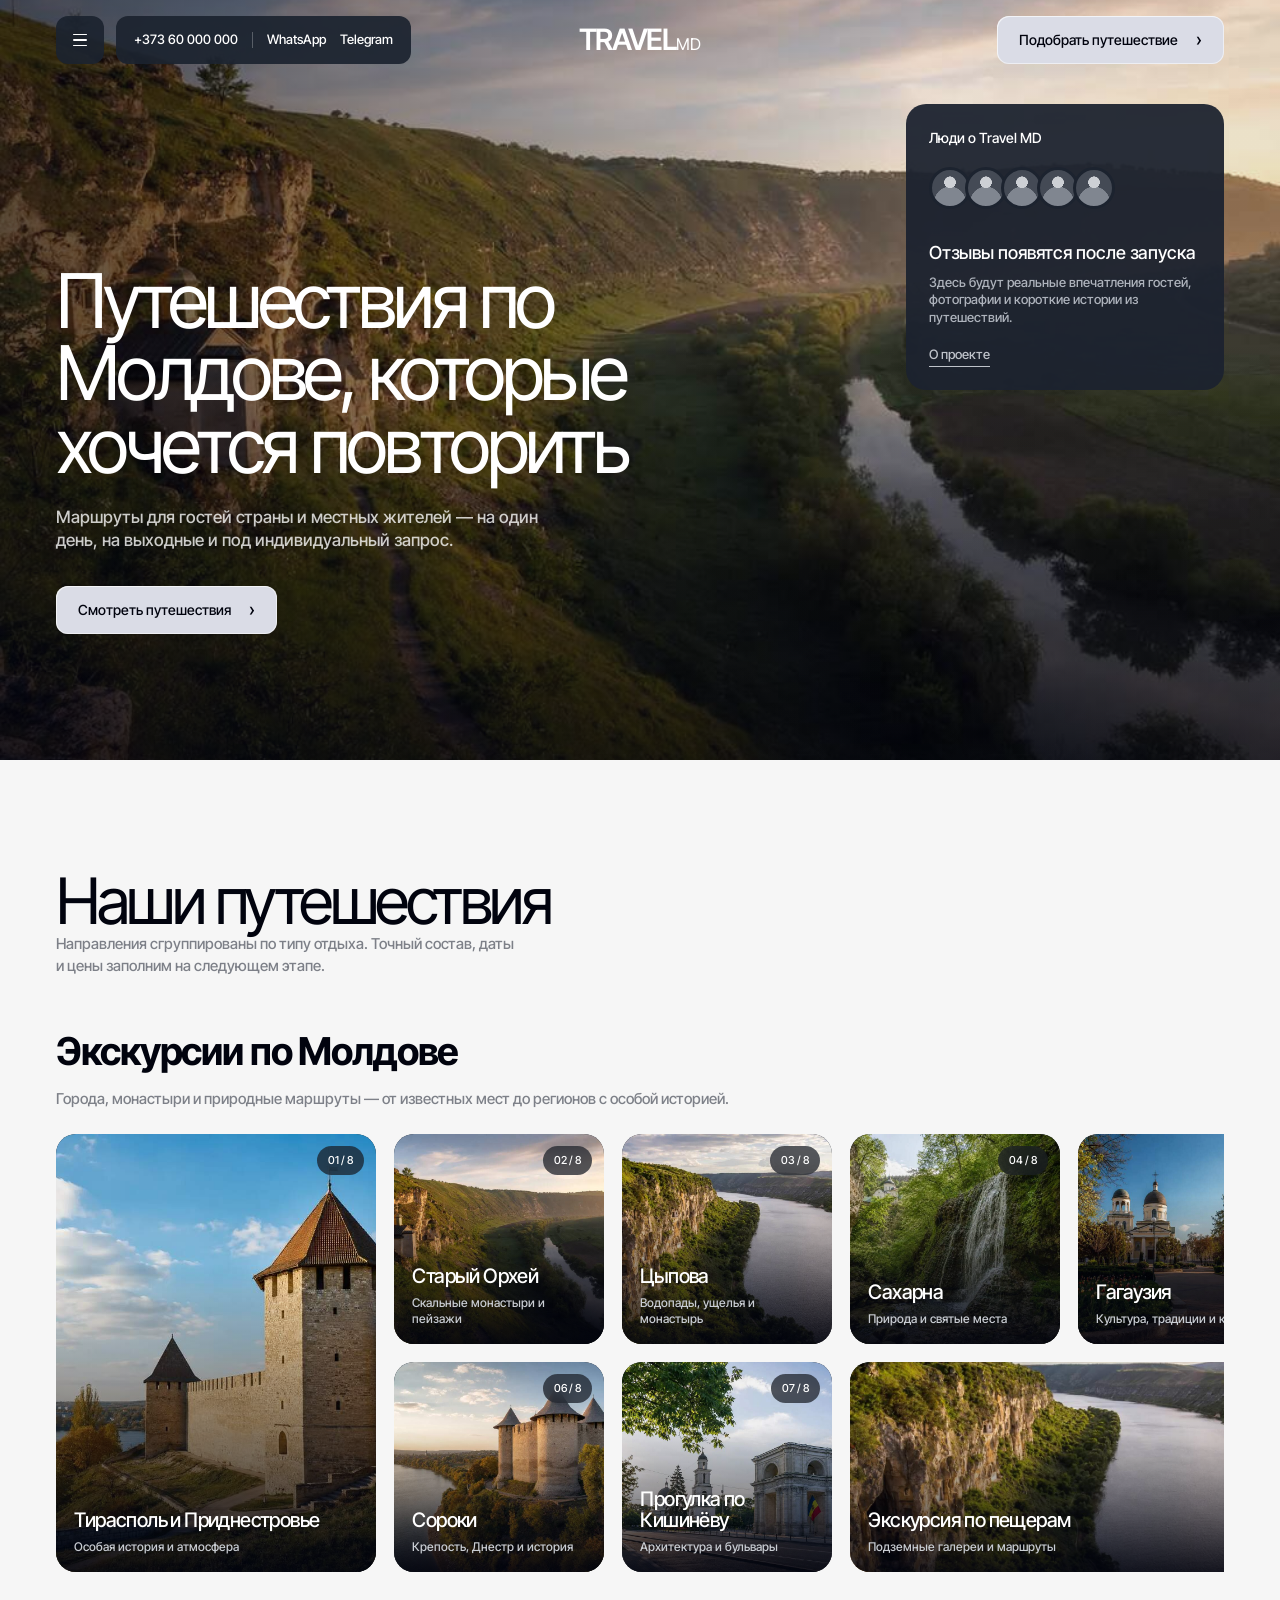
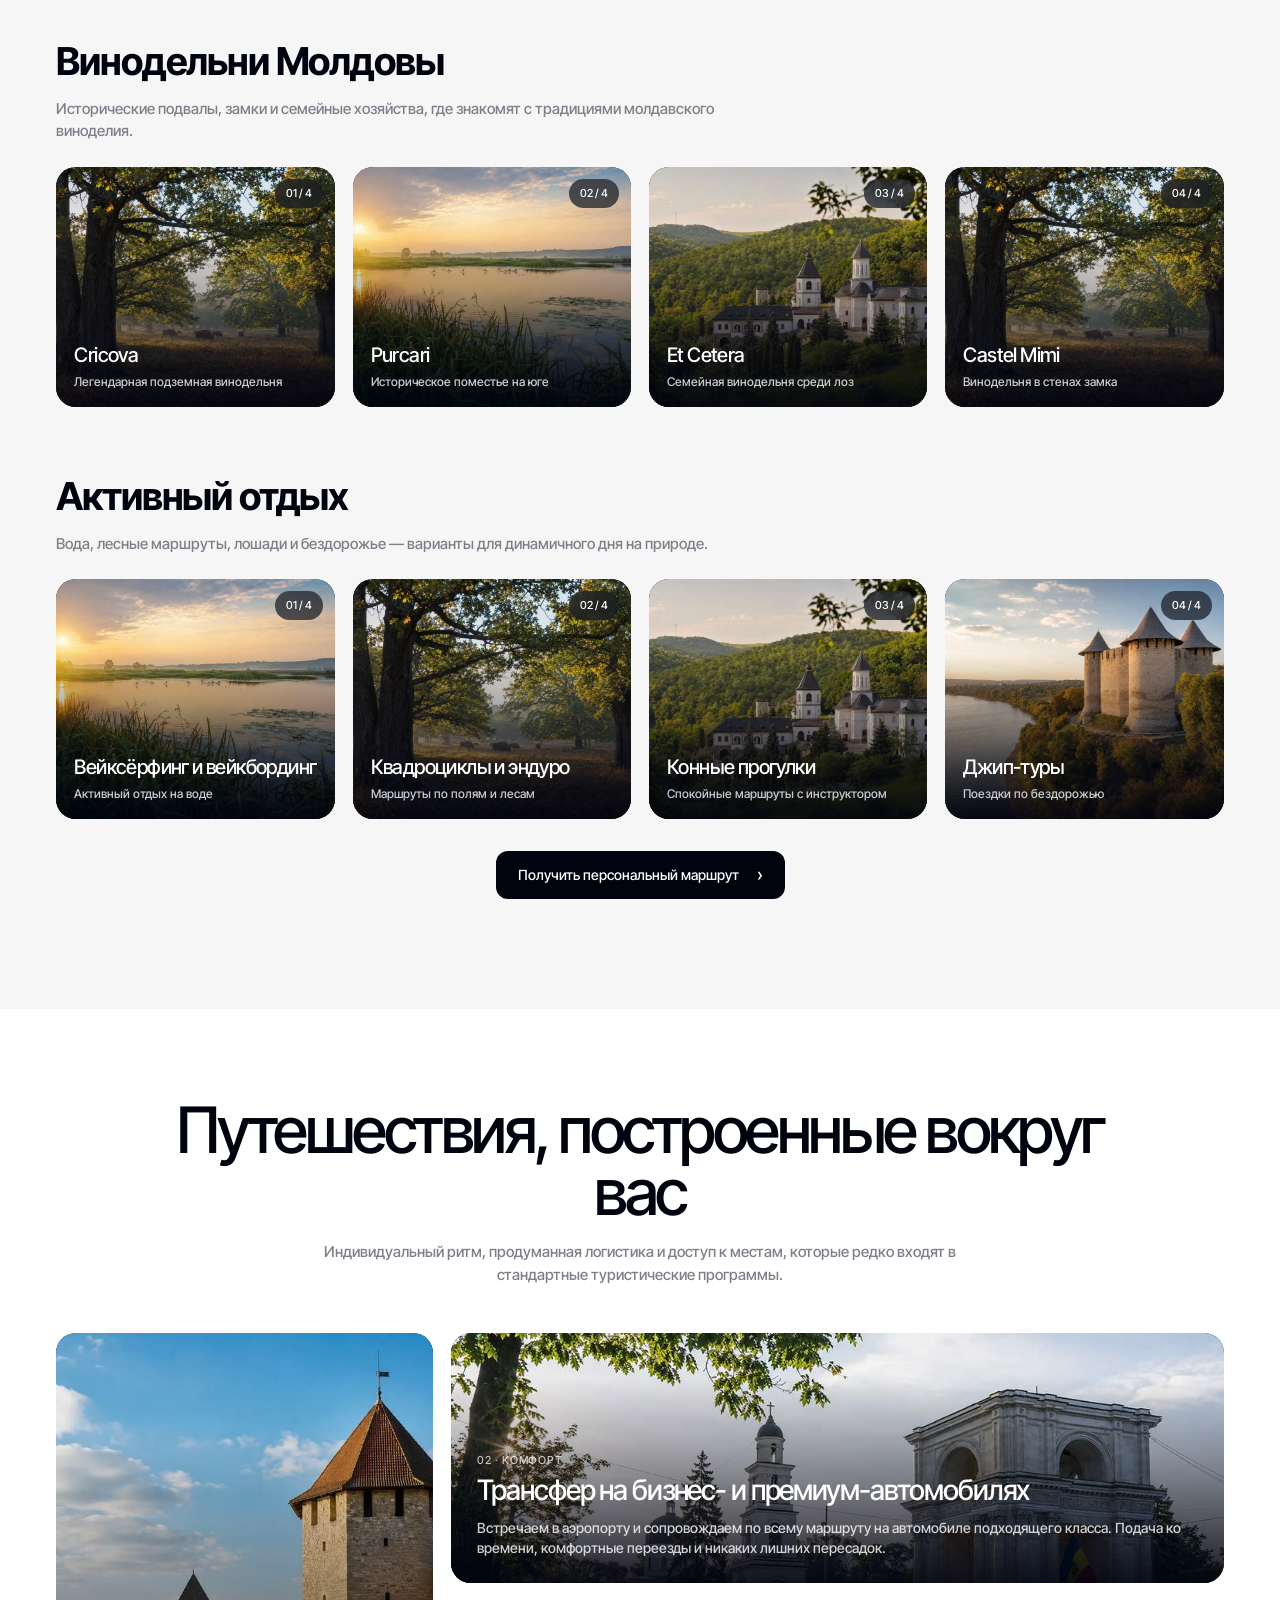
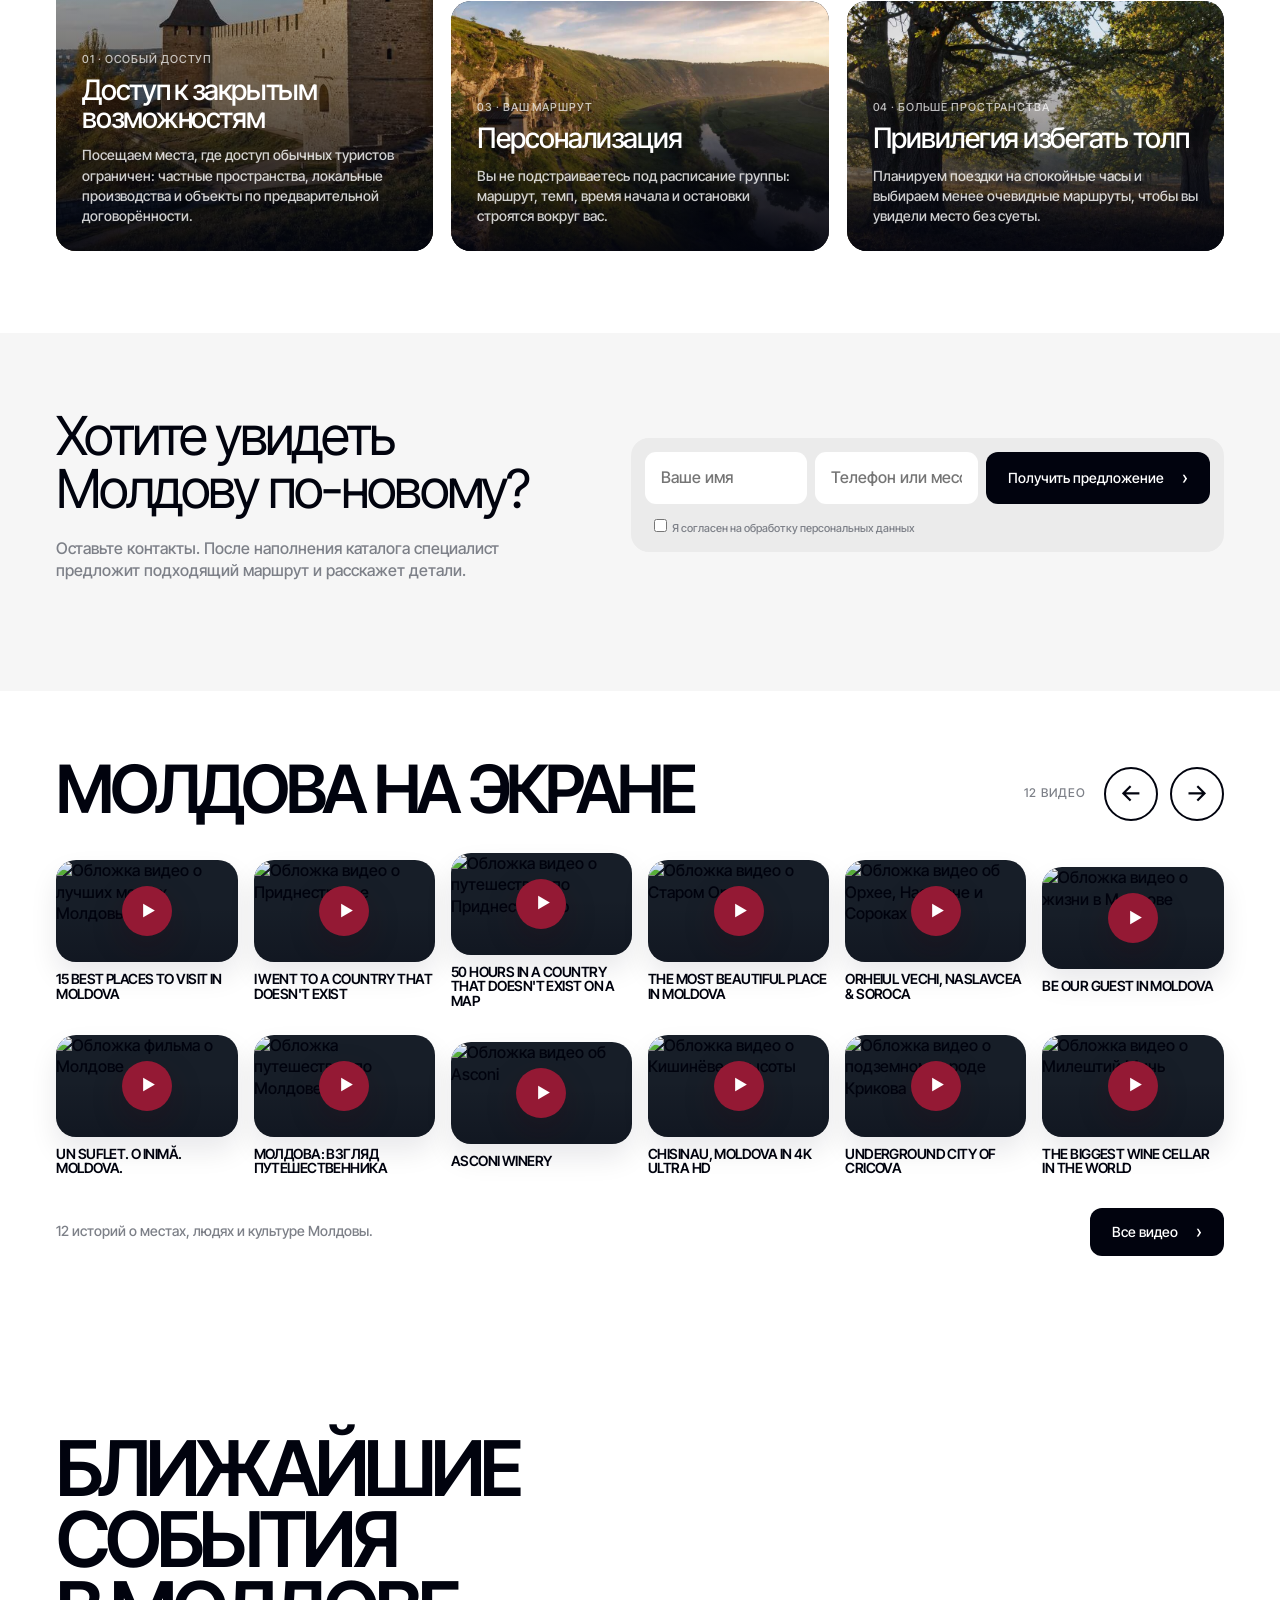
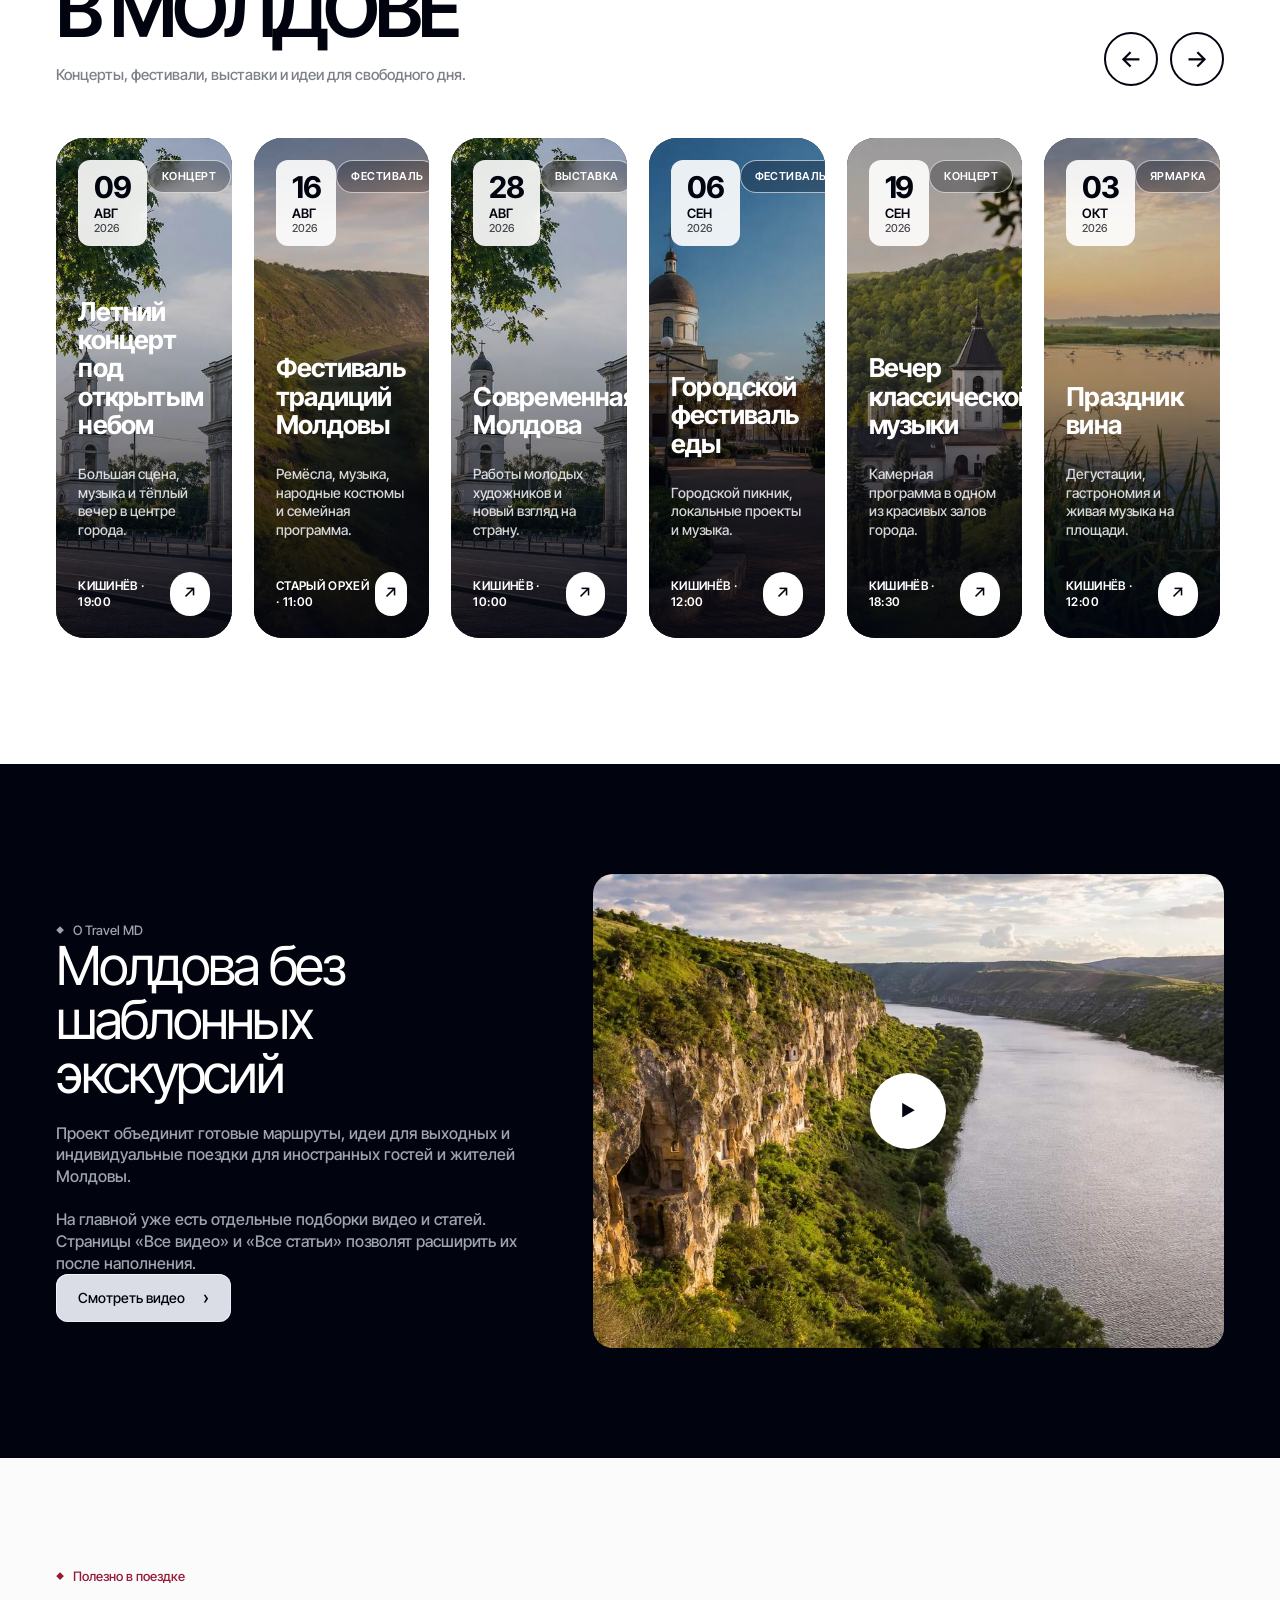
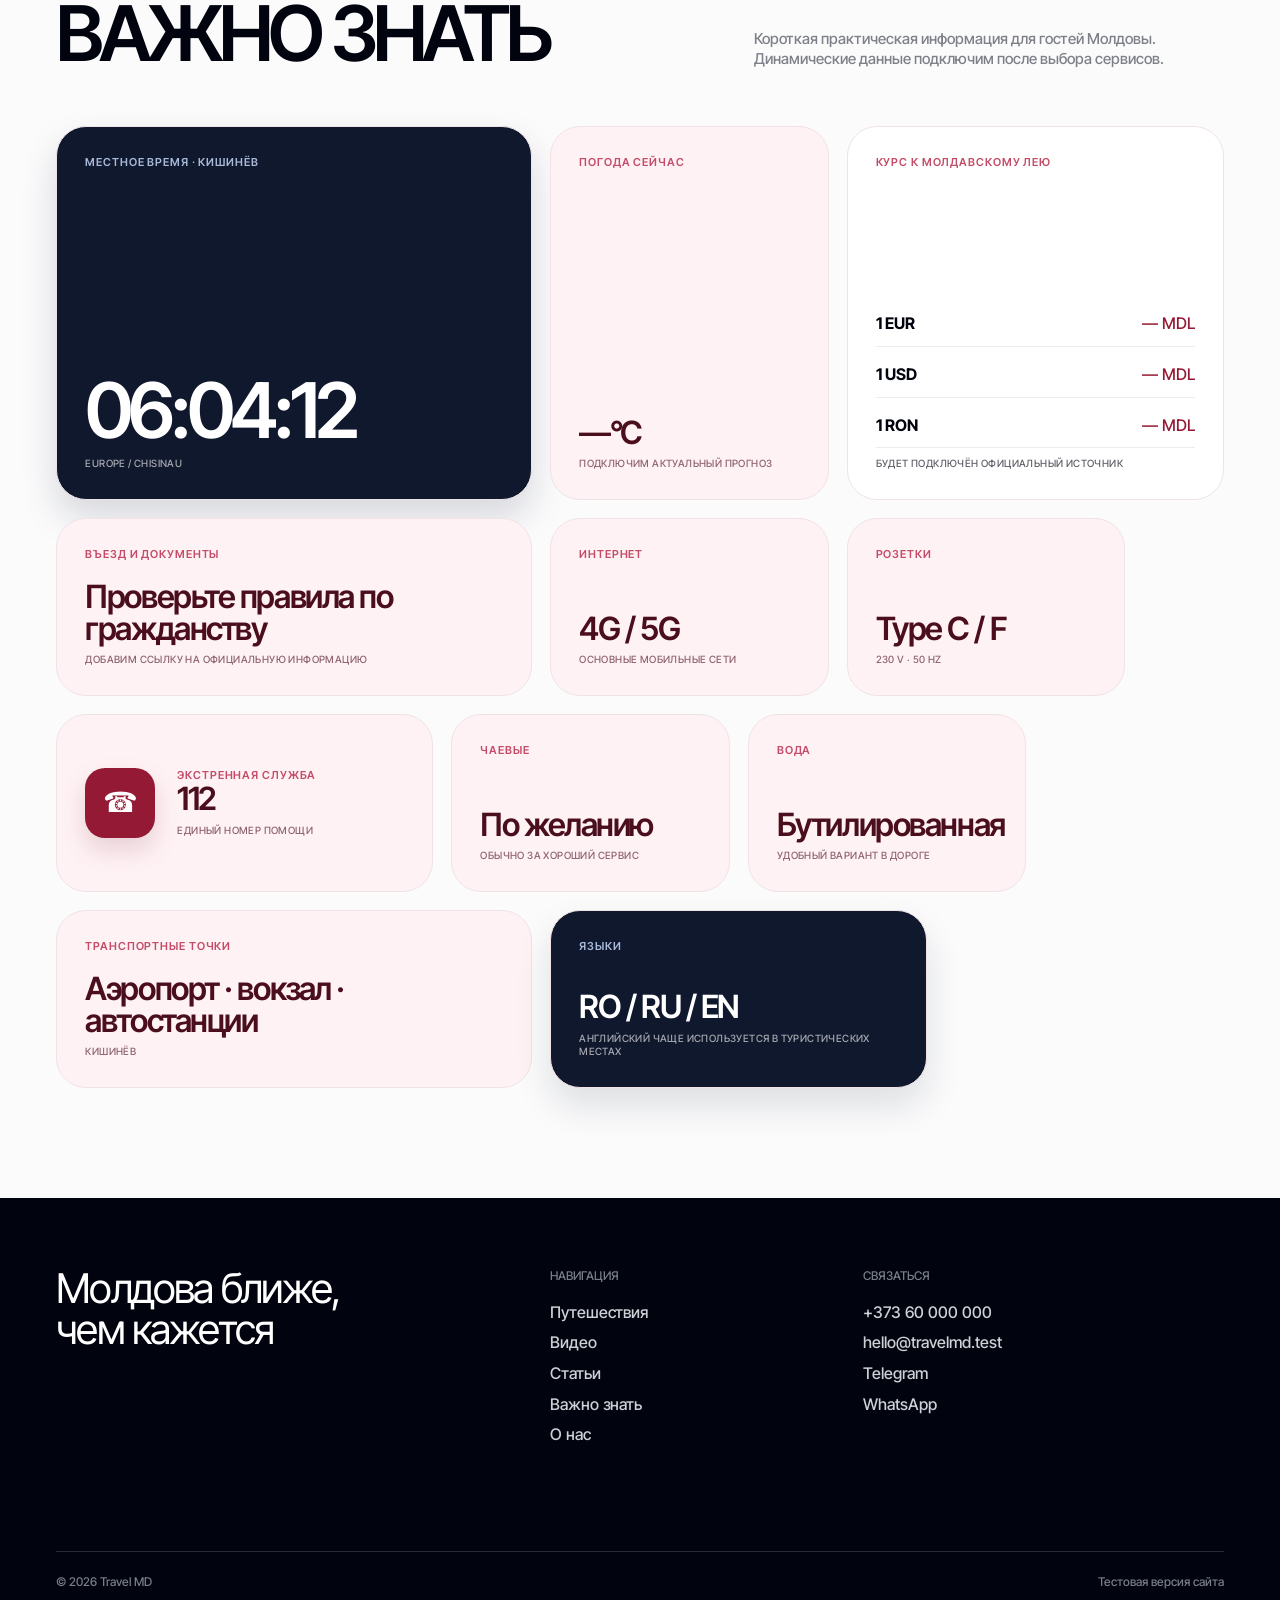
==== index.html @ 8b4cc081 "Clean homepage headings and move events below videos" ====
<!doctype html>
<html lang="ru">
  <head>
    <meta charset="UTF-8" />
    <meta name="viewport" content="width=device-width, initial-scale=1.0" />
    <meta
      name="description"
      content="Авторские однодневные и двухдневные путешествия по Молдове для гостей страны и местных жителей."
    />
    <title>Travel MD — путешествия по Молдове</title>
    <link rel="stylesheet" href="./styles.css?v=20260727-13" />
  </head>
  <body>
    <header class="site-header">
      <div class="header-left">
        <button
          class="menu-button"
          type="button"
          aria-label="Открыть навигацию"
          aria-expanded="false"
          data-menu-open
        >
          <span></span><span></span><span></span>
        </button>
        <div class="contact-pill">
          <a href="tel:+37360000000">+373&nbsp;60&nbsp;000&nbsp;000</a>
          <span></span>
          <a href="#">WhatsApp</a>
          <a href="#">Telegram</a>
        </div>
      </div>
      <a class="brand" href="./index.html">Travel<small>MD</small></a>
      <div class="header-actions">
        <a class="button" href="#contact"
          >Подобрать путешествие <span class="button-arrow">›</span></a
        >
      </div>
    </header>

    <aside class="nav-panel" aria-label="Навигация" inert>
      <div class="nav-panel-inner">
        <button
          class="nav-close"
          type="button"
          aria-label="Закрыть навигацию"
          data-menu-close
        >
          ×
        </button>
        <nav class="nav-links" aria-label="Основная навигация">
          <a href="./index.html">Главная</a>
          <a href="./index.html#tours">Путешествия</a>
          <a href="./index.html#videos">Видео</a>
          <a href="./index.html#guides">Статьи</a>
          <a href="./index.html#about">О нас</a>
          <a href="./index.html#contact">Контакты</a>
        </nav>
        <div class="nav-meta">
          <p>+373 60 000 000</p>
          <p>hello@travelmd.test</p>
        </div>
      </div>
    </aside>

    <main>
      <section class="hero">
        <div class="hero-media">
          <img
            src="./assets/tours/orhei.svg"
            alt="Панорама Старого Орхея и реки Реут"
            fetchpriority="high"
          />
        </div>
        <div class="hero-content">
          <h1>Путешествия по Молдове, которые хочется повторить</h1>
          <p class="hero-lead">
            Маршруты для гостей страны и местных жителей — на один день, на
            выходные и под индивидуальный запрос.
          </p>
          <a class="button" href="#tours"
            >Смотреть путешествия <span class="button-arrow">›</span></a
          >
        </div>
        <aside class="hero-review" aria-label="Отзывы о Travel MD">
          <span class="hero-review-label">Люди о Travel MD</span>
          <div
            class="avatar-stack"
            role="img"
            aria-label="Места для фотографий гостей"
          >
            <i></i><i></i><i></i><i></i><i></i>
          </div>
          <strong>Отзывы появятся после запуска</strong>
          <p>
            Здесь будут реальные впечатления гостей, фотографии и короткие
            истории из путешествий.
          </p>
          <a class="text-link" href="#about">О проекте</a>
        </aside>
      </section>

      <section class="section section-white section-wide" id="tours">
        <div class="section-heading section-heading--stacked">
          <div>
            <h2>Наши путешествия</h2>
            <p class="section-intro">
              Направления сгруппированы по типу отдыха. Точный состав, даты
              и цены заполним на следующем этапе.
            </p>
          </div>
        </div>

        <div class="tour-group">
          <div class="tour-group-head">
            <h3 class="tour-group-title">Экскурсии по Молдове</h3>
            <p class="tour-group-description">
              Города, монастыри и природные маршруты — от известных мест
              до регионов с особой историей.
            </p>
          </div>
          <div class="tour-grid tour-grid--mosaic">
          <a class="tour-card" href="#contact">
            <img src="./assets/tours/bender.svg" alt="Тирасполь и Приднестровье" loading="lazy" />
            <span class="tour-meta">01 / 8</span>
            <div class="tour-copy">
              <strong>Тирасполь и Приднестровье</strong>
              <span>Особая история и атмосфера</span>
            </div>
          </a>

          <a class="tour-card" href="#contact">
            <img src="./assets/tours/orhei.svg" alt="Старый Орхей" loading="lazy" />
            <span class="tour-meta">02 / 8</span>
            <div class="tour-copy">
              <strong>Старый Орхей</strong>
              <span>Скальные монастыри и пейзажи</span>
            </div>
          </a>

          <a class="tour-card" href="#contact">
            <img src="./assets/tours/tipova.svg" alt="Цыпова" loading="lazy" />
            <span class="tour-meta">03 / 8</span>
            <div class="tour-copy">
              <strong>Цыпова</strong>
              <span>Водопады, ущелья и монастырь</span>
            </div>
          </a>

          <a class="tour-card" href="#contact">
            <img src="./assets/tours/saharna.svg" alt="Сахарна" loading="lazy" />
            <span class="tour-meta">04 / 8</span>
            <div class="tour-copy">
              <strong>Сахарна</strong>
              <span>Природа и святые места</span>
            </div>
          </a>

          <a class="tour-card" href="#contact">
            <img src="./assets/tours/comrat.svg" alt="Гагаузия" loading="lazy" />
            <span class="tour-meta">05 / 8</span>
            <div class="tour-copy">
              <strong>Гагаузия</strong>
              <span>Культура, традиции и кухня</span>
            </div>
          </a>

          <a class="tour-card" href="#contact">
            <img src="./assets/tours/soroca.svg" alt="Сороки" loading="lazy" />
            <span class="tour-meta">06 / 8</span>
            <div class="tour-copy">
              <strong>Сороки</strong>
              <span>Крепость, Днестр и история</span>
            </div>
          </a>

          <a class="tour-card" href="#contact">
            <img src="./assets/tours/chisinau.svg" alt="Прогулка по Кишинёву" loading="lazy" />
            <span class="tour-meta">07 / 8</span>
            <div class="tour-copy">
              <strong>Прогулка по Кишинёву</strong>
              <span>Архитектура и бульвары</span>
            </div>
          </a>

          <a class="tour-card" href="#contact">
            <img src="./assets/tours/tipova.svg" alt="Экскурсия по пещерам" loading="lazy" />
            <span class="tour-meta">08 / 8</span>
            <div class="tour-copy">
              <strong>Экскурсия по пещерам</strong>
              <span>Подземные галереи и маршруты</span>
            </div>
          </a>
          </div>
        </div>

        <div class="tour-group">
          <div class="tour-group-head">
            <h3 class="tour-group-title">Винодельни Молдовы</h3>
            <p class="tour-group-description">
              Исторические подвалы, замки и семейные хозяйства, где знакомят
              с традициями молдавского виноделия.
            </p>
          </div>
          <div class="tour-grid tour-grid--row">
          <a class="tour-card" href="#contact">
            <img src="./assets/tours/padurea.svg" alt="Cricova" loading="lazy" />
            <span class="tour-meta">01 / 4</span>
            <div class="tour-copy">
              <strong>Cricova</strong>
              <span>Легендарная подземная винодельня</span>
            </div>
          </a>

          <a class="tour-card" href="#contact">
            <img src="./assets/tours/beleu.svg" alt="Purcari" loading="lazy" />
            <span class="tour-meta">02 / 4</span>
            <div class="tour-copy">
              <strong>Purcari</strong>
              <span>Историческое поместье на юге</span>
            </div>
          </a>

          <a class="tour-card" href="#contact">
            <img src="./assets/tours/capriana.svg" alt="Et Cetera" loading="lazy" />
            <span class="tour-meta">03 / 4</span>
            <div class="tour-copy">
              <strong>Et Cetera</strong>
              <span>Семейная винодельня среди лоз</span>
            </div>
          </a>

          <a class="tour-card" href="#contact">
            <img src="./assets/tours/padurea.svg" alt="Castel Mimi" loading="lazy" />
            <span class="tour-meta">04 / 4</span>
            <div class="tour-copy">
              <strong>Castel Mimi</strong>
              <span>Винодельня в стенах замка</span>
            </div>
          </a>
          </div>
        </div>

        <div class="tour-group">
          <div class="tour-group-head">
            <h3 class="tour-group-title">Активный отдых</h3>
            <p class="tour-group-description">
              Вода, лесные маршруты, лошади и бездорожье — варианты
              для динамичного дня на природе.
            </p>
          </div>
          <div class="tour-grid tour-grid--row">
          <a class="tour-card" href="#contact">
            <img src="./assets/tours/beleu.svg" alt="Вейксёрфинг и вейкбординг" loading="lazy" />
            <span class="tour-meta">01 / 4</span>
            <div class="tour-copy">
              <strong>Вейксёрфинг и вейкбординг</strong>
              <span>Активный отдых на воде</span>
            </div>
          </a>

          <a class="tour-card" href="#contact">
            <img src="./assets/tours/padurea.svg" alt="Квадроциклы и эндуро" loading="lazy" />
            <span class="tour-meta">02 / 4</span>
            <div class="tour-copy">
              <strong>Квадроциклы и эндуро</strong>
              <span>Маршруты по полям и лесам</span>
            </div>
          </a>

          <a class="tour-card" href="#contact">
            <img src="./assets/tours/capriana.svg" alt="Конные прогулки" loading="lazy" />
            <span class="tour-meta">03 / 4</span>
            <div class="tour-copy">
              <strong>Конные прогулки</strong>
              <span>Спокойные маршруты с инструктором</span>
            </div>
          </a>

          <a class="tour-card" href="#contact">
            <img src="./assets/tours/soroca.svg" alt="Джип-туры" loading="lazy" />
            <span class="tour-meta">04 / 4</span>
            <div class="tour-copy">
              <strong>Джип-туры</strong>
              <span>Поездки по бездорожью</span>
            </div>
          </a>
          </div>
        </div>

        <div class="catalog-action">
          <a class="button button-dark" href="#contact"
            >Получить персональный маршрут
            <span class="button-arrow">›</span></a
          >
        </div>
      </section>

      <section class="advantages-section" id="advantages">
        <div class="advantages-head">
          <h2>Путешествия, построенные вокруг вас</h2>
          <p>
            Индивидуальный ритм, продуманная логистика и доступ к местам,
            которые редко входят в стандартные туристические программы.
          </p>
        </div>

        <div class="advantages-grid">
          <article class="advantage-card advantage-card--access">
            <img
              src="./assets/tours/bender.svg"
              alt="Необычные места Молдовы"
              loading="lazy"
            />
            <div class="advantage-card-copy">
              <span>01 · Особый доступ</span>
              <h3>Доступ к закрытым возможностям</h3>
              <p>
                Посещаем места, где доступ обычных туристов ограничен:
                частные пространства, локальные производства и объекты
                по предварительной договорённости.
              </p>
            </div>
          </article>

          <article class="advantage-card advantage-card--transfer">
            <img
              src="./assets/tours/chisinau.svg"
              alt="Комфортный индивидуальный трансфер"
              loading="lazy"
            />
            <div class="advantage-card-copy">
              <span>02 · Комфорт</span>
              <h3>Трансфер на бизнес- и премиум-автомобилях</h3>
              <p>
                Встречаем в аэропорту и сопровождаем по всему маршруту
                на автомобиле подходящего класса. Подача ко времени,
                комфортные переезды и никаких лишних пересадок.
              </p>
            </div>
          </article>

          <article class="advantage-card">
            <img
              src="./assets/tours/orhei.svg"
              alt="Индивидуальный маршрут по Молдове"
              loading="lazy"
            />
            <div class="advantage-card-copy">
              <span>03 · Ваш маршрут</span>
              <h3>Персонализация</h3>
              <p>
                Вы не подстраиваетесь под расписание группы: маршрут,
                темп, время начала и остановки строятся вокруг вас.
              </p>
            </div>
          </article>

          <article class="advantage-card">
            <img
              src="./assets/tours/padurea.svg"
              alt="Спокойное путешествие без туристических толп"
              loading="lazy"
            />
            <div class="advantage-card-copy">
              <span>04 · Больше пространства</span>
              <h3>Привилегия избегать толп</h3>
              <p>
                Планируем поездки на спокойные часы и выбираем менее
                очевидные маршруты, чтобы вы увидели место без суеты.
              </p>
            </div>
          </article>
        </div>
      </section>

      <section class="section callback" id="contact">
        <div class="callback-copy">
          <h2>Хотите увидеть Молдову по-новому?</h2>
          <p>
            Оставьте контакты. После наполнения каталога специалист предложит
            подходящий маршрут и расскажет детали.
          </p>
        </div>
        <form class="form-card" data-demo-form>
          <div class="form-row">
            <input type="text" name="name" placeholder="Ваше имя" required />
            <input
              type="text"
              name="contact"
              placeholder="Телефон или мессенджер"
              required
            />
            <button class="button button-dark" type="submit">
              Получить предложение <span class="button-arrow">›</span>
            </button>
          </div>
          <label class="form-consent">
            <input type="checkbox" required />
            Я согласен на обработку персональных данных
          </label>
        </form>
      </section>

      <section class="screen-section" id="videos">
        <div class="block-head">
          <div>
            <h2>Молдова на экране</h2>
          </div>
          <div class="video-head-actions">
            <span class="video-count">12 видео</span>
            <div class="slider-actions" aria-label="Прокрутка видео">
              <button
                class="round-arrow"
                type="button"
                aria-label="Предыдущие видео"
                data-video-prev
              >
                ←
              </button>
              <button
                class="round-arrow"
                type="button"
                aria-label="Следующие видео"
                data-video-next
              >
                →
              </button>
            </div>
          </div>
        </div>

        <div class="video-track" data-video-track>
          <button type="button" class="video-slide" data-video-id="Jsmrv31k88E">
            <div class="video-poster">
              <img
                src="https://i.ytimg.com/vi/Jsmrv31k88E/hqdefault.jpg"
                alt="Обложка видео о лучших местах Молдовы"
                loading="lazy"
              />
              <span class="video-play" aria-hidden="true">▶</span>
            </div>
            <strong>15 Best Places to Visit in Moldova</strong>
          </button>

          <button type="button" class="video-slide" data-video-id="1eTAiyegpHg">
            <div class="video-poster">
              <img
                src="https://i.ytimg.com/vi/1eTAiyegpHg/hqdefault.jpg"
                alt="Обложка видео о Приднестровье"
                loading="lazy"
              />
              <span class="video-play" aria-hidden="true">▶</span>
            </div>
            <strong>I Went to a Country That Doesn't Exist</strong>
          </button>

          <button type="button" class="video-slide" data-video-id="HXzhcfYlKFQ">
            <div class="video-poster">
              <img
                src="https://i.ytimg.com/vi/HXzhcfYlKFQ/hqdefault.jpg"
                alt="Обложка видео о путешествии по Приднестровью"
                loading="lazy"
              />
              <span class="video-play" aria-hidden="true">▶</span>
            </div>
            <strong>50 Hours in a Country That Doesn't Exist on a Map</strong>
          </button>

          <button type="button" class="video-slide" data-video-id="vuTAjKsJ-XA">
            <div class="video-poster">
              <img
                src="https://i.ytimg.com/vi/vuTAjKsJ-XA/hqdefault.jpg"
                alt="Обложка видео о Старом Орхее"
                loading="lazy"
              />
              <span class="video-play" aria-hidden="true">▶</span>
            </div>
            <strong>The Most Beautiful Place in Moldova</strong>
          </button>

          <button type="button" class="video-slide" data-video-id="RgKbtfO1pRk">
            <div class="video-poster">
              <img
                src="https://i.ytimg.com/vi/RgKbtfO1pRk/hqdefault.jpg"
                alt="Обложка видео об Орхее, Наславче и Сороках"
                loading="lazy"
              />
              <span class="video-play" aria-hidden="true">▶</span>
            </div>
            <strong>Orheiul Vechi, Naslavcea &amp; Soroca</strong>
          </button>

          <button type="button" class="video-slide" data-video-id="OOJMX1nuSAY">
            <div class="video-poster">
              <img
                src="https://i.ytimg.com/vi/OOJMX1nuSAY/hqdefault.jpg"
                alt="Обложка видео о жизни в Молдове"
                loading="lazy"
              />
              <span class="video-play" aria-hidden="true">▶</span>
            </div>
            <strong>Be Our Guest in Moldova</strong>
          </button>

          <button type="button" class="video-slide" data-video-id="0iz7hi24tEU">
            <div class="video-poster">
              <img
                src="https://i.ytimg.com/vi/0iz7hi24tEU/hqdefault.jpg"
                alt="Обложка фильма о Молдове"
                loading="lazy"
              />
              <span class="video-play" aria-hidden="true">▶</span>
            </div>
            <strong>Un suflet. O inimă. Moldova.</strong>
          </button>

          <button type="button" class="video-slide" data-video-id="-9xfQNWlisQ">
            <div class="video-poster">
              <img
                src="https://i.ytimg.com/vi/-9xfQNWlisQ/hqdefault.jpg"
                alt="Обложка путешествия по Молдове"
                loading="lazy"
              />
              <span class="video-play" aria-hidden="true">▶</span>
            </div>
            <strong>Молдова: взгляд путешественника</strong>
          </button>

          <button type="button" class="video-slide" data-video-id="TCGJnej1aag">
            <div class="video-poster">
              <img
                src="https://i.ytimg.com/vi/TCGJnej1aag/hqdefault.jpg"
                alt="Обложка видео об Asconi"
                loading="lazy"
              />
              <span class="video-play" aria-hidden="true">▶</span>
            </div>
            <strong>Asconi Winery</strong>
          </button>

          <button type="button" class="video-slide" data-video-id="4yj1lX97PHM">
            <div class="video-poster">
              <img
                src="https://i.ytimg.com/vi/4yj1lX97PHM/hqdefault.jpg"
                alt="Обложка видео о Кишинёве с высоты"
                loading="lazy"
              />
              <span class="video-play" aria-hidden="true">▶</span>
            </div>
            <strong>Chisinau, Moldova in 4K Ultra HD</strong>
          </button>

          <button type="button" class="video-slide" data-video-id="dhoMJye9_i8">
            <div class="video-poster">
              <img
                src="https://i.ytimg.com/vi/dhoMJye9_i8/hqdefault.jpg"
                alt="Обложка видео о подземном городе Крикова"
                loading="lazy"
              />
              <span class="video-play" aria-hidden="true">▶</span>
            </div>
            <strong>Underground City of Cricova</strong>
          </button>

          <button type="button" class="video-slide" data-video-id="PwCv7if2apQ">
            <div class="video-poster">
              <img
                src="https://i.ytimg.com/vi/PwCv7if2apQ/hqdefault.jpg"
                alt="Обложка видео о Милештий Мичь"
                loading="lazy"
              />
              <span class="video-play" aria-hidden="true">▶</span>
            </div>
            <strong>The Biggest Wine Cellar in the World</strong>
          </button>
        </div>

        <div class="block-footer">
          <p>12 историй о местах, людях и культуре Молдовы.</p>
          <a class="button button-dark" href="./videos.html"
            >Все видео <span class="button-arrow">›</span></a
          >
        </div>
      </section>

      <section class="screen-section events-section" id="events">
        <div class="block-head events-head">
          <div class="events-heading-copy">
            <h2>Ближайшие события<br />в Молдове</h2>
            <p class="events-lead">
              Концерты, фестивали, выставки и идеи для свободного дня.
            </p>
          </div>
          <div class="slider-actions" aria-label="Прокрутка событий">
              <button class="round-arrow" type="button" aria-label="Предыдущие события" data-event-prev>←</button>
              <button class="round-arrow" type="button" aria-label="Следующие события" data-event-next>→</button>
            </div>
        </div>

        <div class="event-track" data-event-track>
          <a class="event-card ev-lime" href="./events/letniy-koncert.html">
            <img class="event-image" src="./assets/tours/chisinau.svg" alt="Летний концерт в Кишинёве" loading="lazy" />
            <div class="event-top">
              <div class="event-date">
                <strong>09</strong>
                <span>АВГ</span>
                <small>2026</small>
              </div>
              <span class="event-kind">Концерт</span>
            </div>
            <div class="event-body">
              <h3>Летний концерт под открытым небом</h3>
              <p>Большая сцена, музыка и тёплый вечер в центре города.</p>
            </div>
            <div class="event-foot">
              <span class="event-place">Кишинёв · 19:00</span>
              <span class="event-arrow">↗</span>
            </div>
          </a>

          <a class="event-card ev-peach" href="./events/festival-tradiciy.html">
            <img class="event-image" src="./assets/tours/orhei.svg" alt="Фестиваль традиций в Старом Орхее" loading="lazy" />
            <div class="event-top">
              <div class="event-date">
                <strong>16</strong>
                <span>АВГ</span>
                <small>2026</small>
              </div>
              <span class="event-kind">Фестиваль</span>
            </div>
            <div class="event-body">
              <h3>Фестиваль традиций Молдовы</h3>
              <p>Ремёсла, музыка, народные костюмы и семейная программа.</p>
            </div>
            <div class="event-foot">
              <span class="event-place">Старый Орхей · 11:00</span>
              <span class="event-arrow">↗</span>
            </div>
          </a>

          <a class="event-card ev-sky" href="./events/sovremennaya-moldova.html">
            <img class="event-image" src="./assets/tours/chisinau.svg" alt="Современный Кишинёв" loading="lazy" />
            <div class="event-top">
              <div class="event-date">
                <strong>28</strong>
                <span>АВГ</span>
                <small>2026</small>
              </div>
              <span class="event-kind">Выставка</span>
            </div>
            <div class="event-body">
              <h3>Современная Молдова</h3>
              <p>Работы молодых художников и новый взгляд на страну.</p>
            </div>
            <div class="event-foot">
              <span class="event-place">Кишинёв · 10:00</span>
              <span class="event-arrow">↗</span>
            </div>
          </a>

          <a class="event-card ev-lilac" href="./events/festival-edy.html">
            <img class="event-image" src="./assets/tours/comrat.svg" alt="Фестиваль локальной кухни" loading="lazy" />
            <div class="event-top">
              <div class="event-date">
                <strong>06</strong>
                <span>СЕН</span>
                <small>2026</small>
              </div>
              <span class="event-kind">Фестиваль</span>
            </div>
            <div class="event-body">
              <h3>Городской фестиваль еды</h3>
              <p>Городской пикник, локальные проекты и музыка.</p>
            </div>
            <div class="event-foot">
              <span class="event-place">Кишинёв · 12:00</span>
              <span class="event-arrow">↗</span>
            </div>
          </a>

          <a class="event-card ev-lime" href="./events/vecher-klassiki.html">
            <img class="event-image" src="./assets/tours/capriana.svg" alt="Вечер классической музыки" loading="lazy" />
            <div class="event-top">
              <div class="event-date">
                <strong>19</strong>
                <span>СЕН</span>
                <small>2026</small>
              </div>
              <span class="event-kind">Концерт</span>
            </div>
            <div class="event-body">
              <h3>Вечер классической музыки</h3>
              <p>Камерная программа в одном из красивых залов города.</p>
            </div>
            <div class="event-foot">
              <span class="event-place">Кишинёв · 18:30</span>
              <span class="event-arrow">↗</span>
            </div>
          </a>

          <a class="event-card ev-peach" href="./events/prazdnik-vina.html">
            <img class="event-image" src="./assets/tours/beleu.svg" alt="Праздник молдавского вина" loading="lazy" />
            <div class="event-top">
              <div class="event-date">
                <strong>03</strong>
                <span>ОКТ</span>
                <small>2026</small>
              </div>
              <span class="event-kind">Ярмарка</span>
            </div>
            <div class="event-body">
              <h3>Праздник вина</h3>
              <p>Дегустации, гастрономия и живая музыка на площади.</p>
            </div>
            <div class="event-foot">
              <span class="event-place">Кишинёв · 12:00</span>
              <span class="event-arrow">↗</span>
            </div>
          </a>

          <a class="event-card ev-sky" href="./events/osenniy-dzhaz.html">
            <img class="event-image" src="./assets/tours/saharna.svg" alt="Осенний музыкальный фестиваль" loading="lazy" />
            <div class="event-top">
              <div class="event-date">
                <strong>11</strong>
                <span>ОКТ</span>
                <small>2026</small>
              </div>
              <span class="event-kind">Фестиваль</span>
            </div>
            <div class="event-body">
              <h3>Осенний джаз</h3>
              <p>Вечера живого джаза в атмосферных залах города.</p>
            </div>
            <div class="event-foot">
              <span class="event-place">Кишинёв · 19:30</span>
              <span class="event-arrow">↗</span>
            </div>
          </a>

          <a class="event-card ev-lilac" href="./events/remesla-moldovy.html">
            <img class="event-image" src="./assets/tours/soroca.svg" alt="Традиционные ремёсла Молдовы" loading="lazy" />
            <div class="event-top">
              <div class="event-date">
                <strong>18</strong>
                <span>ОКТ</span>
                <small>2026</small>
              </div>
              <span class="event-kind">Выставка</span>
            </div>
            <div class="event-body">
              <h3>Ремёсла Молдовы</h3>
              <p>Керамика, ткачество и работы народных мастеров.</p>
            </div>
            <div class="event-foot">
              <span class="event-place">Орхей · 10:00</span>
              <span class="event-arrow">↗</span>
            </div>
          </a>

          <a class="event-card ev-lime" href="./events/horovoy-vecher.html">
            <img class="event-image" src="./assets/tours/capriana.svg" alt="Хоровой вечер в старинном соборе" loading="lazy" />
            <div class="event-top">
              <div class="event-date">
                <strong>25</strong>
                <span>ОКТ</span>
                <small>2026</small>
              </div>
              <span class="event-kind">Концерт</span>
            </div>
            <div class="event-body">
              <h3>Хоровой вечер</h3>
              <p>Духовная и народная музыка в старинном соборе.</p>
            </div>
            <div class="event-foot">
              <span class="event-place">Кишинёв · 18:00</span>
              <span class="event-arrow">↗</span>
            </div>
          </a>

          <a class="event-card ev-peach" href="./events/noch-muzeev.html">
            <img class="event-image" src="./assets/tours/chisinau.svg" alt="Ночь музеев в Кишинёве" loading="lazy" />
            <div class="event-top">
              <div class="event-date">
                <strong>07</strong>
                <span>НОЯ</span>
                <small>2026</small>
              </div>
              <span class="event-kind">Фестиваль</span>
            </div>
            <div class="event-body">
              <h3>Ночь музеев</h3>
              <p>Музеи открыты допоздна: экскурсии, свет и музыка.</p>
            </div>
            <div class="event-foot">
              <span class="event-place">Кишинёв · 17:00</span>
              <span class="event-arrow">↗</span>
            </div>
          </a>
        </div>
      </section>

      <section class="section section-dark about" id="about">
        <div class="about-copy">
          <p class="eyebrow">О Travel MD</p>
          <h2>Молдова без шаблонных экскурсий</h2>
          <p>
            Проект объединит готовые маршруты, идеи для выходных и
            индивидуальные поездки для иностранных гостей и жителей Молдовы.
          </p>
          <p>
            На главной уже есть отдельные подборки видео и статей. Страницы «Все
            видео» и «Все статьи» позволят расширить их после наполнения.
          </p>
          <a class="button" href="./videos.html"
            >Смотреть видео <span class="button-arrow">›</span></a
          >
        </div>
        <div class="about-media">
          <img
            src="./assets/tours/tipova.svg"
            alt="Днестр и скалы Цыповы"
            loading="lazy"
          />
          <a
            class="play-button"
            href="./videos.html"
            aria-label="Перейти к видео о Молдове"
            >▶</a
          >
        </div>
      </section>

      <section class="essentials-section" id="essentials">
        <div class="block-head">
          <div>
            <p class="eyebrow">Полезно в поездке</p>
            <h2>Важно знать</h2>
          </div>
          <p class="block-intro">
            Короткая практическая информация для гостей Молдовы. Динамические
            данные подключим после выбора сервисов.
          </p>
        </div>

        <div class="essentials-grid">
          <article class="essential-card essential-card--clock">
            <span class="essential-label">Местное время · Кишинёв</span>
            <strong class="live-clock" data-chisinau-clock>--:--:--</strong>
            <small>Europe / Chisinau</small>
          </article>

          <article class="essential-card essential-card--weather">
            <span class="essential-label">Погода сейчас</span>
            <strong>—°C</strong>
            <small>Подключим актуальный прогноз</small>
          </article>

          <article class="essential-card essential-card--rates">
            <span class="essential-label">Курс к молдавскому лею</span>
            <div class="rate-row"><strong>1 EUR</strong><span>— MDL</span></div>
            <div class="rate-row"><strong>1 USD</strong><span>— MDL</span></div>
            <div class="rate-row"><strong>1 RON</strong><span>— MDL</span></div>
            <small>Будет подключён официальный источник</small>
          </article>

          <article class="essential-card essential-card--visa">
            <span class="essential-label">Въезд и документы</span>
            <strong>Проверьте правила по гражданству</strong>
            <small>Добавим ссылку на официальную информацию</small>
          </article>

          <article class="essential-card">
            <span class="essential-label">Интернет</span>
            <strong>4G / 5G</strong>
            <small>Основные мобильные сети</small>
          </article>

          <article class="essential-card essential-card--power">
            <span class="essential-label">Розетки</span>
            <strong>Type C / F</strong>
            <small>230 V · 50 Hz</small>
          </article>

          <article class="essential-card essential-card--emergency">
            <span class="emergency-icon" aria-hidden="true">☎</span>
            <span>
              <span class="essential-label">Экстренная служба</span>
              <strong>112</strong>
              <small>Единый номер помощи</small>
            </span>
          </article>

          <article class="essential-card">
            <span class="essential-label">Чаевые</span>
            <strong>По желанию</strong>
            <small>Обычно за хороший сервис</small>
          </article>

          <article class="essential-card">
            <span class="essential-label">Вода</span>
            <strong>Бутилированная</strong>
            <small>Удобный вариант в дороге</small>
          </article>

          <article class="essential-card essential-card--transport">
            <span class="essential-label">Транспортные точки</span>
            <strong>Аэропорт · вокзал · автостанции</strong>
            <small>Кишинёв</small>
          </article>

          <article class="essential-card essential-card--languages">
            <span class="essential-label">Языки</span>
            <strong>RO / RU / EN</strong>
            <small>Английский чаще используется в туристических местах</small>
          </article>
        </div>
      </section>
    </main>

    <footer class="site-footer">
      <div class="footer-brand">Молдова ближе,<br />чем кажется</div>
      <div>
        <p class="footer-title">Навигация</p>
        <div class="footer-links">
          <a href="./index.html#tours">Путешествия</a>
          <a href="./index.html#videos">Видео</a>
          <a href="./index.html#guides">Статьи</a>
          <a href="./index.html#essentials">Важно знать</a>
          <a href="./index.html#about">О нас</a>
        </div>
      </div>
      <div>
        <p class="footer-title">Связаться</p>
        <div class="footer-links">
          <a href="tel:+37360000000">+373&nbsp;60&nbsp;000&nbsp;000</a>
          <a href="mailto:hello@travelmd.test">hello@travelmd.test</a>
          <a href="#">Telegram</a>
          <a href="#">WhatsApp</a>
        </div>
      </div>
      <div class="footer-bottom">
        <span>© 2026 Travel MD</span>
        <span>Тестовая версия сайта</span>
      </div>
    </footer>

    <div class="toast" role="status" aria-live="polite"></div>
    <div class="video-modal" data-video-modal hidden>
      <div class="video-modal-backdrop" data-video-close></div>
      <div class="video-modal-inner">
        <button
          class="video-modal-close"
          type="button"
          aria-label="Закрыть видео"
          data-video-close
        >
          ×
        </button>
        <div class="video-modal-frame" data-video-frame></div>
      </div>
    </div>
    <script src="./script.js?v=20260727-6"></script>
  </body>
</html>
---- styles.css ----
@import url("https://fonts.googleapis.com/css2?family=Inter+Tight:wght@400;500;600&display=swap");

:root {
  --ink: #01030e;
  --paper: #f6f6f6;
  --panel: #171e28;
  --panel-soft: #242b36;
  --button: #dadce6;
  --line: #dedfe3;
  --muted: #7d8088;
  --white: #ffffff;
  --rose: #941934;
  --blush: #fff2f5;
  --blush-strong: #fbdbe3;
  --radius-sm: 12px;
  --radius-md: 20px;
  --radius-lg: 28px;
  --page-x: clamp(20px, 4.4vw, 68px);
}

* {
  box-sizing: border-box;
}

html {
  scroll-behavior: smooth;
}

body {
  margin: 0;
  color: var(--ink);
  background: var(--paper);
  font-family: "Inter Tight", Arial, Helvetica, sans-serif;
  font-size: 16px;
  font-weight: 500;
  line-height: 1.35;
  -webkit-font-smoothing: antialiased;
}

body.nav-open {
  overflow: hidden;
}

a {
  color: inherit;
  text-decoration: none;
}

button,
input,
textarea {
  font: inherit;
}

button {
  border: 0;
  cursor: pointer;
}

img {
  display: block;
  width: 100%;
}

.button {
  min-height: 48px;
  display: inline-flex;
  align-items: center;
  justify-content: center;
  gap: 18px;
  padding: 0 22px;
  border-radius: var(--radius-sm);
  background: var(--button);
  color: var(--ink);
  font-size: 14px;
  font-weight: 500;
  line-height: 1;
  transition:
    transform 180ms ease,
    background 180ms ease;
  box-shadow:
    inset 0 0 0 1px rgba(255, 255, 255, 0.52),
    inset 1px 1px 0 rgba(255, 255, 255, 0.35);
}

.button:hover {
  background: #eef0f5;
  transform: translateY(-1px);
}

.button-dark {
  background: var(--ink);
  color: var(--white);
  box-shadow: none;
}

.button-dark:hover {
  background: #212530;
}

.button-arrow {
  font-size: 18px;
  line-height: 1;
}

.eyebrow {
  margin: 0 0 14px;
  font-size: 13px;
  font-weight: 500;
}

.eyebrow::before {
  content: "◆";
  margin-right: 9px;
  font-size: 8px;
  vertical-align: 2px;
}

.site-header {
  position: absolute;
  z-index: 20;
  top: 0;
  right: 0;
  left: 0;
  display: grid;
  grid-template-columns: 1fr auto 1fr;
  align-items: center;
  gap: 18px;
  padding: 16px var(--page-x);
  color: var(--white);
}

.header-left,
.header-actions {
  display: flex;
  align-items: center;
  gap: 12px;
}

.header-actions {
  justify-content: flex-end;
}

.menu-button {
  width: 48px;
  height: 48px;
  display: grid;
  place-content: center;
  gap: 4px;
  border-radius: var(--radius-sm);
  background: rgba(28, 35, 47, 0.92);
}

.menu-button span {
  width: 14px;
  height: 1.5px;
  border-radius: 2px;
  background: var(--white);
}

.contact-pill {
  height: 48px;
  display: flex;
  align-items: center;
  gap: 14px;
  padding: 0 18px;
  border-radius: var(--radius-sm);
  background: rgba(28, 35, 47, 0.92);
  font-size: 13px;
}

.contact-pill span {
  width: 1px;
  height: 16px;
  background: rgba(255, 255, 255, 0.25);
}

.brand {
  font-size: clamp(24px, 2.3vw, 34px);
  font-weight: 600;
  letter-spacing: -0.055em;
  text-transform: uppercase;
}

.brand small {
  font-size: 0.55em;
  font-weight: 400;
  letter-spacing: 0;
}

.site-header .button {
  min-width: 212px;
}

.nav-panel {
  position: fixed;
  z-index: 30;
  inset: 0;
  display: grid;
  grid-template-columns: minmax(280px, 470px) 1fr;
  visibility: hidden;
  opacity: 0;
  background: rgba(1, 3, 14, 0.7);
  transition:
    opacity 180ms ease,
    visibility 180ms ease;
}

.nav-open .nav-panel {
  visibility: visible;
  opacity: 1;
}

.nav-panel-inner {
  padding: 22px var(--page-x) 38px;
  background: var(--ink);
  color: var(--white);
  transform: translateX(-100%);
  transition: transform 220ms ease;
}

.nav-open .nav-panel-inner {
  transform: translateX(0);
}

.nav-close {
  width: 48px;
  height: 48px;
  border-radius: var(--radius-sm);
  background: var(--panel-soft);
  color: var(--white);
  font-size: 24px;
}

.nav-links {
  display: grid;
  gap: 4px;
  margin-top: 70px;
}

.nav-links a {
  padding: 10px 0;
  font-size: clamp(34px, 4vw, 56px);
  font-weight: 400;
  letter-spacing: -0.045em;
}

.nav-links a:hover {
  color: #adb2bc;
}

.nav-meta {
  margin-top: 60px;
  color: #9298a2;
  font-size: 14px;
}

.hero {
  position: relative;
  min-height: 760px;
  overflow: hidden;
  color: var(--white);
  background: var(--ink);
}

.hero-media {
  position: absolute;
  inset: 0;
}

.hero-media img {
  height: 100%;
  object-fit: cover;
  object-position: center 48%;
}

.hero-media::after {
  content: "";
  position: absolute;
  inset: 0;
  background:
    linear-gradient(90deg, rgba(1, 3, 14, 0.65), rgba(1, 3, 14, 0.08) 72%),
    linear-gradient(0deg, rgba(1, 3, 14, 0.65), transparent 55%);
}

.hero-content {
  position: relative;
  z-index: 2;
  width: min(760px, 80vw);
  padding: 265px var(--page-x) 90px;
}

.hero h1 {
  margin: 0;
  font-size: clamp(50px, 5.9vw, 86px);
  font-weight: 400;
  line-height: 0.96;
  letter-spacing: -0.055em;
}

.hero-lead {
  max-width: 510px;
  margin: 24px 0 34px;
  color: rgba(255, 255, 255, 0.78);
  font-size: 17px;
}

.hero-review {
  position: absolute;
  z-index: 2;
  top: 104px;
  right: var(--page-x);
  width: min(318px, 28vw);
  min-height: 276px;
  padding: 23px;
  border-radius: var(--radius-md);
  background: rgba(28, 35, 47, 0.94);
}

.hero-review-label {
  font-size: 14px;
}

.avatar-stack {
  display: flex;
  margin: 18px 0 32px;
}

.avatar-stack i {
  width: 42px;
  height: 42px;
  margin-right: -6px;
  border: 3px solid #1c232f;
  border-radius: 50%;
  background:
    radial-gradient(circle at 50% 34%, #cdd0d5 0 19%, transparent 20%),
    radial-gradient(circle at 50% 90%, #808690 0 42%, #444a55 43%);
}

.hero-review strong {
  display: block;
  margin-bottom: 9px;
  font-size: 18px;
  font-weight: 500;
}

.hero-review p {
  margin: 0 0 16px;
  color: #aeb3bc;
  font-size: 13px;
}

.text-link {
  display: inline-block;
  padding-bottom: 3px;
  border-bottom: 1px solid currentColor;
  color: #bfc3ca;
  font-size: 13px;
}

.section {
  padding: 110px var(--page-x);
}

.section-white {
  background: var(--paper);
}

.section-dark {
  background: var(--ink);
  color: var(--white);
}

.section-heading {
  display: flex;
  align-items: flex-end;
  justify-content: space-between;
  gap: 30px;
  margin-bottom: 48px;
}

.section-heading h2,
.inner-hero h1 {
  margin: 0;
  font-size: clamp(48px, 5vw, 72px);
  font-weight: 400;
  line-height: 0.98;
  letter-spacing: -0.055em;
}

.section-heading p:last-child {
  max-width: 460px;
  margin: 0;
  color: var(--muted);
  font-size: 15px;
}

.catalog-toolbar {
  display: flex;
  justify-content: space-between;
  gap: 18px;
  margin-bottom: 24px;
}

.segments,
.filters {
  display: flex;
  flex-wrap: wrap;
  gap: 8px;
}

.segments button,
.filters button {
  min-height: 44px;
  padding: 0 18px;
  border: 1px solid var(--line);
  border-radius: 11px;
  background: transparent;
  color: var(--muted);
  font-size: 13px;
}

.segments button.active {
  background: #e7e8eb;
  color: var(--ink);
}

.tour-grid {
  display: grid;
  grid-template-columns: repeat(4, minmax(0, 1fr));
  grid-auto-rows: 250px;
  gap: 18px;
  width: 100%;
}

.tour-card {
  position: relative;
  overflow: hidden;
  min-width: 0;
  border-radius: var(--radius-md);
  background: var(--panel);
  color: var(--white);
}

.tour-card:first-child {
  grid-row: span 2;
}

.tour-card:last-child {
  grid-column: span 2;
}

.tour-card img {
  height: 100%;
  object-fit: cover;
  transition: transform 450ms ease;
}

.tour-card:hover img {
  transform: scale(1.035);
}

.tour-card::after {
  content: "";
  position: absolute;
  inset: 30% 0 0;
  background: linear-gradient(transparent, rgba(1, 3, 14, 0.88));
}

.tour-meta {
  position: absolute;
  z-index: 2;
  right: 12px;
  top: 12px;
  padding: 7px 11px;
  border-radius: 999px;
  background: rgba(24, 28, 36, 0.72);
  font-size: 11px;
  backdrop-filter: blur(8px);
}

.tour-copy {
  position: absolute;
  z-index: 2;
  right: 18px;
  bottom: 17px;
  left: 18px;
}

.tour-copy strong {
  display: block;
  font-size: 20px;
  font-weight: 500;
  line-height: 1.05;
  letter-spacing: -0.03em;
}

.tour-copy span {
  display: block;
  margin-top: 8px;
  color: #c9cdd3;
  font-size: 12px;
}

.catalog-action {
  display: flex;
  justify-content: center;
  margin-top: 32px;
}

.screen-section,
.guide-section,
.essentials-section {
  position: relative;
  overflow: hidden;
  padding: 110px var(--page-x);
}

.screen-section,
.guide-section {
  background: var(--white);
}

.guide-section::before {
  content: "";
  position: absolute;
  z-index: 0;
  top: -80px;
  left: -70px;
  width: 570px;
  height: 420px;
  opacity: 0.9;
  background:
    linear-gradient(90deg, var(--blush-strong) 22%, transparent 22%) 0 0 / 155px
      150px,
    linear-gradient(var(--blush-strong) 22%, transparent 22%) 0 0 / 155px 150px;
  transform: rotate(3deg);
  pointer-events: none;
}

.block-head,
.video-track,
.block-footer,
.guide-grid,
.essentials-grid {
  position: relative;
  z-index: 1;
}

.block-head {
  display: flex;
  align-items: flex-end;
  justify-content: space-between;
  gap: 30px;
  margin-bottom: 48px;
}

.block-head h2 {
  margin: 0;
  font-size: clamp(54px, 6vw, 86px);
  font-weight: 600;
  line-height: 0.92;
  letter-spacing: -0.065em;
  text-transform: uppercase;
}

.block-intro {
  max-width: 470px;
  margin: 0;
  color: var(--muted);
  font-size: 15px;
}

.slider-actions {
  display: flex;
  gap: 12px;
}

.video-head-actions {
  display: flex;
  align-items: center;
  gap: 18px;
}

.video-count {
  color: var(--muted);
  font-size: 12px;
  letter-spacing: 0.08em;
  text-transform: uppercase;
}

.round-arrow {
  width: 54px;
  height: 54px;
  border: 2px solid var(--ink);
  border-radius: 50%;
  background: transparent;
  color: var(--ink);
  font-size: 24px;
  transition:
    color 180ms ease,
    background 180ms ease;
}

.round-arrow:hover {
  background: var(--ink);
  color: var(--white);
}

.video-track {
  display: grid;
  grid-template-columns: repeat(auto-fill, minmax(230px, 1fr));
  gap: 16px;
  padding: 4px 2px 14px;
}

.video-track::-webkit-scrollbar {
  display: none;
}

.video-slide {
  min-width: 0;
}

.video-poster {
  position: relative;
  aspect-ratio: 16 / 9;
  overflow: hidden;
  border-radius: var(--radius-md);
  background: var(--panel);
  box-shadow: 0 14px 28px rgba(10, 15, 28, 0.09);
}

.video-poster::after {
  content: "";
  position: absolute;
  inset: 0;
  background: linear-gradient(0deg, rgba(1, 3, 14, 0.25), transparent 55%);
}

.video-poster img {
  height: 100%;
  object-fit: cover;
  transition: transform 400ms ease;
}

.video-slide:hover .video-poster img {
  transform: scale(1.035);
}

.video-play {
  position: absolute;
  z-index: 2;
  top: 50%;
  left: 50%;
  width: 58px;
  height: 58px;
  display: grid;
  place-content: center;
  padding-left: 4px;
  border-radius: 50%;
  background: var(--rose);
  color: var(--white);
  transform: translate(-50%, -50%);
  box-shadow: 0 12px 32px rgba(58, 7, 20, 0.22);
}

.video-slide > strong {
  display: block;
  max-width: 330px;
  margin-top: 13px;
  font-size: clamp(16px, 1.35vw, 20px);
  font-weight: 600;
  line-height: 1.02;
  letter-spacing: -0.04em;
  text-transform: uppercase;
}

.block-footer {
  display: flex;
  align-items: center;
  justify-content: space-between;
  gap: 24px;
  margin-top: 30px;
}

.block-footer p {
  max-width: 510px;
  margin: 0;
  color: var(--muted);
  font-size: 14px;
}

.guide-section {
  padding-top: 130px;
}

.guide-section::before {
  top: auto;
  right: -90px;
  bottom: -120px;
  left: auto;
  width: 720px;
  height: 580px;
}

.guide-grid {
  display: grid;
  grid-template-columns: repeat(12, minmax(0, 1fr));
  grid-auto-rows: 205px;
  gap: 18px;
}

.guide-card {
  position: relative;
  grid-column: span 3;
  overflow: hidden;
  border-radius: var(--radius-md);
  background: var(--panel);
  color: var(--white);
  box-shadow: 0 12px 24px rgba(10, 15, 28, 0.08);
}

.guide-card--hero {
  grid-column: span 6;
  grid-row: span 2;
}

.guide-card--wide {
  grid-column: span 6;
}

.guide-card img {
  height: 100%;
  object-fit: cover;
  transition: transform 400ms ease;
}

.guide-card:hover img {
  transform: scale(1.035);
}

.guide-card::after {
  content: "";
  position: absolute;
  inset: 25% 0 0;
  background: linear-gradient(transparent, rgba(1, 3, 14, 0.86));
}

.guide-card > span {
  position: absolute;
  z-index: 2;
  right: 24px;
  bottom: 22px;
  left: 24px;
}

.guide-card strong,
.guide-card small {
  display: block;
  text-transform: uppercase;
}

.guide-card strong {
  font-size: clamp(18px, 1.8vw, 26px);
  font-weight: 600;
  line-height: 1;
  letter-spacing: -0.035em;
}

.guide-card small {
  margin-top: 7px;
  color: rgba(255, 255, 255, 0.72);
  font-size: 11px;
  letter-spacing: 0.08em;
}

.callback {
  display: grid;
  grid-template-columns: 0.9fr 1.1fr;
  gap: 90px;
  align-items: center;
}

.callback h2,
.about h2 {
  margin: 0;
  font-size: clamp(40px, 4.2vw, 64px);
  font-weight: 400;
  line-height: 1;
  letter-spacing: -0.05em;
}

.callback-copy > p:last-child,
.about-copy > p {
  max-width: 520px;
  margin: 22px 0 0;
  color: var(--muted);
}

.form-card {
  padding: 14px;
  border-radius: 18px;
  background: #ebebeb;
}

.form-row {
  display: grid;
  grid-template-columns: 1fr 1fr auto;
  gap: 8px;
}

.form-row input,
.form-row textarea {
  width: 100%;
  min-height: 52px;
  padding: 0 16px;
  border: 0;
  border-radius: 11px;
  outline: none;
  background: var(--white);
  color: var(--ink);
}

.form-consent {
  display: block;
  margin: 12px 5px 2px;
  color: var(--muted);
  font-size: 11px;
}

.about {
  display: grid;
  grid-template-columns: 0.85fr 1.15fr;
  gap: 70px;
  align-items: center;
}

.about-copy > p {
  color: #9ea4ad;
}

.about-media {
  position: relative;
  min-height: 430px;
  overflow: hidden;
  border-radius: var(--radius-md);
}

.about-media img {
  height: 100%;
  object-fit: cover;
}

.play-button {
  position: absolute;
  top: 50%;
  left: 50%;
  width: 76px;
  height: 76px;
  display: grid;
  place-content: center;
  border-radius: 50%;
  background: var(--white);
  color: var(--ink);
  transform: translate(-50%, -50%);
}

.essentials-section {
  background: #fbfbfc;
}

.essentials-section .block-head {
  margin-bottom: 56px;
}

.essentials-section .eyebrow {
  color: var(--rose);
}

.essentials-grid {
  display: grid;
  grid-template-columns: repeat(12, minmax(0, 1fr));
  grid-auto-rows: 178px;
  gap: 18px;
}

.essential-card {
  grid-column: span 3;
  display: flex;
  min-width: 0;
  flex-direction: column;
  justify-content: flex-end;
  padding: 28px;
  border: 1px solid #f0e3e6;
  border-radius: 30px;
  background: var(--blush);
  color: #4b0e1d;
}

.essential-card--clock,
.essential-card--weather,
.essential-card--rates,
.essential-card--visa,
.essential-card--emergency,
.essential-card--transport,
.essential-card--languages {
  grid-column: span 4;
}

.essential-card--clock {
  grid-column: span 5;
  grid-row: span 2;
  background: #10182d;
  color: var(--white);
  box-shadow: 0 18px 36px rgba(12, 22, 45, 0.15);
}

.essential-card--weather {
  grid-column: span 3;
  grid-row: span 2;
}

.essential-card--rates {
  grid-column: span 4;
  grid-row: span 2;
  justify-content: flex-start;
  background: var(--white);
  color: var(--ink);
}

.essential-card--visa {
  grid-column: span 5;
}

.essential-card--emergency {
  grid-column: span 4;
  flex-direction: row;
  align-items: center;
  justify-content: flex-start;
  gap: 22px;
}

.essential-card--transport {
  grid-column: span 5;
}

.essential-card--languages {
  grid-column: span 4;
  background: #10182d;
  color: var(--white);
  box-shadow: 0 18px 36px rgba(12, 22, 45, 0.12);
}

.essential-label {
  display: block;
  margin-bottom: auto;
  color: #c44c69;
  font-size: 11px;
  font-weight: 600;
  letter-spacing: 0.08em;
  text-transform: uppercase;
}

.essential-card--clock .essential-label,
.essential-card--languages .essential-label {
  color: #a9b9d8;
}

.essential-card > strong,
.essential-card > span > strong {
  display: block;
  font-size: clamp(24px, 2.5vw, 40px);
  font-weight: 600;
  line-height: 0.98;
  letter-spacing: -0.045em;
}

.essential-card--clock .live-clock {
  font-size: clamp(56px, 6vw, 88px);
  letter-spacing: -0.065em;
}

.essential-card small {
  display: block;
  margin-top: 9px;
  color: currentColor;
  font-size: 10px;
  font-weight: 500;
  letter-spacing: 0.04em;
  opacity: 0.62;
  text-transform: uppercase;
}

.rate-row {
  display: flex;
  justify-content: space-between;
  gap: 16px;
  margin-top: 17px;
  padding-bottom: 11px;
  border-bottom: 1px solid #ececef;
}

.rate-row span {
  color: var(--rose);
}

.emergency-icon {
  width: 70px;
  height: 70px;
  flex: 0 0 auto;
  display: grid;
  place-content: center;
  border-radius: 20px;
  background: var(--rose);
  color: var(--white);
  font-size: 28px;
  box-shadow: 0 12px 26px rgba(91, 11, 31, 0.15);
}

.tour-page {
  background: var(--white);
}

.tour-page .site-header {
  position: absolute;
}

.tour-hero {
  position: relative;
  min-height: 780px;
  overflow: hidden;
  background: var(--ink);
  color: var(--white);
}

.tour-hero-image,
.tour-hero-shade {
  position: absolute;
  inset: 0;
}

.tour-hero-image {
  height: 100%;
  object-fit: cover;
  object-position: center;
}

.tour-hero-shade {
  background:
    linear-gradient(90deg, rgba(1, 3, 14, 0.82), rgba(1, 3, 14, 0.06) 78%),
    linear-gradient(0deg, rgba(1, 3, 14, 0.76), transparent 58%);
}

.tour-hero-content {
  position: relative;
  z-index: 2;
  width: min(860px, 77vw);
  padding: 190px var(--page-x) 100px;
}

.tour-breadcrumbs {
  display: flex;
  flex-wrap: wrap;
  gap: 8px;
  margin-bottom: 48px;
  color: rgba(255, 255, 255, 0.64);
  font-size: 12px;
}

.tour-breadcrumbs a:hover {
  color: var(--white);
}

.tour-badges {
  display: flex;
  flex-wrap: wrap;
  gap: 8px;
  margin-bottom: 24px;
}

.tour-badges span {
  padding: 8px 12px;
  border: 1px solid rgba(255, 255, 255, 0.28);
  border-radius: 999px;
  font-size: 11px;
  backdrop-filter: blur(8px);
}

.tour-hero h1 {
  margin: 0;
  font-size: clamp(74px, 10vw, 148px);
  font-weight: 400;
  line-height: 0.84;
  letter-spacing: -0.07em;
}

.tour-hero-content > p {
  max-width: 640px;
  margin: 30px 0 34px;
  color: rgba(255, 255, 255, 0.83);
  font-size: clamp(17px, 1.7vw, 23px);
}

.tour-quick-card {
  position: absolute;
  z-index: 3;
  right: var(--page-x);
  bottom: 56px;
  width: min(330px, 27vw);
  padding: 26px;
  border-radius: var(--radius-md);
  background: rgba(28, 35, 47, 0.94);
  backdrop-filter: blur(12px);
}

.tour-quick-card > span {
  color: #aeb4be;
  font-size: 12px;
}

.tour-quick-card > strong {
  display: block;
  margin-top: 12px;
  font-size: 52px;
  font-weight: 500;
  line-height: 1;
  letter-spacing: -0.055em;
}

.tour-quick-card p {
  margin: 12px 0 22px;
  color: #aeb4be;
  font-size: 12px;
}

.tour-quick-card .button {
  width: 100%;
}

.tour-anchor-nav {
  position: sticky;
  z-index: 15;
  top: 0;
  display: flex;
  align-items: center;
  gap: 26px;
  overflow-x: auto;
  padding: 12px var(--page-x);
  border-bottom: 1px solid var(--line);
  background: rgba(255, 255, 255, 0.95);
  white-space: nowrap;
  backdrop-filter: blur(12px);
}

.tour-anchor-nav > a:not(.button) {
  color: var(--muted);
  font-size: 12px;
}

.tour-anchor-nav > a:not(.button):hover {
  color: var(--ink);
}

.tour-anchor-nav .button {
  min-height: 42px;
  margin-left: auto;
}

.tour-detail-section,
.related-section {
  padding: 120px var(--page-x);
  background: var(--white);
}

.tour-section-heading {
  max-width: 990px;
  margin-bottom: 54px;
}

.tour-section-heading h2 {
  margin: 0;
  font-size: clamp(52px, 6.4vw, 92px);
  font-weight: 400;
  line-height: 0.94;
  letter-spacing: -0.065em;
}

.tour-section-intro {
  max-width: 780px;
  margin: 28px 0 0;
  color: var(--muted);
  font-size: clamp(18px, 1.8vw, 25px);
  line-height: 1.35;
}

.tour-photo-slider {
  position: relative;
}

.tour-photo-story {
  overflow: hidden;
  border-radius: var(--radius-md);
  background: var(--panel);
}

.tour-photo-track {
  display: flex;
  transition: transform 650ms cubic-bezier(0.22, 1, 0.36, 1);
  will-change: transform;
}

.tour-photo-card {
  position: relative;
  flex: 0 0 100%;
  width: 100%;
  min-height: 460px;
  aspect-ratio: 16 / 7;
  overflow: hidden;
  background: var(--panel);
  color: var(--white);
  cursor: zoom-in;
}

.tour-photo-card img {
  height: 100%;
  object-fit: cover;
  transition: transform 500ms ease;
}

.tour-photo-card:hover img {
  transform: scale(1.025);
}

.tour-photo-card::after {
  content: "";
  position: absolute;
  inset: 24% 0 0;
  background: linear-gradient(transparent, rgba(1, 3, 14, 0.92));
}

.tour-photo-card::before {
  content: "Увеличить ↗";
  position: absolute;
  z-index: 3;
  top: 22px;
  right: 22px;
  padding: 10px 14px;
  border: 1px solid rgba(255, 255, 255, 0.45);
  border-radius: 999px;
  background: rgba(1, 3, 14, 0.35);
  color: var(--white);
  font-size: 11px;
  backdrop-filter: blur(8px);
}

.tour-photo-card__copy {
  position: absolute;
  z-index: 2;
  right: 36px;
  bottom: 34px;
  left: 36px;
}

.tour-photo-card__copy > span {
  display: block;
  margin-bottom: 9px;
  color: rgba(255, 255, 255, 0.68);
  font-size: 10px;
  letter-spacing: 0.08em;
  text-transform: uppercase;
}

.tour-photo-card__copy h3 {
  max-width: 760px;
  margin: 0;
  font-size: clamp(34px, 4vw, 62px);
  font-weight: 500;
  line-height: 0.98;
  letter-spacing: -0.045em;
}

.tour-photo-card__copy p {
  max-width: 720px;
  margin: 10px 0 0;
  color: rgba(255, 255, 255, 0.75);
  font-size: 15px;
}

.tour-photo-slider__controls {
  position: absolute;
  z-index: 4;
  inset: 0;
  pointer-events: none;
}

.tour-photo-slider__counter {
  position: absolute;
  top: 22px;
  left: 22px;
  display: flex;
  align-items: baseline;
  gap: 9px;
  padding: 10px 15px;
  border: 1px solid rgba(255, 255, 255, 0.34);
  border-radius: 999px;
  background: rgba(1, 3, 14, 0.42);
  color: rgba(255, 255, 255, 0.72);
  font-size: 13px;
  letter-spacing: 0.08em;
  backdrop-filter: blur(10px);
}

.tour-photo-slider__counter strong {
  color: var(--white);
  font-size: 15px;
  font-weight: 600;
  letter-spacing: 0;
}

.tour-photo-slider__buttons {
  position: absolute;
  top: 50%;
  right: 18px;
  left: 18px;
  display: flex;
  justify-content: space-between;
  transform: translateY(-50%);
}

.tour-photo-slider__button {
  display: grid;
  width: 58px;
  height: 58px;
  place-items: center;
  border: 1px solid rgba(255, 255, 255, 0.55);
  border-radius: 50%;
  background: rgba(255, 255, 255, 0.92);
  color: var(--ink);
  font-size: 22px;
  pointer-events: auto;
  backdrop-filter: blur(10px);
  transition:
    color 180ms ease,
    background 180ms ease,
    transform 180ms ease;
}

.tour-photo-slider__button:hover {
  color: var(--white);
  background: var(--ink);
  transform: scale(1.05);
}

.tour-photo-thumbnails {
  display: grid;
  grid-template-columns: repeat(6, minmax(0, 1fr));
  gap: 10px;
  margin-top: 12px;
}

.tour-photo-thumbnail {
  position: relative;
  min-width: 0;
  aspect-ratio: 16 / 9;
  overflow: hidden;
  padding: 0;
  border: 2px solid transparent;
  border-radius: 11px;
  background: var(--panel);
  opacity: 0.55;
  transition:
    opacity 180ms ease,
    border-color 180ms ease,
    transform 180ms ease;
}

.tour-photo-thumbnail:hover {
  opacity: 0.82;
  transform: translateY(-2px);
}

.tour-photo-thumbnail.is-active {
  border-color: var(--ink);
  opacity: 1;
}

.tour-photo-thumbnail img {
  height: 100%;
  object-fit: cover;
}

.photo-credits {
  margin: 14px 0 0;
  color: var(--muted);
  font-size: 10px;
}

.photo-credits a {
  text-decoration: underline;
  text-underline-offset: 2px;
}

body.lightbox-open {
  overflow: hidden;
}

.tour-lightbox {
  position: fixed;
  z-index: 100;
  inset: 0;
  display: grid;
  place-items: center;
  padding: 28px;
  background: rgba(1, 3, 14, 0.96);
  opacity: 0;
  visibility: hidden;
  transition:
    opacity 220ms ease,
    visibility 220ms ease;
}

.tour-lightbox.is-open {
  opacity: 1;
  visibility: visible;
}

.tour-lightbox__close {
  position: absolute;
  z-index: 2;
  top: 22px;
  right: 22px;
  width: 48px;
  height: 48px;
  border-radius: 50%;
  background: var(--white);
  color: var(--ink);
  font-size: 30px;
  line-height: 1;
}

.tour-lightbox__nav {
  position: absolute;
  z-index: 3;
  top: 50%;
  display: grid;
  width: 62px;
  height: 62px;
  place-items: center;
  border: 1px solid rgba(255, 255, 255, 0.5);
  border-radius: 50%;
  background: rgba(255, 255, 255, 0.92);
  color: var(--ink);
  font-size: 24px;
  transform: translateY(-50%);
  transition:
    background 180ms ease,
    transform 180ms ease;
}

.tour-lightbox__nav:hover {
  background: var(--white);
  transform: translateY(-50%) scale(1.06);
}

.tour-lightbox__nav--prev {
  left: 26px;
}

.tour-lightbox__nav--next {
  right: 26px;
}

.tour-lightbox__figure {
  width: min(1320px, calc(100% - 150px));
  max-height: calc(100vh - 56px);
  margin: 0;
}

.tour-lightbox__figure img {
  width: 100%;
  max-height: calc(100vh - 150px);
  object-fit: contain;
  border-radius: var(--radius-md);
}

.tour-lightbox__figure figcaption {
  display: flex;
  gap: 18px;
  align-items: baseline;
  justify-content: space-between;
  padding: 16px 4px 0;
  color: var(--white);
}

.tour-lightbox__figure figcaption > div {
  display: grid;
  gap: 8px;
}

.tour-lightbox__counter {
  color: #858c97;
  font-size: 11px;
  font-weight: 600;
  letter-spacing: 0.08em;
}

.tour-lightbox__figure strong {
  display: block;
  font-size: clamp(24px, 2.5vw, 38px);
  font-weight: 500;
  line-height: 1;
}

.tour-lightbox__figure span {
  max-width: 640px;
  color: #a9afb8;
  font-size: 13px;
}

.travel-highlights {
  display: grid;
  grid-template-columns: repeat(4, minmax(0, 1fr));
  grid-auto-rows: 290px;
  gap: 16px;
}

.highlight-card {
  position: relative;
  overflow: hidden;
  border-radius: var(--radius-md);
  background: var(--panel);
  color: var(--white);
}

.highlight-card--large {
  grid-column: span 2;
  grid-row: span 2;
}

.highlight-card--wide {
  grid-column: span 2;
}

.highlight-card img {
  height: 100%;
  object-fit: cover;
  transition: transform 450ms ease;
}

.highlight-card:nth-child(2) img {
  object-position: 18% center;
  transform: scale(1.18);
}

.highlight-card:nth-child(3) img {
  object-position: 68% center;
  transform: scale(1.12);
}

.highlight-card:nth-child(4) img {
  object-position: 42% 64%;
  transform: scale(1.08);
}

.highlight-card:hover img {
  transform: scale(1.04);
}

.highlight-card::after {
  content: "";
  position: absolute;
  inset: 20% 0 0;
  background: linear-gradient(transparent, rgba(1, 3, 14, 0.9));
}

.highlight-card > div {
  position: absolute;
  z-index: 2;
  right: 24px;
  bottom: 22px;
  left: 24px;
}

.highlight-card > div > span {
  display: inline-grid;
  width: 32px;
  height: 32px;
  place-content: center;
  margin-bottom: 14px;
  border-radius: 50%;
  background: rgba(255, 255, 255, 0.18);
  font-size: 11px;
  backdrop-filter: blur(8px);
}

.highlight-card h3 {
  max-width: 510px;
  margin: 0;
  font-size: clamp(24px, 2.8vw, 42px);
  font-weight: 500;
  line-height: 0.96;
  letter-spacing: -0.045em;
}

.highlight-card p {
  max-width: 590px;
  margin: 11px 0 0;
  color: rgba(255, 255, 255, 0.74);
  font-size: 13px;
}

.tour-program {
  background: var(--paper);
}

.program-summary {
  display: grid;
  grid-template-columns: repeat(3, minmax(0, 1fr));
  margin-bottom: 24px;
  border: 1px solid var(--line);
  border-radius: var(--radius-md);
  background: var(--white);
}

.program-summary > div {
  min-width: 0;
  padding: 26px;
}

.program-summary > div + div {
  border-left: 1px solid var(--line);
}

.program-summary span,
.program-summary strong {
  display: block;
}

.program-summary span {
  margin-bottom: 9px;
  color: var(--muted);
  font-size: 11px;
  text-transform: uppercase;
}

.program-summary strong {
  font-size: 20px;
  font-weight: 500;
}

.tour-day-facts {
  display: grid;
  grid-template-columns: repeat(5, minmax(0, 1fr));
  gap: 10px;
  margin-bottom: 24px;
}

.tour-day-facts > div {
  min-height: 104px;
  padding: 18px;
  border-radius: var(--radius-sm);
  background: var(--ink);
  color: var(--white);
}

.tour-day-facts span,
.tour-day-facts strong {
  display: block;
}

.tour-day-facts span {
  margin-bottom: 24px;
  color: #8f96a1;
  font-size: 10px;
}

.tour-day-facts strong {
  font-size: 14px;
  font-weight: 500;
  line-height: 1.1;
}

.program-list {
  overflow: hidden;
  border: 1px solid var(--line);
  border-radius: var(--radius-md);
  background: var(--white);
}

.program-item {
  display: grid;
  grid-template-columns: 90px 54px 1fr;
  gap: 28px;
  align-items: start;
  padding: 32px;
}

.program-item + .program-item {
  border-top: 1px solid var(--line);
}

.program-time {
  color: var(--muted);
  font-size: 13px;
}

.program-number {
  width: 42px;
  height: 42px;
  display: grid;
  place-content: center;
  border-radius: 50%;
  background: var(--ink);
  color: var(--white);
  font-size: 11px;
}

.program-copy h3 {
  margin: 0;
  font-size: clamp(23px, 2.3vw, 34px);
  font-weight: 500;
  line-height: 1;
  letter-spacing: -0.04em;
}

.program-copy p {
  max-width: 720px;
  margin: 12px 0 0;
  color: var(--muted);
  font-size: 14px;
}

.program-copy small {
  display: block;
  margin-top: 12px;
  color: var(--ink);
  font-size: 11px;
}

.program-note {
  max-width: 760px;
  margin: 18px 0 0;
  color: var(--muted);
  font-size: 12px;
}

.tour-experience {
  background: var(--ink);
  color: var(--white);
}

.tour-experience .eyebrow {
  color: #9ea4ad;
}

.experience-strip {
  display: grid;
  grid-template-columns: repeat(4, minmax(0, 1fr));
  border-top: 1px solid #2b313c;
}

.experience-strip article {
  min-height: 250px;
  padding: 28px 24px;
  border-bottom: 1px solid #2b313c;
}

.experience-strip article + article {
  border-left: 1px solid #2b313c;
}

.experience-strip span {
  color: #707784;
  font-size: 11px;
}

.experience-strip h3 {
  margin: 100px 0 0;
  font-size: clamp(22px, 2.2vw, 32px);
  font-weight: 400;
  line-height: 1;
  letter-spacing: -0.04em;
}

.route-section {
  background: #f0f1f3;
}

.route-card {
  position: relative;
  display: grid;
  grid-template-columns: repeat(4, minmax(0, 1fr));
  overflow: hidden;
  padding: 74px 34px 38px;
  border-radius: var(--radius-lg);
  background: var(--ink);
  color: var(--white);
}

.route-line {
  position: absolute;
  top: 47px;
  right: 13%;
  left: 13%;
  height: 1px;
  background: #4e5665;
}

.route-card article {
  position: relative;
  z-index: 2;
  min-width: 0;
  padding: 0 24px;
}

.route-card article::before {
  content: "";
  position: absolute;
  top: -32px;
  left: 25px;
  width: 11px;
  height: 11px;
  border: 3px solid var(--ink);
  border-radius: 50%;
  background: var(--white);
  box-shadow: 0 0 0 1px #7f8794;
}

.route-card span,
.route-card strong,
.route-card small {
  display: block;
}

.route-card span {
  margin-bottom: 16px;
  color: #737b87;
  font-size: 11px;
  text-transform: uppercase;
}

.route-card strong {
  font-size: clamp(22px, 2.5vw, 36px);
  font-weight: 500;
  line-height: 1;
  letter-spacing: -0.04em;
}

.route-card small {
  margin-top: 9px;
  color: #8f96a0;
  font-size: 11px;
}

.route-facts {
  display: grid;
  grid-template-columns: repeat(3, minmax(0, 1fr));
  gap: 14px;
  margin-top: 14px;
}

.route-facts > div {
  padding: 24px;
  border-radius: var(--radius-md);
  background: var(--white);
}

.route-facts span,
.route-facts strong {
  display: block;
}

.route-facts span {
  margin-bottom: 8px;
  color: var(--muted);
  font-size: 11px;
}

.route-facts strong {
  font-size: 24px;
  font-weight: 500;
  letter-spacing: -0.035em;
}

.price-section {
  background: var(--white);
}

.price-layout {
  display: grid;
  grid-template-columns: 0.75fr 1.25fr;
  gap: 18px;
}

.price-card,
.included-card {
  border-radius: var(--radius-lg);
}

.price-card {
  padding: 34px;
  background: var(--ink);
  color: var(--white);
}

.price-card > span {
  color: #8e96a3;
  font-size: 12px;
}

.price-card > strong {
  display: block;
  margin-top: 70px;
  font-size: clamp(66px, 7vw, 104px);
  font-weight: 400;
  line-height: 0.88;
  letter-spacing: -0.07em;
}

.price-card > p {
  margin: 12px 0 0;
  color: #a7adb7;
}

.price-card > small {
  display: block;
  max-width: 410px;
  margin: 42px 0 24px;
  color: #777f8b;
  font-size: 11px;
}

.included-card {
  display: grid;
  grid-template-columns: 1fr 1fr;
  gap: 40px;
  padding: 36px;
  background: var(--paper);
}

.included-card h3 {
  margin: 0;
  font-size: 27px;
  font-weight: 500;
  letter-spacing: -0.04em;
}

.included-card ul {
  display: grid;
  gap: 13px;
  margin: 24px 0 0;
  padding: 0;
  list-style: none;
}

.included-card li {
  position: relative;
  padding-left: 20px;
  color: #565a63;
  font-size: 14px;
}

.included-card li::before {
  content: "•";
  position: absolute;
  left: 0;
  color: var(--ink);
}

.included-card > p {
  grid-column: 1 / -1;
  margin: 14px 0 0;
  padding-top: 22px;
  border-top: 1px solid var(--line);
  color: var(--muted);
  font-size: 11px;
}

.faq-section {
  display: grid;
  grid-template-columns: 0.8fr 1.2fr;
  gap: 80px;
  background: var(--paper);
}

.faq-list {
  overflow: hidden;
  border: 1px solid var(--line);
  border-radius: var(--radius-md);
  background: var(--white);
}

.faq-list details + details {
  border-top: 1px solid var(--line);
}

.faq-list summary {
  position: relative;
  padding: 25px 64px 25px 26px;
  cursor: pointer;
  font-size: 18px;
  list-style: none;
}

.faq-list summary::-webkit-details-marker {
  display: none;
}

.faq-list summary::after {
  content: "+";
  position: absolute;
  top: 50%;
  right: 26px;
  color: var(--muted);
  font-size: 24px;
  transform: translateY(-50%);
}

.faq-list details[open] summary::after {
  content: "−";
}

.faq-list details p {
  max-width: 680px;
  margin: -6px 60px 24px 26px;
  color: var(--muted);
  font-size: 14px;
}

.tour-booking {
  position: relative;
  display: grid;
  grid-template-columns: 0.9fr 1.1fr;
  gap: 80px;
  align-items: center;
  padding: 100px var(--page-x);
  background: var(--ink);
  color: var(--white);
}

.tour-booking--featured {
  margin: 0 var(--page-x) 110px;
  padding: 72px;
  overflow: hidden;
  border: 1px solid #202a39;
  border-radius: 32px;
  background:
    radial-gradient(
      circle at 8% 18%,
      rgba(255, 255, 255, 0.1),
      transparent 28%
    ),
    linear-gradient(135deg, #060a12 0%, #101827 100%);
  box-shadow: 0 32px 80px rgba(7, 11, 18, 0.2);
}

.tour-booking--featured::after {
  content: "";
  position: absolute;
  right: -110px;
  bottom: -170px;
  width: 420px;
  height: 420px;
  border: 1px solid rgba(255, 255, 255, 0.1);
  border-radius: 50%;
  pointer-events: none;
}

.tour-booking--featured > * {
  position: relative;
  z-index: 1;
}

.tour-booking-badge {
  display: inline-flex;
  margin-bottom: 28px;
  padding: 9px 13px;
  border: 1px solid rgba(255, 255, 255, 0.24);
  border-radius: 999px;
  color: #d7dce4;
  font-size: 11px;
  letter-spacing: 0.05em;
  text-transform: uppercase;
}

.tour-booking-copy h2 {
  margin: 0;
  font-size: clamp(48px, 5.5vw, 82px);
  font-weight: 400;
  line-height: 0.94;
  letter-spacing: -0.06em;
}

.tour-booking-copy > p:last-child {
  max-width: 520px;
  margin: 24px 0 0;
  color: #8f96a1;
}

.tour-booking-form {
  display: grid;
  grid-template-columns: 1fr 1fr;
  gap: 9px;
  padding: 14px;
  border-radius: var(--radius-md);
  background: #f2f3f5;
  box-shadow: 0 24px 60px rgba(0, 0, 0, 0.26);
}

.tour-booking-field {
  display: grid;
  gap: 8px;
  padding: 12px 14px 14px;
  border-radius: 11px;
  border: 1px solid #e2e4e8;
  background: var(--white);
}

.tour-booking-field > span,
.tour-contact-method legend {
  color: #737a84;
  font-size: 10px;
  letter-spacing: 0.06em;
  text-transform: uppercase;
}

.tour-booking-field input {
  width: 100%;
  min-height: 28px;
  padding: 0;
  border: 0;
  outline: none;
  background: transparent;
  color: var(--ink);
  font: inherit;
  color-scheme: light;
}

.tour-booking-field input::placeholder {
  color: #8c929c;
}

.tour-contact-method {
  grid-column: 1 / -1;
  margin: 0;
  padding: 0;
  border: 0;
}

.tour-contact-method legend {
  margin: 0 0 9px 4px;
}

.tour-contact-method > div {
  display: grid;
  grid-template-columns: repeat(3, 1fr);
  gap: 8px;
}

.tour-contact-method label {
  cursor: pointer;
}

.tour-contact-method input {
  position: absolute;
  width: 1px;
  height: 1px;
  opacity: 0;
  pointer-events: none;
}

.tour-contact-method span {
  display: grid;
  min-height: 50px;
  place-items: center;
  border: 1px solid #d9dce1;
  border-radius: 11px;
  background: var(--white);
  color: #656c76;
  font-size: 13px;
  transition:
    color 180ms ease,
    border-color 180ms ease,
    background 180ms ease;
}

.tour-contact-method input:checked + span {
  border-color: var(--ink);
  background: var(--ink);
  color: var(--white);
}

.tour-contact-method input:focus-visible + span {
  outline: 2px solid var(--white);
  outline-offset: 2px;
}

.tour-booking-form .button {
  grid-column: 1 / -1;
  min-height: 56px;
  background: var(--ink);
  color: var(--white);
  box-shadow: none;
}

.tour-booking-form .button:hover {
  background: #202632;
}

.tour-booking-form .form-consent {
  grid-column: 1 / -1;
  color: #8c929c;
}

.related-section {
  background: var(--white);
}

.related-tours {
  display: grid;
  grid-template-columns: repeat(3, minmax(0, 1fr));
  gap: 16px;
}

.related-tours > a {
  position: relative;
  min-height: 360px;
  overflow: hidden;
  border-radius: var(--radius-md);
  background: var(--panel);
  color: var(--white);
}

.related-tours img {
  height: 100%;
  object-fit: cover;
  transition: transform 400ms ease;
}

.related-tours a:hover img {
  transform: scale(1.035);
}

.related-tours > a::after {
  content: "";
  position: absolute;
  inset: 30% 0 0;
  background: linear-gradient(transparent, rgba(1, 3, 14, 0.88));
}

.related-tours > a > span {
  position: absolute;
  z-index: 2;
  right: 24px;
  bottom: 22px;
  left: 24px;
}

.related-tours strong,
.related-tours small {
  display: block;
}

.related-tours strong {
  font-size: 30px;
  font-weight: 500;
  line-height: 1;
  letter-spacing: -0.04em;
}

.related-tours small {
  margin-top: 8px;
  color: #b8bdc5;
}

.site-footer {
  display: grid;
  grid-template-columns: 1.2fr 0.7fr 1fr;
  gap: 60px;
  padding: 70px var(--page-x) 28px;
  background: var(--ink);
  color: var(--white);
}

.footer-brand {
  max-width: 430px;
  font-size: clamp(32px, 3.2vw, 48px);
  font-weight: 400;
  line-height: 1.02;
  letter-spacing: -0.045em;
}

.footer-title {
  margin: 0 0 18px;
  color: #777e88;
  font-size: 12px;
  text-transform: uppercase;
}

.footer-links {
  display: grid;
  gap: 9px;
}

.footer-links a {
  color: #cdd0d5;
}

.footer-bottom {
  grid-column: 1 / -1;
  display: flex;
  justify-content: space-between;
  gap: 20px;
  margin-top: 45px;
  padding-top: 22px;
  border-top: 1px solid #262c36;
  color: #777e88;
  font-size: 12px;
}

.inner-page .site-header {
  position: relative;
  background: var(--ink);
}

.inner-hero {
  padding: 100px var(--page-x) 72px;
  background: var(--paper);
}

.inner-hero p:last-child {
  max-width: 620px;
  margin: 22px 0 0;
  color: var(--muted);
}

.media-grid {
  display: grid;
  grid-template-columns: repeat(2, minmax(0, 1fr));
  gap: 18px;
}

.media-card {
  overflow: hidden;
  border: 1px solid var(--line);
  border-radius: var(--radius-md);
  background: var(--white);
  transition: transform 180ms ease;
}

.media-card:hover {
  transform: translateY(-2px);
}

.media-thumb {
  position: relative;
  aspect-ratio: 16 / 9;
  overflow: hidden;
  background: var(--panel);
}

.media-thumb img {
  height: 100%;
  object-fit: cover;
}

.media-thumb::after {
  content: "";
  position: absolute;
  inset: 0;
  background: linear-gradient(transparent 50%, rgba(1, 3, 14, 0.48));
}

.media-play {
  position: absolute;
  z-index: 2;
  top: 50%;
  left: 50%;
  width: 64px;
  height: 64px;
  display: grid;
  place-content: center;
  border-radius: 50%;
  background: var(--white);
  color: var(--ink);
  transform: translate(-50%, -50%);
}

.media-copy {
  padding: 24px;
}

.media-type {
  color: var(--muted);
  font-size: 12px;
}

.media-copy h2 {
  margin: 11px 0 8px;
  font-size: 27px;
  font-weight: 500;
  line-height: 1.05;
  letter-spacing: -0.035em;
}

.media-copy p {
  margin: 0;
  color: var(--muted);
  font-size: 14px;
}

.press-grid {
  display: grid;
  grid-template-columns: repeat(3, minmax(0, 1fr));
  gap: 18px;
}

.press-card {
  display: flex;
  min-height: 310px;
  flex-direction: column;
  justify-content: space-between;
  padding: 27px;
  border: 1px solid var(--line);
  border-radius: var(--radius-md);
  background: var(--white);
  transition:
    background 180ms ease,
    transform 180ms ease;
}

.press-card:hover {
  background: #ededef;
  transform: translateY(-2px);
}

.press-source {
  font-size: 26px;
  font-weight: 600;
  letter-spacing: -0.04em;
}

.press-card h2 {
  margin: auto 0 12px;
  font-size: 25px;
  font-weight: 500;
  line-height: 1.05;
  letter-spacing: -0.035em;
}

.press-card p {
  margin: 0;
  color: var(--muted);
  font-size: 13px;
}

.empty-note {
  max-width: 720px;
  margin: 28px 0 0;
  padding: 16px 18px;
  border-radius: var(--radius-sm);
  background: #e8e8e8;
  color: var(--muted);
  font-size: 13px;
}

.toast {
  position: fixed;
  z-index: 50;
  right: 24px;
  bottom: 24px;
  max-width: 330px;
  padding: 14px 18px;
  border-radius: var(--radius-sm);
  background: var(--ink);
  color: var(--white);
  font-size: 13px;
  opacity: 0;
  transform: translateY(10px);
  pointer-events: none;
  transition: 180ms ease;
}

.toast.show {
  opacity: 1;
  transform: translateY(0);
}

@media (max-width: 1080px) {
  .tour-grid {
    grid-template-columns: repeat(3, minmax(0, 1fr));
  }

  .tour-card:last-child {
    grid-column: auto;
  }

  .hero-review {
    width: 285px;
  }

  .press-grid {
    grid-template-columns: repeat(2, minmax(0, 1fr));
  }

  .guide-card {
    grid-column: span 4;
  }

  .guide-card--hero,
  .guide-card--wide {
    grid-column: span 6;
  }

  .essential-card,
  .essential-card--weather,
  .essential-card--rates,
  .essential-card--emergency,
  .essential-card--languages {
    grid-column: span 4;
  }

  .essential-card--clock,
  .essential-card--visa,
  .essential-card--transport {
    grid-column: span 6;
  }

  .tour-quick-card {
    width: 300px;
  }

  .travel-highlights {
    grid-template-columns: repeat(2, minmax(0, 1fr));
  }

  .tour-photo-card {
    min-height: 420px;
  }

  .tour-day-facts {
    grid-template-columns: repeat(3, minmax(0, 1fr));
  }

  .highlight-card--large,
  .highlight-card--wide {
    grid-column: span 2;
  }

  .experience-strip {
    grid-template-columns: repeat(2, minmax(0, 1fr));
  }

  .experience-strip article:nth-child(3) {
    border-left: 0;
  }

  .faq-section {
    grid-template-columns: 1fr;
    gap: 16px;
  }
}

@media (max-width: 820px) {
  .site-header {
    grid-template-columns: 1fr auto;
  }

  .header-left {
    order: 1;
  }

  .brand {
    order: 0;
    justify-self: start;
  }

  .header-actions,
  .contact-pill {
    display: none;
  }

  .hero {
    min-height: 720px;
  }

  .hero-content {
    width: 100%;
    padding-top: 250px;
  }

  .hero-review {
    display: none;
  }

  .tour-hero {
    min-height: 760px;
  }

  .tour-hero-content {
    width: 100%;
    padding-top: 175px;
    padding-bottom: 250px;
  }

  .tour-quick-card {
    right: var(--page-x);
    bottom: 34px;
    left: var(--page-x);
    width: auto;
  }

  .tour-quick-card > strong {
    font-size: 42px;
  }

  .tour-anchor-nav {
    gap: 19px;
  }

  .tour-anchor-nav .button {
    display: none;
  }

  .section {
    padding-top: 82px;
    padding-bottom: 82px;
  }

  .screen-section,
  .guide-section,
  .essentials-section {
    padding: 82px var(--page-x);
  }

  .tour-detail-section,
  .related-section {
    padding: 82px var(--page-x);
  }

  .section-heading,
  .catalog-toolbar,
  .block-head {
    align-items: flex-start;
    flex-direction: column;
  }

  .tour-grid {
    grid-template-columns: repeat(2, minmax(0, 1fr));
    grid-auto-rows: 270px;
  }

  .tour-card:first-child {
    grid-row: auto;
  }

  .callback,
  .about {
    grid-template-columns: 1fr;
    gap: 44px;
  }

  .form-row {
    grid-template-columns: 1fr;
  }

  .media-grid,
  .press-grid {
    grid-template-columns: 1fr;
  }

  .guide-grid {
    grid-template-columns: repeat(2, minmax(0, 1fr));
    grid-auto-rows: 230px;
  }

  .guide-card,
  .guide-card--wide {
    grid-column: auto;
  }

  .guide-card--hero {
    grid-column: 1 / -1;
    grid-row: span 2;
  }

  .essentials-grid {
    grid-template-columns: repeat(2, minmax(0, 1fr));
    grid-auto-rows: 180px;
  }

  .essential-card,
  .essential-card--clock,
  .essential-card--weather,
  .essential-card--rates,
  .essential-card--visa,
  .essential-card--emergency,
  .essential-card--transport,
  .essential-card--languages {
    grid-column: auto;
  }

  .essential-card--clock,
  .essential-card--rates {
    grid-row: span 2;
  }

  .program-item {
    grid-template-columns: 72px 44px 1fr;
    gap: 18px;
    padding: 26px;
  }

  .experience-strip {
    grid-template-columns: 1fr 1fr;
  }

  .route-card {
    grid-template-columns: repeat(2, minmax(0, 1fr));
    gap: 70px 10px;
  }

  .route-line {
    display: none;
  }

  .route-card article::before {
    left: 24px;
  }

  .price-layout,
  .tour-booking {
    grid-template-columns: 1fr;
  }

  .tour-booking {
    gap: 46px;
    padding: 82px var(--page-x);
  }

  .tour-booking--featured {
    margin: 0 var(--page-x) 82px;
    padding: 52px;
  }

  .tour-lightbox__figure {
    width: calc(100% - 110px);
  }

  .tour-lightbox__nav {
    width: 52px;
    height: 52px;
  }

  .tour-lightbox__nav--prev {
    left: 12px;
  }

  .tour-lightbox__nav--next {
    right: 12px;
  }

  .related-tours {
    grid-template-columns: 1fr 1fr;
  }

  .related-tours > a:last-child {
    grid-column: 1 / -1;
  }

  .site-footer {
    grid-template-columns: 1fr 1fr;
  }

  .footer-brand {
    grid-column: 1 / -1;
  }
}

@media (max-width: 560px) {
  .hero {
    min-height: 670px;
  }

  .hero-content {
    padding-top: 230px;
  }

  .hero h1,
  .section-heading h2,
  .inner-hero h1,
  .block-head h2,
  .tour-section-heading h2 {
    font-size: 44px;
  }

  .tour-hero {
    min-height: 720px;
  }

  .tour-hero h1 {
    font-size: 64px;
  }

  .tour-hero-content {
    padding-top: 145px;
    padding-bottom: 265px;
  }

  .tour-breadcrumbs {
    margin-bottom: 30px;
  }

  .tour-grid {
    grid-template-columns: 1fr;
  }

  .section {
    padding-top: 68px;
    padding-bottom: 68px;
  }

  .screen-section,
  .guide-section,
  .essentials-section {
    padding: 68px var(--page-x);
  }

  .tour-detail-section,
  .related-section {
    padding: 68px var(--page-x);
  }

  .tour-section-heading {
    margin-bottom: 36px;
  }

  .tour-section-intro {
    margin-top: 20px;
    font-size: 17px;
  }

  .tour-photo-card {
    min-height: 340px;
    aspect-ratio: 4 / 3;
  }

  .tour-photo-card__copy {
    right: 18px;
    bottom: 18px;
    left: 18px;
  }

  .tour-photo-card__copy h3 {
    font-size: 29px;
  }

  .tour-photo-card__copy p {
    font-size: 13px;
  }

  .tour-photo-slider__button {
    width: 46px;
    height: 46px;
  }

  .tour-photo-slider__buttons {
    right: 9px;
    left: 9px;
  }

  .tour-photo-slider__counter {
    top: 12px;
    left: 12px;
  }

  .tour-photo-thumbnails {
    display: flex;
    padding-bottom: 6px;
    overflow-x: auto;
    scrollbar-width: none;
  }

  .tour-photo-thumbnails::-webkit-scrollbar {
    display: none;
  }

  .tour-photo-thumbnail {
    flex: 0 0 92px;
  }

  .tour-lightbox {
    padding: 12px;
  }

  .tour-lightbox__close {
    top: 14px;
    right: 14px;
  }

  .tour-lightbox__figure {
    width: calc(100% - 38px);
  }

  .tour-lightbox__figure img {
    max-height: calc(100vh - 190px);
  }

  .tour-lightbox__nav {
    width: 44px;
    height: 44px;
    font-size: 19px;
  }

  .tour-lightbox__nav--prev {
    left: 5px;
  }

  .tour-lightbox__nav--next {
    right: 5px;
  }

  .tour-lightbox__figure figcaption {
    display: block;
  }

  .tour-lightbox__figure span {
    display: block;
    margin-top: 8px;
  }

  .tour-day-facts {
    grid-template-columns: 1fr 1fr;
  }

  .tour-day-facts > div:last-child {
    grid-column: 1 / -1;
  }

  .travel-highlights {
    grid-template-columns: 1fr;
    grid-auto-rows: 300px;
  }

  .highlight-card,
  .highlight-card--large,
  .highlight-card--wide {
    grid-column: auto;
    grid-row: auto;
  }

  .program-summary {
    grid-template-columns: 1fr;
  }

  .program-summary > div + div {
    border-top: 1px solid var(--line);
    border-left: 0;
  }

  .program-item {
    grid-template-columns: 54px 1fr;
    gap: 16px;
  }

  .program-number {
    grid-row: 1 / 3;
  }

  .program-time {
    grid-column: 2;
  }

  .program-copy {
    grid-column: 2;
  }

  .experience-strip {
    grid-template-columns: 1fr;
  }

  .experience-strip article + article,
  .experience-strip article:nth-child(3) {
    border-left: 0;
  }

  .experience-strip article {
    min-height: 190px;
  }

  .experience-strip h3 {
    margin-top: 65px;
  }

  .route-card,
  .route-facts {
    grid-template-columns: 1fr;
  }

  .route-card {
    gap: 56px;
  }

  .price-card,
  .included-card {
    padding: 26px;
  }

  .price-card > strong {
    margin-top: 48px;
    font-size: 70px;
  }

  .included-card {
    grid-template-columns: 1fr;
  }

  .included-card > p {
    grid-column: auto;
  }

  .tour-booking {
    padding: 68px var(--page-x);
  }

  .tour-booking--featured {
    margin: 0 12px 68px;
    padding: 34px 18px 22px;
    border-radius: 22px;
  }

  .tour-booking-badge {
    margin-bottom: 22px;
  }

  .tour-booking-form {
    grid-template-columns: 1fr;
  }

  .tour-booking-form .form-consent {
    grid-column: auto;
  }

  .tour-contact-method,
  .tour-booking-form .button {
    grid-column: auto;
  }

  .related-tours {
    grid-template-columns: 1fr;
  }

  .related-tours > a,
  .related-tours > a:last-child {
    grid-column: auto;
    min-height: 310px;
  }

  .video-slide {
    min-width: 0;
  }

  .video-play {
    width: 52px;
    height: 52px;
  }

  .block-footer {
    align-items: flex-start;
    flex-direction: column;
  }

  .guide-grid,
  .essentials-grid {
    grid-template-columns: 1fr;
  }

  .guide-card,
  .guide-card--hero,
  .guide-card--wide {
    grid-column: auto;
    grid-row: auto;
    min-height: 260px;
  }

  .essential-card,
  .essential-card--clock,
  .essential-card--weather,
  .essential-card--rates,
  .essential-card--visa,
  .essential-card--emergency,
  .essential-card--transport,
  .essential-card--languages {
    grid-column: auto;
    grid-row: auto;
    min-height: 180px;
  }

  .essential-card--clock,
  .essential-card--rates {
    min-height: 280px;
  }

  .nav-panel {
    grid-template-columns: 1fr;
  }

  .site-footer {
    grid-template-columns: 1fr;
  }

  .footer-bottom {
    align-items: flex-start;
    flex-direction: column;
  }
}


/* ===== Ближайшие события ===== */
.events-section { color: var(--white); }
.event-track {
  display: flex;
  gap: 22px;
  overflow-x: auto;
  padding: 4px 2px 16px;
  scroll-behavior: smooth;
  scroll-snap-type: x mandatory;
  scrollbar-width: none;
}
.event-track::-webkit-scrollbar { display: none; }
.event-card {
  flex: 0 0 calc((100% - 5 * 22px) / 6);
  scroll-snap-align: start;
}
.event-card {
  display: flex;
  flex-direction: column;
  min-height: 300px;
  padding: 22px;
  border-radius: var(--radius-lg);
  background: var(--panel-soft);
  color: var(--ink);
  transition: transform 300ms ease;
}
.event-card:hover { transform: translateY(-4px); }
.event-card.ev-lime  { background: #cfe45f; }
.event-card.ev-peach { background: #e7a986; }
.event-card.ev-sky   { background: #a9cfe0; }
.event-card.ev-lilac { background: #c3b2ec; }
.event-top {
  display: flex;
  align-items: flex-start;
  justify-content: space-between;
}
.event-date {
  display: flex;
  flex-direction: column;
  padding: 12px 16px;
  border-radius: var(--radius-sm);
  background: rgba(255, 255, 255, 0.28);
  line-height: 1;
}
.event-date strong { font-size: 30px; letter-spacing: -0.04em; }
.event-date span   { margin-top: 5px; font-size: 13px; font-weight: 600; }
.event-date small  { margin-top: 3px; font-size: 11px; opacity: 0.7; }
.event-kind {
  padding: 8px 14px;
  border-radius: 999px;
  border: 1px solid rgba(1, 3, 14, 0.28);
  font-size: 11px;
  font-weight: 600;
  text-transform: uppercase;
  letter-spacing: 0.04em;
}
.event-body { margin-top: auto; padding: 26px 0 18px; }
.event-body h3 {
  font-size: 26px;
  line-height: 1.08;
  letter-spacing: -0.03em;
}
.event-body p { margin-top: 12px; font-size: 14px; opacity: 0.78; }
.event-foot {
  display: flex;
  align-items: center;
  justify-content: space-between;
}
.event-place { font-size: 12px; font-weight: 600; text-transform: uppercase; letter-spacing: 0.03em; }
.event-arrow {
  display: grid;
  place-items: center;
  width: 44px;
  height: 44px;
  border-radius: 999px;
  background: var(--ink);
  color: var(--white);
  font-size: 17px;
}
.events-note { margin-top: 26px; font-size: 13px; color: var(--muted); }
@media (max-width: 640px) {
  .event-card { flex-basis: 82vw; }
  .event-card { min-height: 360px; }
}


/* ===== Группы направлений ===== */
.tour-group + .tour-group { margin-top: 56px; }
.tour-group-title {
  margin: 0 0 24px;
  padding-bottom: 16px;
  border-bottom: 1px solid var(--line);
  font-size: clamp(22px, 2.4vw, 30px);
  font-weight: 700;
  letter-spacing: -0.03em;
  color: var(--ink);
}
@media (max-width: 960px) {
  .tour-grid { grid-template-columns: repeat(2, minmax(0, 1fr)); }
}
@media (max-width: 560px) {
  .tour-grid { grid-template-columns: 1fr; }
}

.events-lead { max-width: 320px; font-size: 15px; color: var(--muted); }


/* ===== Видео-карточка как кнопка ===== */
.video-slide {
  display: block;
  width: 100%;
  padding: 0;
  border: 0;
  background: none;
  text-align: left;
  cursor: pointer;
  color: inherit;
  font: inherit;
}

/* ===== Модальное окно видео ===== */
.video-modal {
  position: fixed;
  inset: 0;
  z-index: 999;
  display: grid;
  place-items: center;
  padding: 24px;
}
.video-modal[hidden] { display: none; }
.video-modal-backdrop {
  position: absolute;
  inset: 0;
  background: rgba(4, 7, 16, 0.82);
  backdrop-filter: blur(4px);
}
.video-modal-inner {
  position: relative;
  z-index: 1;
  width: min(960px, 100%);
  aspect-ratio: 16 / 9;
}
.video-modal-frame {
  width: 100%;
  height: 100%;
  border-radius: var(--radius-md);
  overflow: hidden;
  background: #000;
  box-shadow: 0 24px 60px rgba(0, 0, 0, 0.5);
}
.video-modal-close {
  position: absolute;
  top: -14px;
  right: -14px;
  width: 44px;
  height: 44px;
  border: 0;
  border-radius: 999px;
  background: var(--white);
  color: var(--ink);
  font-size: 24px;
  cursor: pointer;
  box-shadow: 0 6px 18px rgba(0, 0, 0, 0.3);
}
@media (max-width: 560px) {
  .video-modal-close { top: -50px; right: 0; }
}


/* ===== Трансфер ===== */
.transfer-grid {
  display: grid;
  grid-template-columns: 1.1fr 1fr;
  gap: 48px;
  align-items: center;
}
.transfer-media {
  aspect-ratio: 4 / 3;
  border-radius: var(--radius-lg);
  overflow: hidden;
  background: var(--panel);
}
.transfer-media img { width: 100%; height: 100%; object-fit: cover; }
.transfer-copy h2 { margin: 6px 0 18px; font-size: clamp(28px, 3.2vw, 42px); letter-spacing: -0.03em; }
.transfer-lead { font-size: 16px; color: var(--muted); line-height: 1.55; }
.transfer-list { margin: 26px 0 30px; padding: 0; list-style: none; display: grid; gap: 14px; }
.transfer-list li { position: relative; padding-left: 26px; font-size: 15px; }
.transfer-list li::before {
  content: "";
  position: absolute; left: 0; top: 8px;
  width: 8px; height: 8px; border-radius: 999px; background: var(--rose);
}
@media (max-width: 860px) {
  .transfer-grid { grid-template-columns: 1fr; gap: 28px; }
}


/* ===== Туры во всю ширину экрана ===== */
.section-wide {
  width: 100vw;
  max-width: 100vw;
  margin-left: calc(50% - 50vw);
  margin-right: calc(50% - 50vw);
  padding-left: 32px;
  padding-right: 32px;
  box-sizing: border-box;
}
.section-wide .tour-grid { width: 100%; }


/* события: адаптив числа карточек */
@media (max-width: 1200px) { .event-card { flex-basis: calc((100% - 3 * 22px) / 4); } }
@media (max-width: 760px)  { .event-card { flex-basis: calc((100% - 2 * 22px) / 3); } }
@media (max-width: 520px)  { .event-card { flex-basis: 78vw; } }

/* ===== Полноширинный компактный каталог туров ===== */
.section-wide {
  padding-right: 0;
  padding-left: 0;
  overflow: hidden;
}

.section-wide > .section-heading,
.section-wide .tour-group-title,
.section-wide > .catalog-action {
  margin-right: var(--page-x);
  margin-left: var(--page-x);
}

.section-wide .tour-grid {
  width: 100vw;
}

.section-wide .tour-card:first-child,
.section-wide .tour-card:last-child {
  grid-column: auto;
  grid-row: auto;
}

.section-wide .tour-group + .tour-group {
  margin-top: 44px;
}

/* ===== Каталог туров в стиле референса ===== */
.section-wide {
  width: 100%;
  max-width: 100%;
  margin-right: 0;
  margin-left: 0;
}
.tour-group-head {
  display: block;
  margin: 0 var(--page-x) 24px;
}

.section-wide .tour-group-title {
  margin: 0;
  padding: 0;
  border: 0;
  font-size: clamp(28px, 3vw, 42px);
}

.tour-group-description {
  max-width: 680px;
  margin: 10px 0 0;
  color: var(--muted);
  font-size: 15px;
  line-height: 1.5;
}

.section-wide .tour-grid--mosaic,
.section-wide .tour-grid--row {
  width: calc(100vw - (2 * var(--page-x)));
  margin-right: var(--page-x);
  margin-left: var(--page-x);
  overflow-x: auto;
  overscroll-behavior-inline: contain;
  scrollbar-width: none;
}

.section-wide .tour-grid--mosaic {
  grid-template-columns: minmax(320px, 1.18fr) repeat(4, minmax(210px, 1fr));
  grid-template-rows: repeat(2, clamp(210px, 13vw, 250px));
  grid-auto-rows: clamp(210px, 13vw, 250px);
  grid-auto-flow: row;
}

.section-wide .tour-grid--mosaic::-webkit-scrollbar,
.section-wide .tour-grid--row::-webkit-scrollbar {
  display: none;
}

.section-wide .tour-grid--mosaic .tour-card:first-child {
  grid-column: 1;
  grid-row: 1 / span 2;
}

.section-wide .tour-grid--mosaic .tour-card:last-child {
  grid-column: span 2;
  grid-row: auto;
}

.section-wide .tour-grid--row {
  grid-template-columns: repeat(4, minmax(250px, 1fr));
  grid-auto-rows: clamp(240px, 18vw, 310px);
}

.section-wide .tour-grid--row .tour-card:first-child,
.section-wide .tour-grid--row .tour-card:last-child {
  grid-column: auto;
  grid-row: auto;
}

.section-wide .tour-group + .tour-group {
  margin-top: 64px;
}

@media (max-width: 1180px) {
  .section-wide .tour-grid--mosaic {
    grid-template-columns: 320px repeat(4, 280px);
  }

  .section-wide .tour-grid--row {
    grid-template-columns: repeat(4, 300px);
  }
}

@media (max-width: 700px) {
  .tour-group-head {
    margin-bottom: 20px;
  }

  .tour-group-description {
    margin-top: 10px;
    font-size: 14px;
  }

  .section-wide .tour-grid--mosaic,
  .section-wide .tour-grid--row {
    display: flex;
    gap: 12px;
    width: calc(100vw - (2 * var(--page-x)));
    margin-right: var(--page-x);
    margin-left: var(--page-x);
    overflow-x: auto;
    scroll-snap-type: x mandatory;
  }

  .section-wide .tour-grid--mosaic .tour-card,
  .section-wide .tour-grid--row .tour-card {
    flex: 0 0 82vw;
    min-height: 300px;
    scroll-snap-align: start;
  }

  .section-wide .tour-group + .tour-group {
    margin-top: 48px;
  }
}

/* ===== Компактное видео и преимущества ===== */
#videos {
  padding-top: 68px;
  padding-bottom: 68px;
}

#videos .block-head {
  margin-bottom: 32px;
}

#videos .block-head h2 {
  font-size: clamp(46px, 5.2vw, 76px);
}

#videos .video-track {
  display: grid;
  grid-template-columns: repeat(6, minmax(0, 1fr));
  gap: 26px 16px;
  padding: 0 0 8px;
  overflow: visible;
}

#videos .video-slide > strong {
  max-width: none;
  margin-top: 10px;
  font-size: clamp(14px, 1.05vw, 17px);
  line-height: 1.05;
}

#videos .video-play {
  width: 50px;
  height: 50px;
  font-size: 15px;
}

#videos .block-footer {
  margin-top: 24px;
}

.advantages-section {
  padding: 82px var(--page-x);
  background: var(--white);
}

.advantages-head {
  max-width: 980px;
  margin: 0 auto 46px;
  text-align: center;
}

.advantages-head .eyebrow {
  justify-content: center;
}

.advantages-head h2 {
  margin: 8px 0 0;
  font-size: clamp(44px, 5vw, 74px);
  font-weight: 500;
  line-height: 0.96;
  letter-spacing: -0.055em;
}

.advantages-head > p:last-child {
  max-width: 660px;
  margin: 18px auto 0;
  color: var(--muted);
  font-size: 15px;
  line-height: 1.55;
}

.advantages-grid {
  display: grid;
  grid-template-columns: 1fr 1fr 1fr;
  grid-template-rows: repeat(2, 250px);
  gap: 18px;
}

.advantage-card {
  position: relative;
  overflow: hidden;
  min-width: 0;
  border-radius: var(--radius-md);
  background: var(--panel);
  color: var(--white);
}

.advantage-card--access {
  grid-column: 1;
  grid-row: 1 / span 2;
}

.advantage-card--transfer {
  grid-column: 2 / span 2;
  grid-row: 1;
}

.advantage-card img {
  width: 100%;
  height: 100%;
  object-fit: cover;
  transition: transform 400ms ease;
}

.advantage-card:hover img {
  transform: scale(1.035);
}

.advantage-card::after {
  content: "";
  position: absolute;
  inset: 18% 0 0;
  background: linear-gradient(transparent, rgba(1, 3, 14, 0.9));
}

.advantage-card-copy {
  position: absolute;
  z-index: 2;
  right: 26px;
  bottom: 24px;
  left: 26px;
}

.advantage-card-copy span {
  display: block;
  margin-bottom: 10px;
  color: rgba(255, 255, 255, 0.72);
  font-size: 11px;
  letter-spacing: 0.08em;
  text-transform: uppercase;
}

.advantage-card-copy h3 {
  margin: 0;
  font-size: clamp(24px, 2.2vw, 36px);
  font-weight: 500;
  line-height: 0.98;
  letter-spacing: -0.04em;
}

.advantage-card-copy p {
  max-width: 740px;
  margin: 13px 0 0;
  color: rgba(255, 255, 255, 0.8);
  font-size: 14px;
  line-height: 1.45;
}

.advantages-section + .callback {
  padding-top: 76px;
}

@media (max-width: 1180px) {
  #videos .video-track {
    grid-template-columns: repeat(4, minmax(0, 1fr));
  }

  .advantages-grid {
    grid-template-columns: 1fr 1fr;
    grid-template-rows: repeat(3, 240px);
  }

  .advantage-card--access {
    grid-column: 1;
    grid-row: 1 / span 2;
  }

  .advantage-card--transfer {
    grid-column: 2;
    grid-row: 1;
  }
}

@media (max-width: 700px) {
  #videos {
    padding-top: 52px;
    padding-bottom: 52px;
  }

  #videos .block-head {
    align-items: flex-start;
    margin-bottom: 24px;
  }

  #videos .video-count {
    display: none;
  }

  #videos .video-track {
    display: flex;
    gap: 14px;
    overflow-x: auto;
    scroll-snap-type: x mandatory;
    scrollbar-width: none;
  }

  #videos .video-track::-webkit-scrollbar {
    display: none;
  }

  #videos .video-slide {
    flex: 0 0 76vw;
    scroll-snap-align: start;
  }

  .advantages-section {
    padding-top: 64px;
    padding-bottom: 64px;
  }

  .advantages-head {
    margin-bottom: 32px;
    text-align: left;
  }

  .advantages-head .eyebrow {
    justify-content: flex-start;
  }

  .advantages-head h2 {
    font-size: 43px;
  }

  .advantages-head > p:last-child {
    margin-left: 0;
  }

  .advantages-grid {
    grid-template-columns: 1fr;
    grid-template-rows: none;
  }

  .advantage-card,
  .advantage-card--access,
  .advantage-card--transfer {
    grid-column: auto;
    grid-row: auto;
    min-height: 320px;
  }

  .advantage-card-copy {
    right: 20px;
    bottom: 20px;
    left: 20px;
  }
}


/* ===== Чистая компоновка заголовков и карточки событий с фото ===== */
.section-heading--stacked {
  display: block;
}
.section-heading--stacked > div {
  max-width: 760px;
}
.section-heading--stacked .section-intro {
  max-width: 650px;
  margin: 18px 0 0;
  color: var(--muted);
  font-size: 15px;
  line-height: 1.5;
}

.events-section {
  color: var(--ink);
}
.events-head {
  align-items: flex-end;
}
.events-heading-copy {
  max-width: 760px;
}
.events-lead {
  max-width: 620px;
  margin: 18px 0 0;
  color: var(--muted);
  font-size: 15px;
  line-height: 1.5;
}
.event-card {
  position: relative;
  isolation: isolate;
  overflow: hidden;
  min-height: 340px;
  color: var(--white);
  background: var(--panel);
}
.event-card.ev-lime,
.event-card.ev-peach,
.event-card.ev-sky,
.event-card.ev-lilac {
  background: var(--panel);
}
.event-image {
  position: absolute;
  inset: 0;
  z-index: -2;
  width: 100%;
  height: 100%;
  object-fit: cover;
  transition: transform 500ms ease;
}
.event-card::after {
  content: "";
  position: absolute;
  inset: 0;
  z-index: -1;
  background:
    linear-gradient(180deg, rgba(1, 3, 14, 0.18) 0%, rgba(1, 3, 14, 0.22) 38%, rgba(1, 3, 14, 0.9) 100%);
}
.event-card:hover .event-image {
  transform: scale(1.04);
}
.event-date {
  background: rgba(255, 255, 255, 0.9);
  color: var(--ink);
  backdrop-filter: blur(8px);
}
.event-kind {
  border-color: rgba(255, 255, 255, 0.62);
  background: rgba(1, 3, 14, 0.28);
  color: var(--white);
  backdrop-filter: blur(8px);
}
.event-body p {
  color: rgba(255, 255, 255, 0.82);
  opacity: 1;
}
.event-arrow {
  background: var(--white);
  color: var(--ink);
}

@media (max-width: 760px) {
  .events-head {
    align-items: flex-start;
  }
  .events-head .slider-actions {
    margin-top: 6px;
  }
}
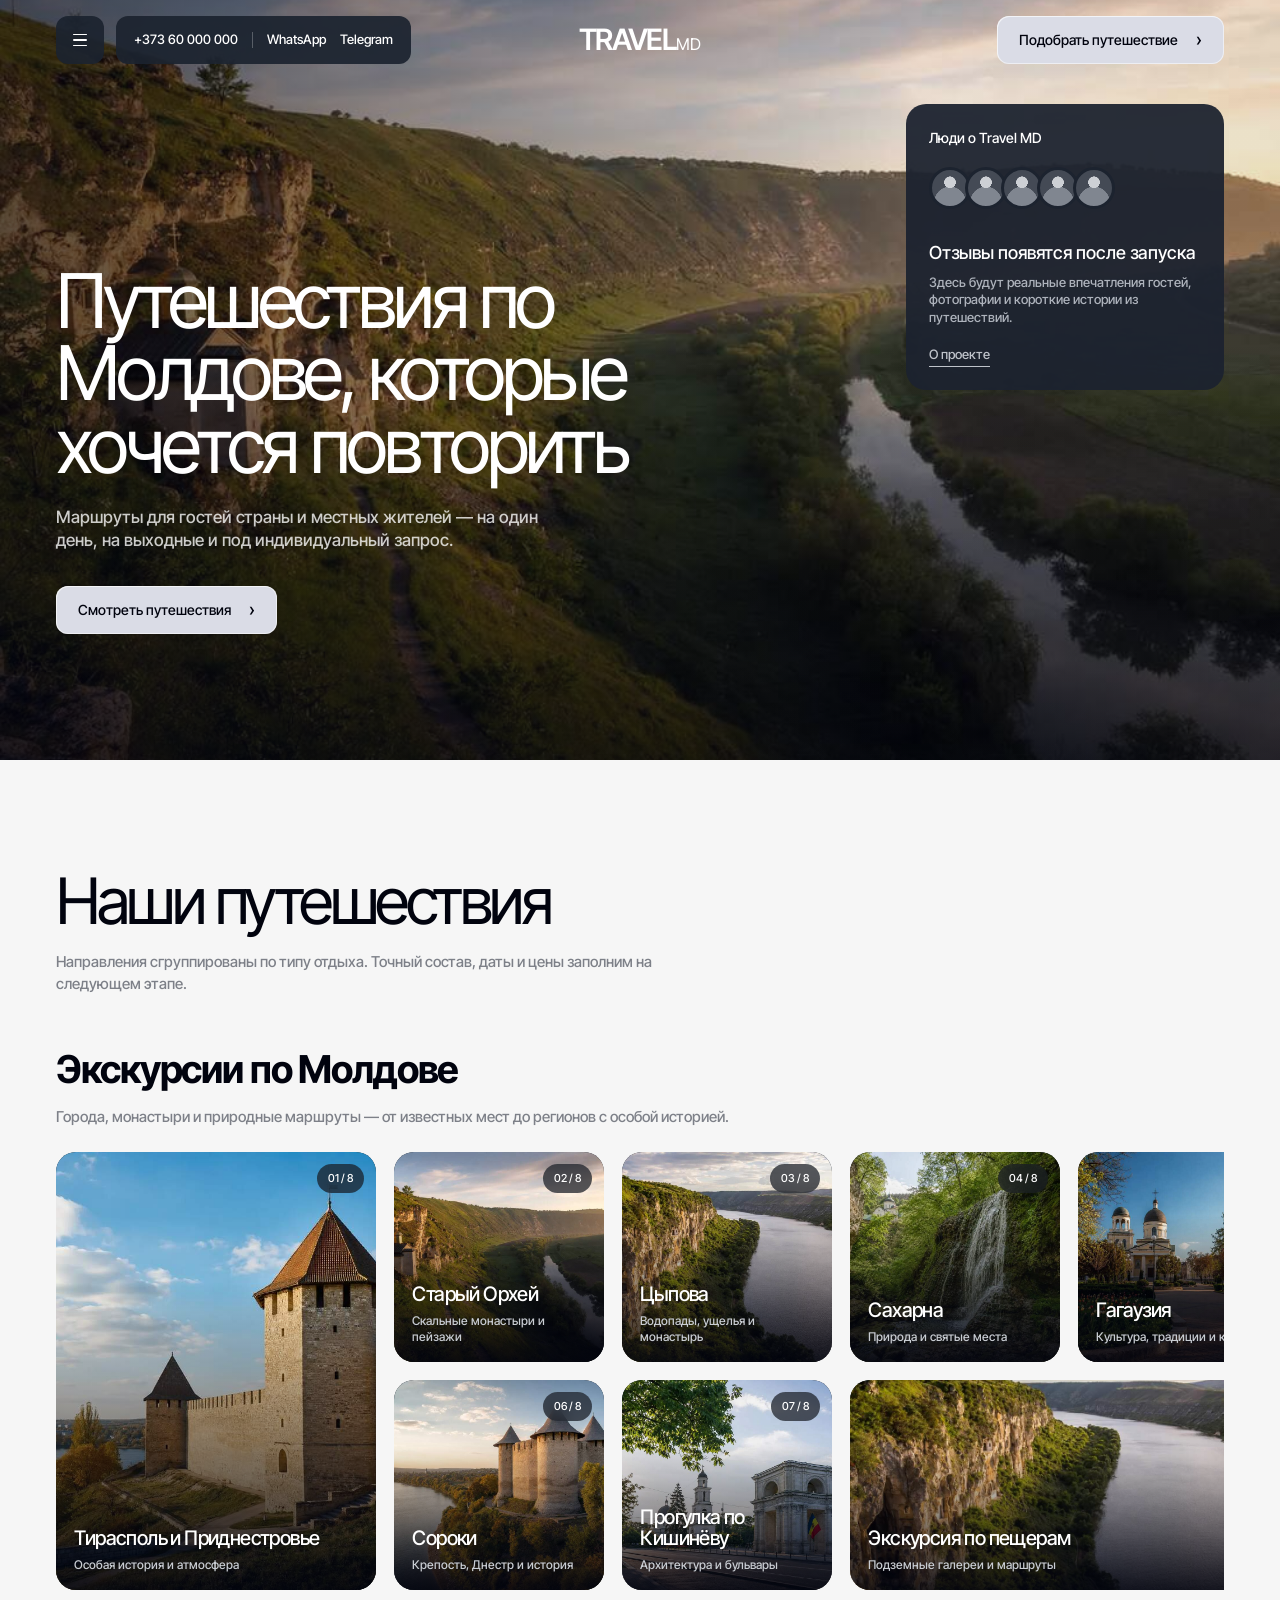
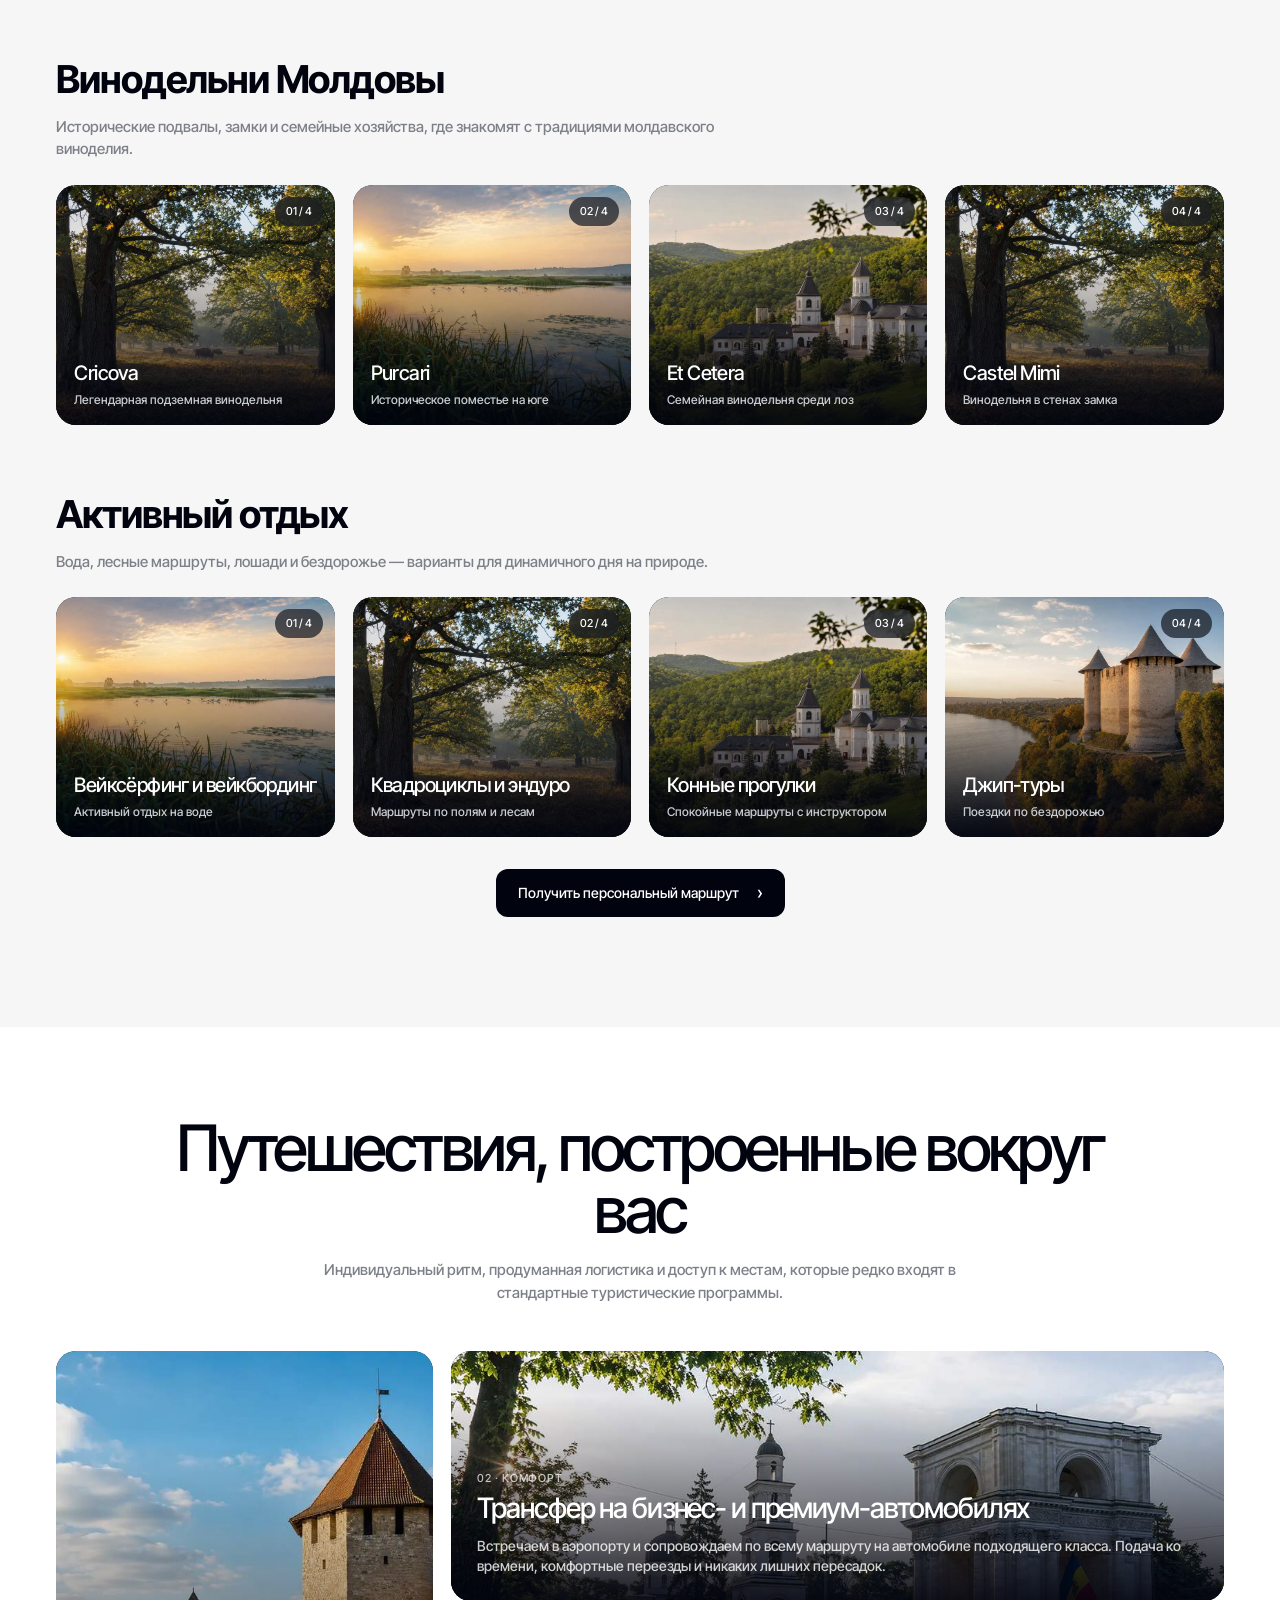
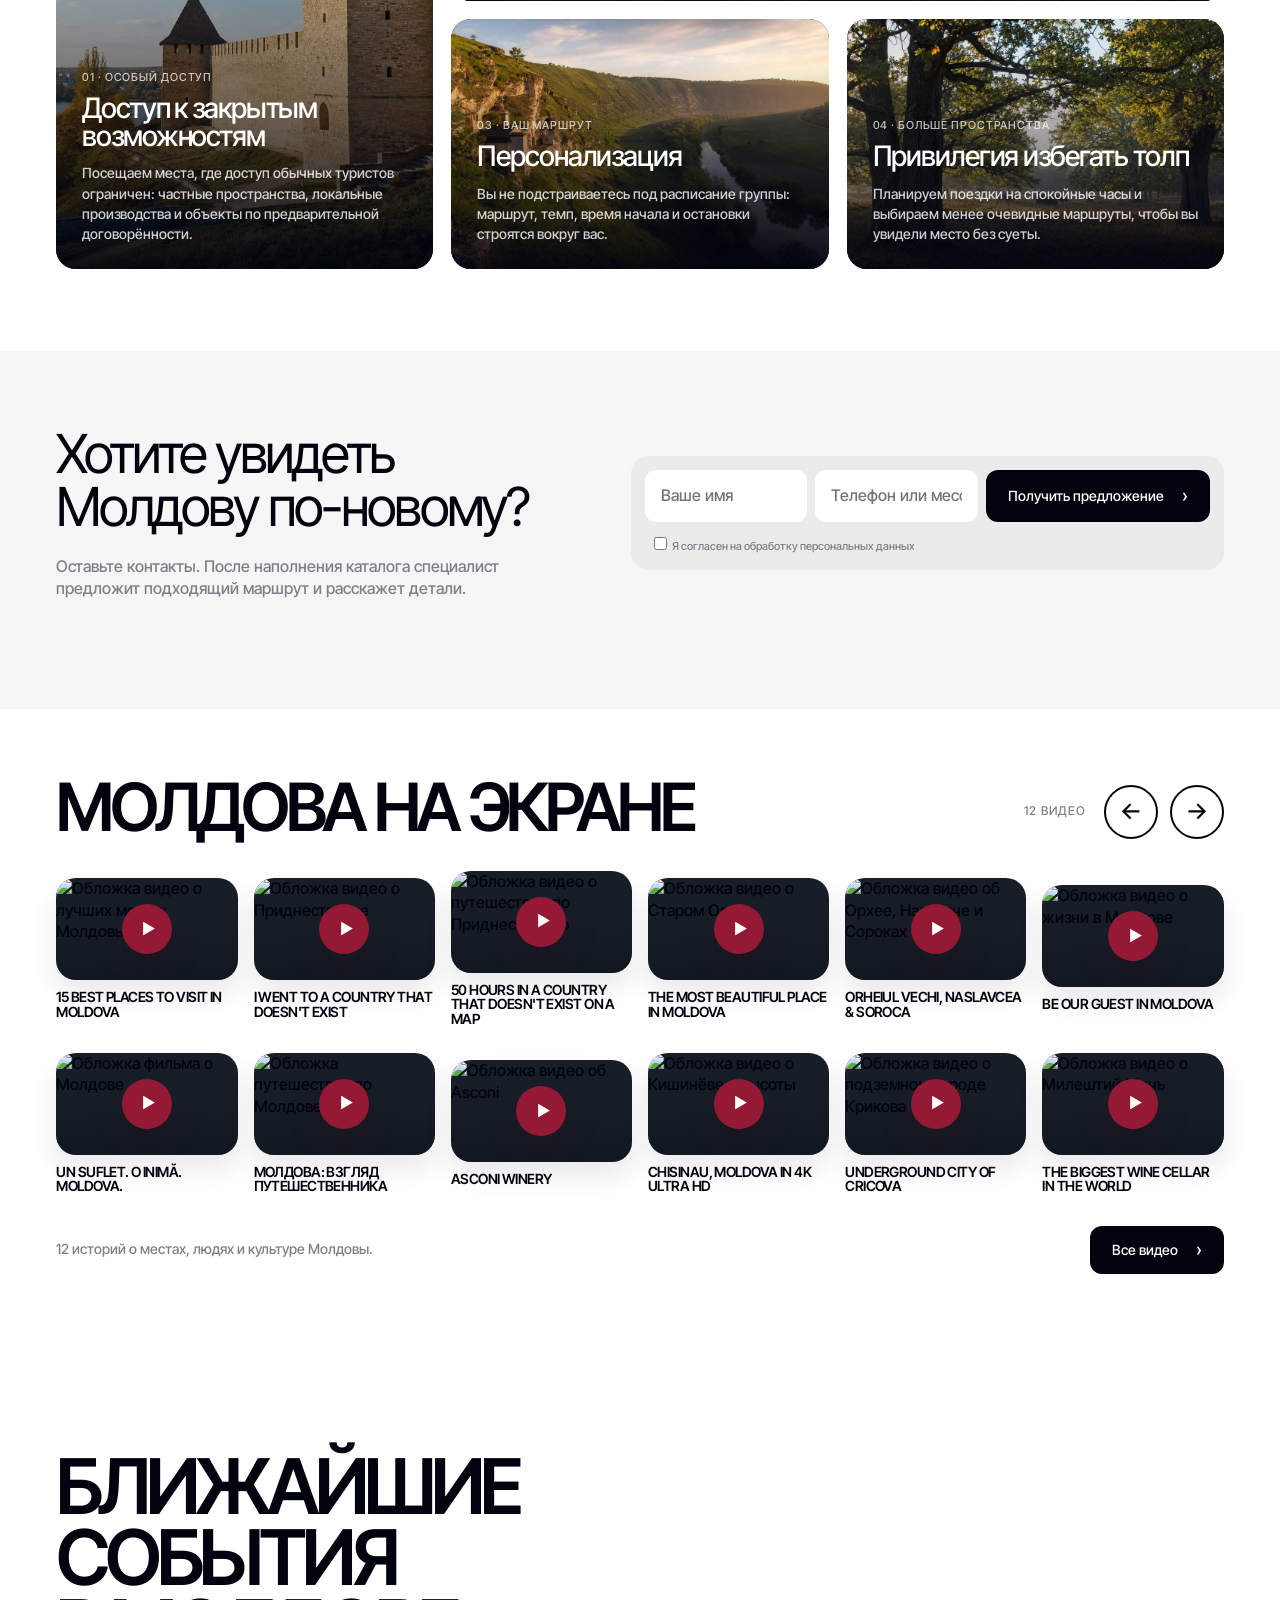
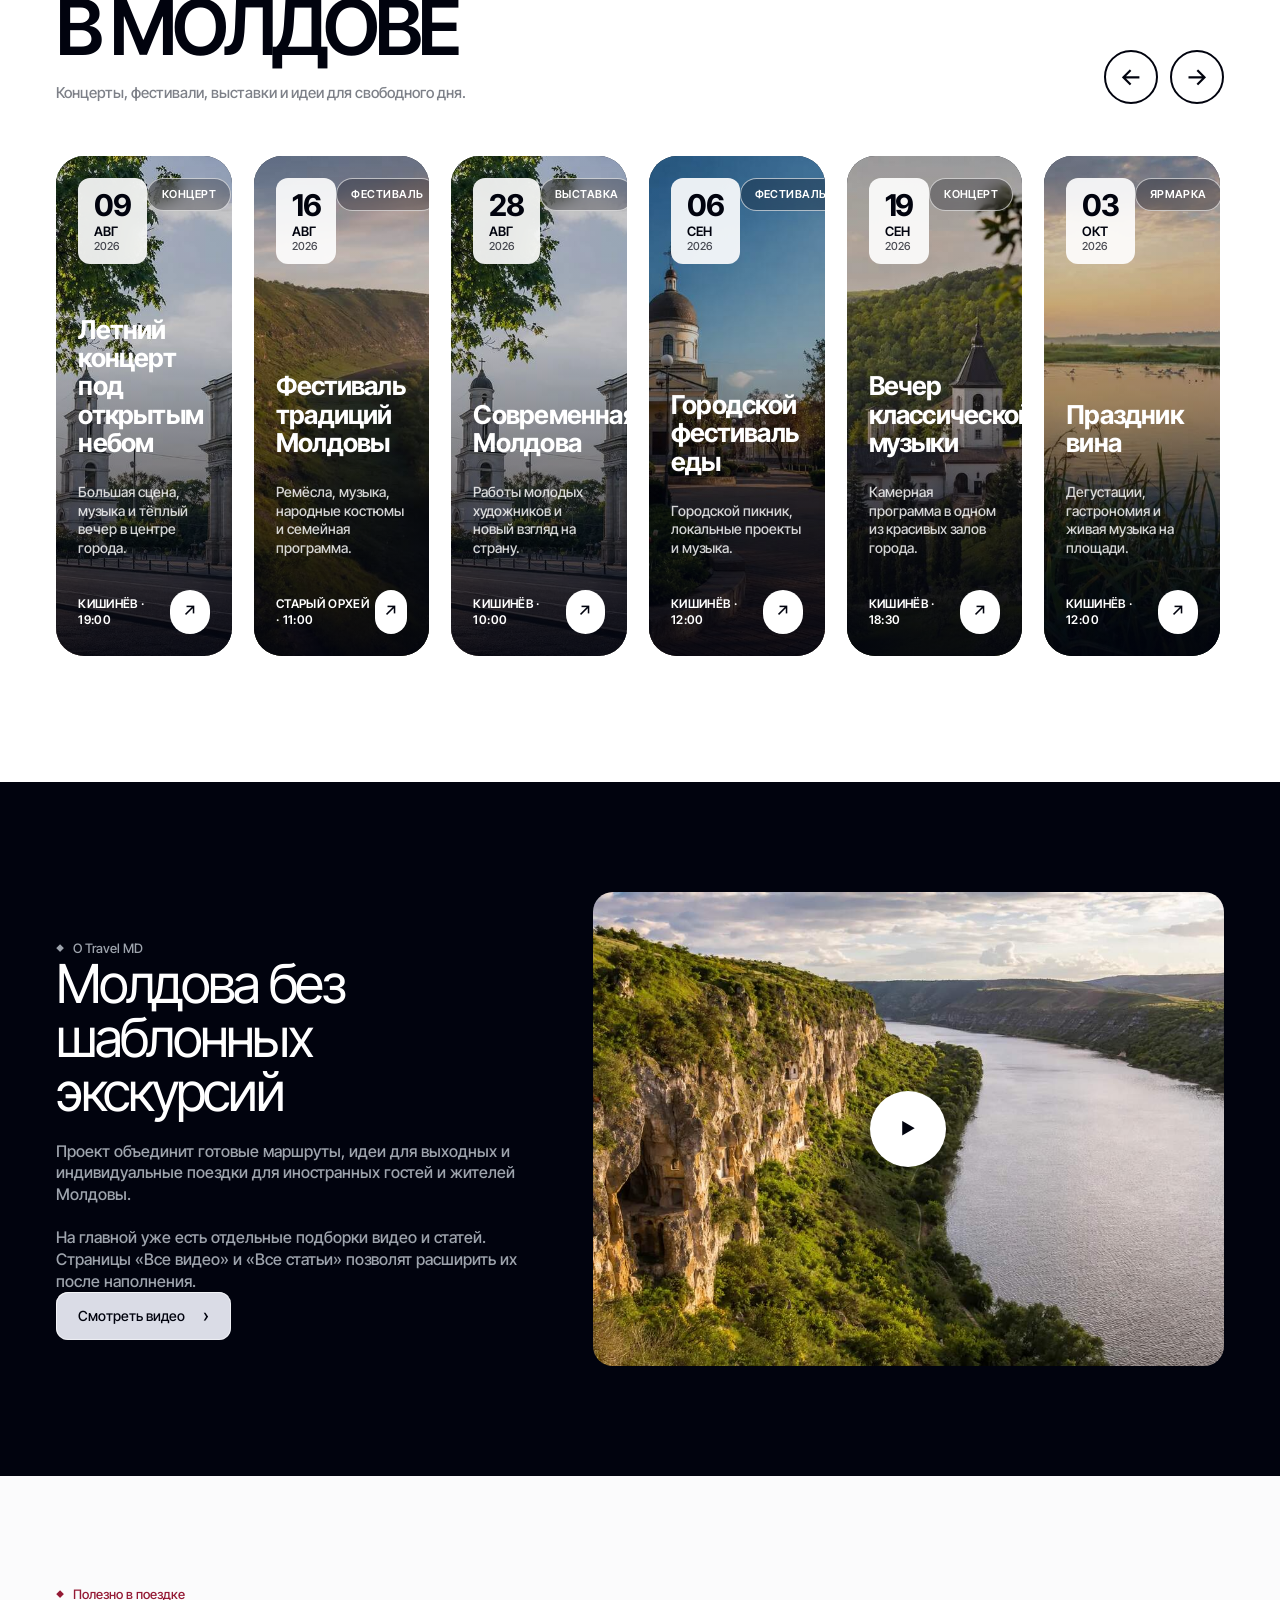
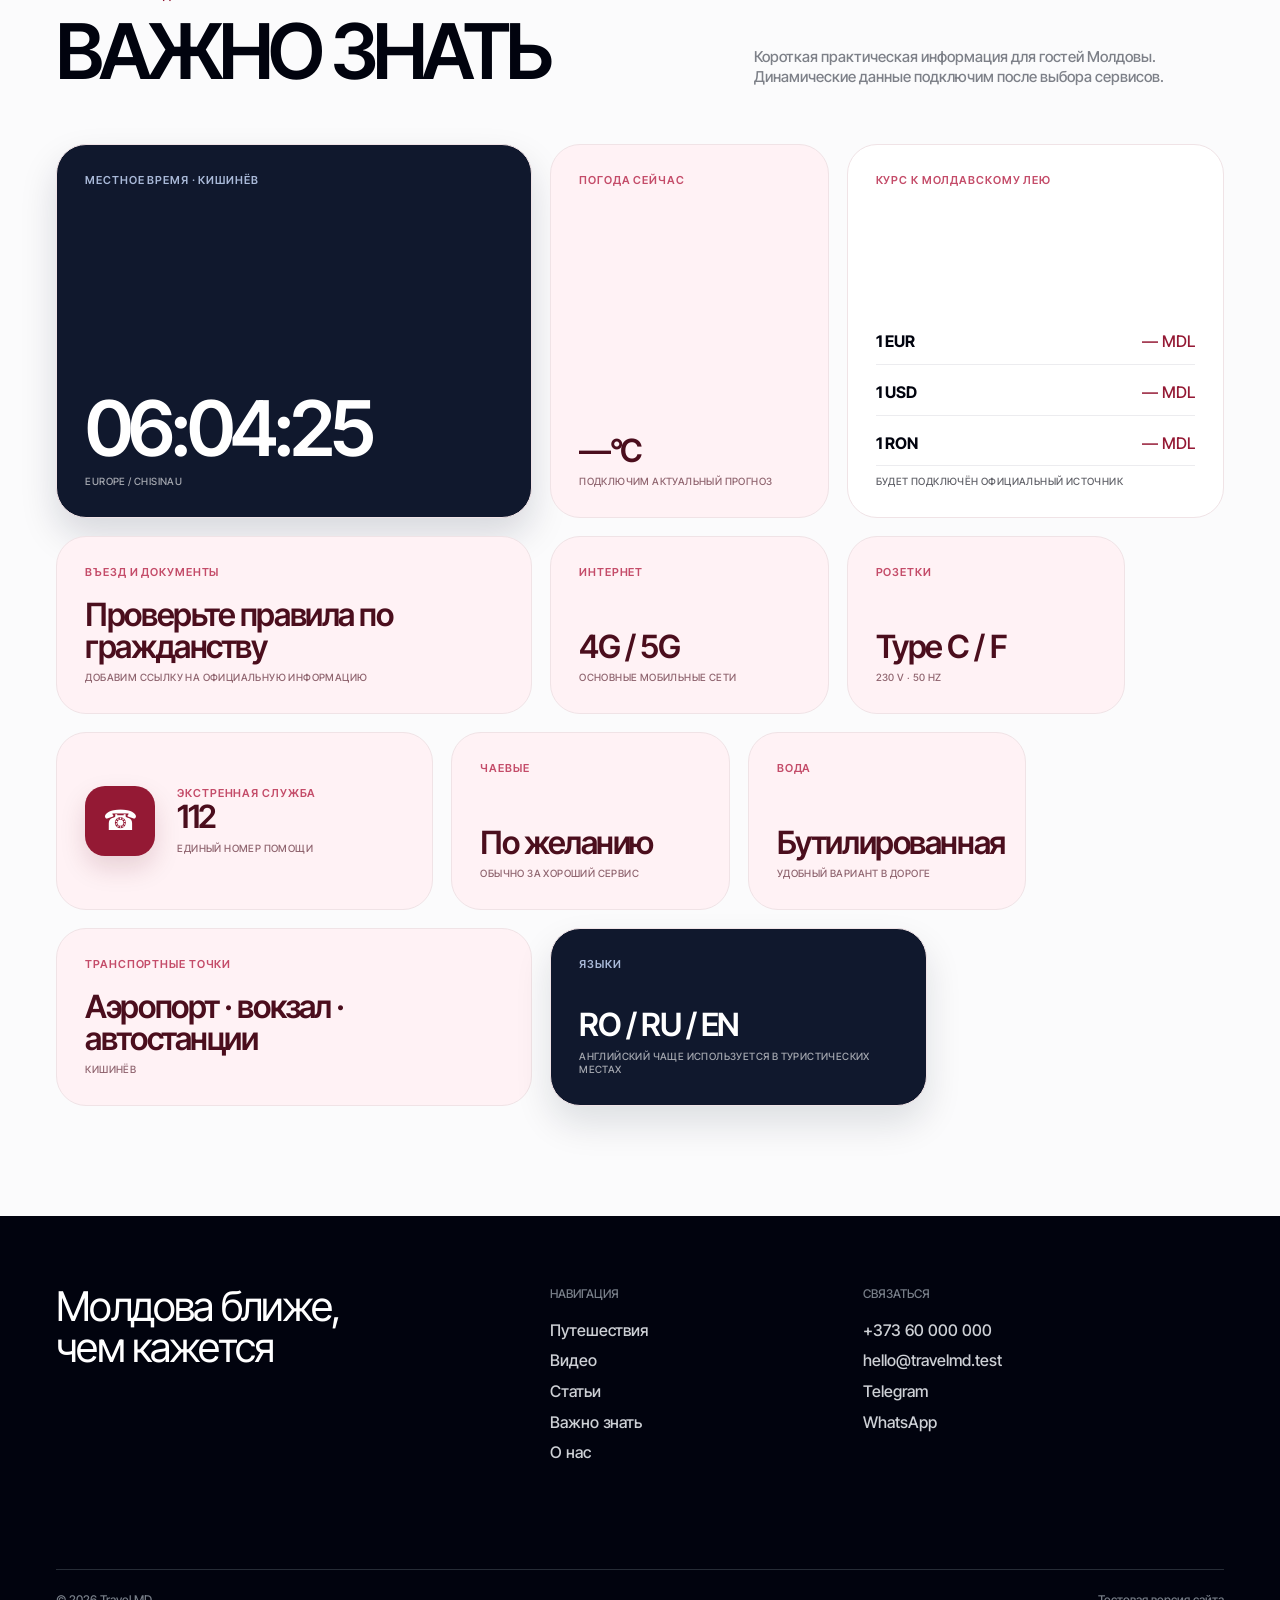
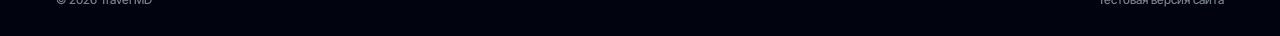
==== commit 64cf95a4: "Refresh homepage styles" ====
--- a/index.html
+++ b/index.html
@@ -8,7 +8,7 @@
       content="Авторские однодневные и двухдневные путешествия по Молдове для гостей страны и местных жителей."
     />
     <title>Travel MD — путешествия по Молдове</title>
-    <link rel="stylesheet" href="./styles.css?v=20260727-13" />
+    <link rel="stylesheet" href="./styles.css?v=20260727-14" />
   </head>
   <body>
     <header class="site-header">
--- a/styles.css
+++ b/styles.css
@@ -3817,3 +3817,10 @@
     margin-top: 6px;
   }
 }
+
+
+/* Сохраняем заметный зазор между заголовком каталога и описанием. */
+#tours .section-heading--stacked .section-intro {
+  max-width: 650px;
+  margin-top: 18px;
+}
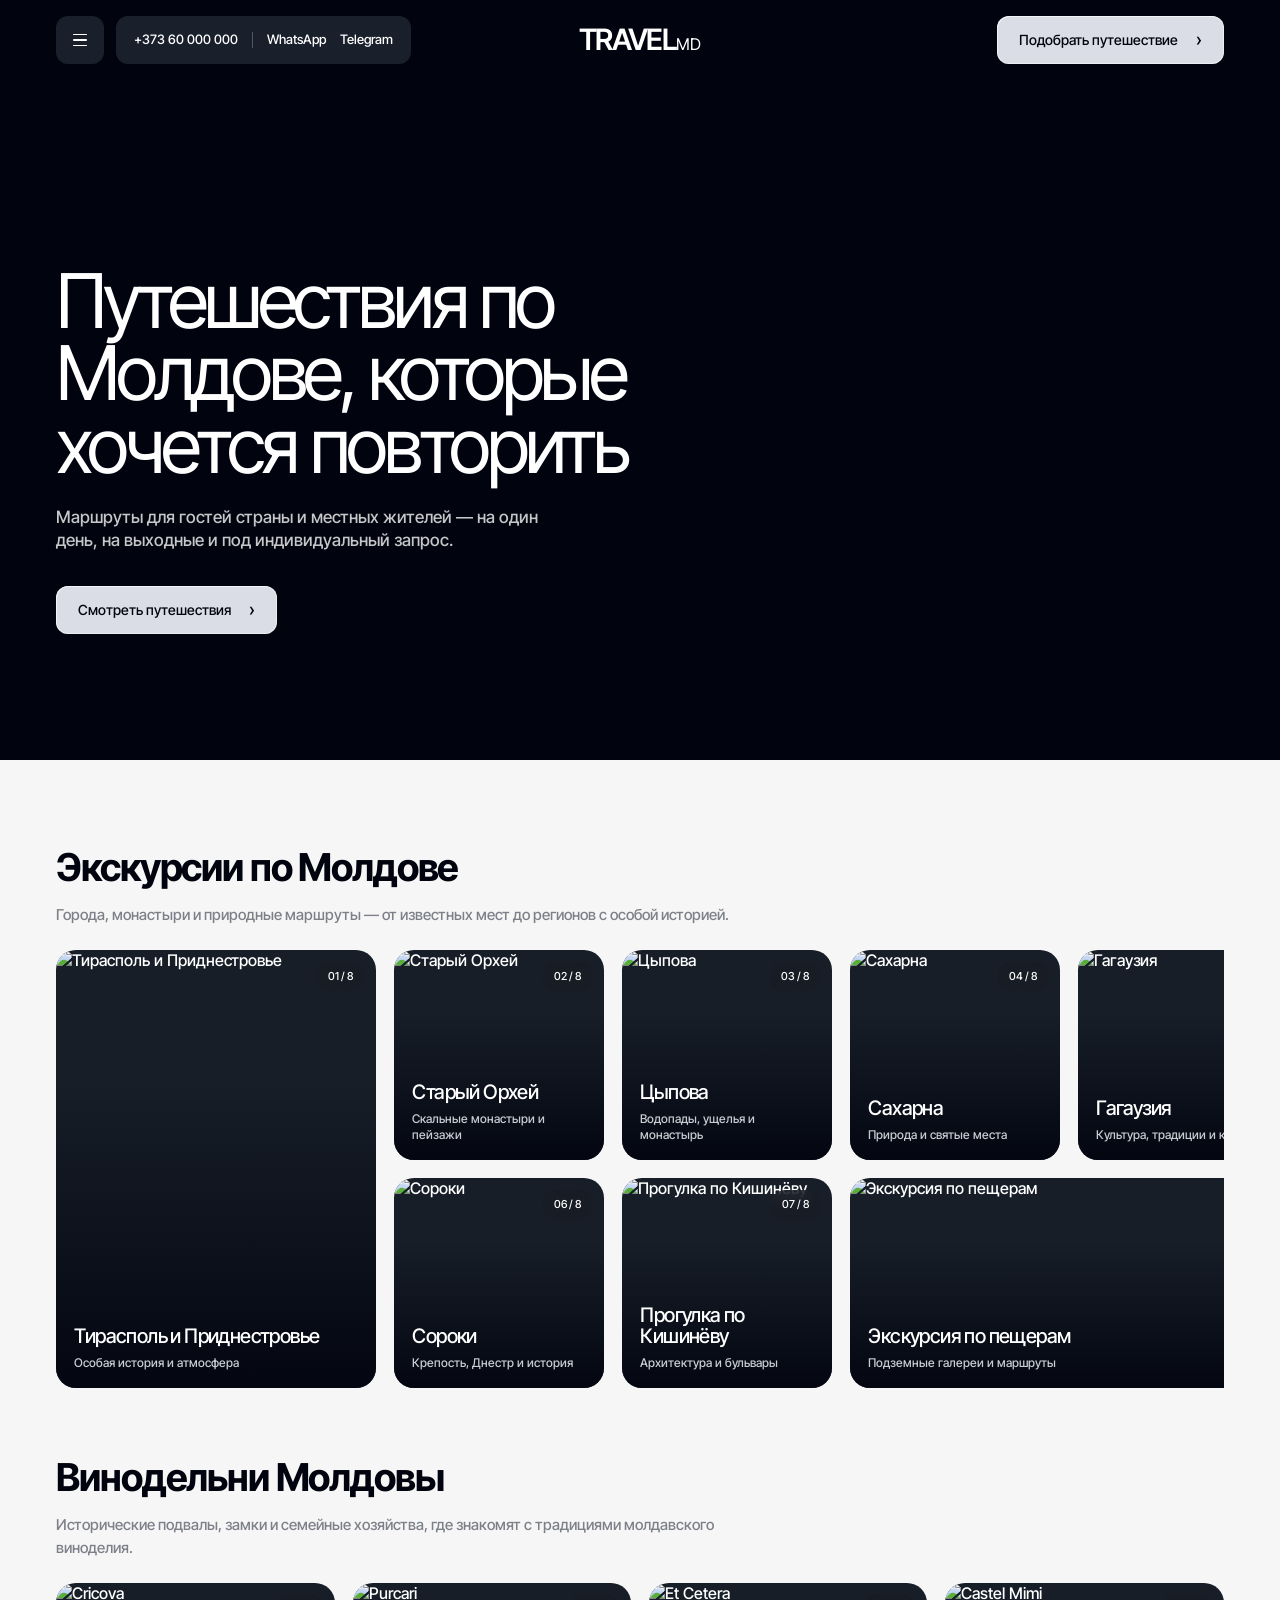
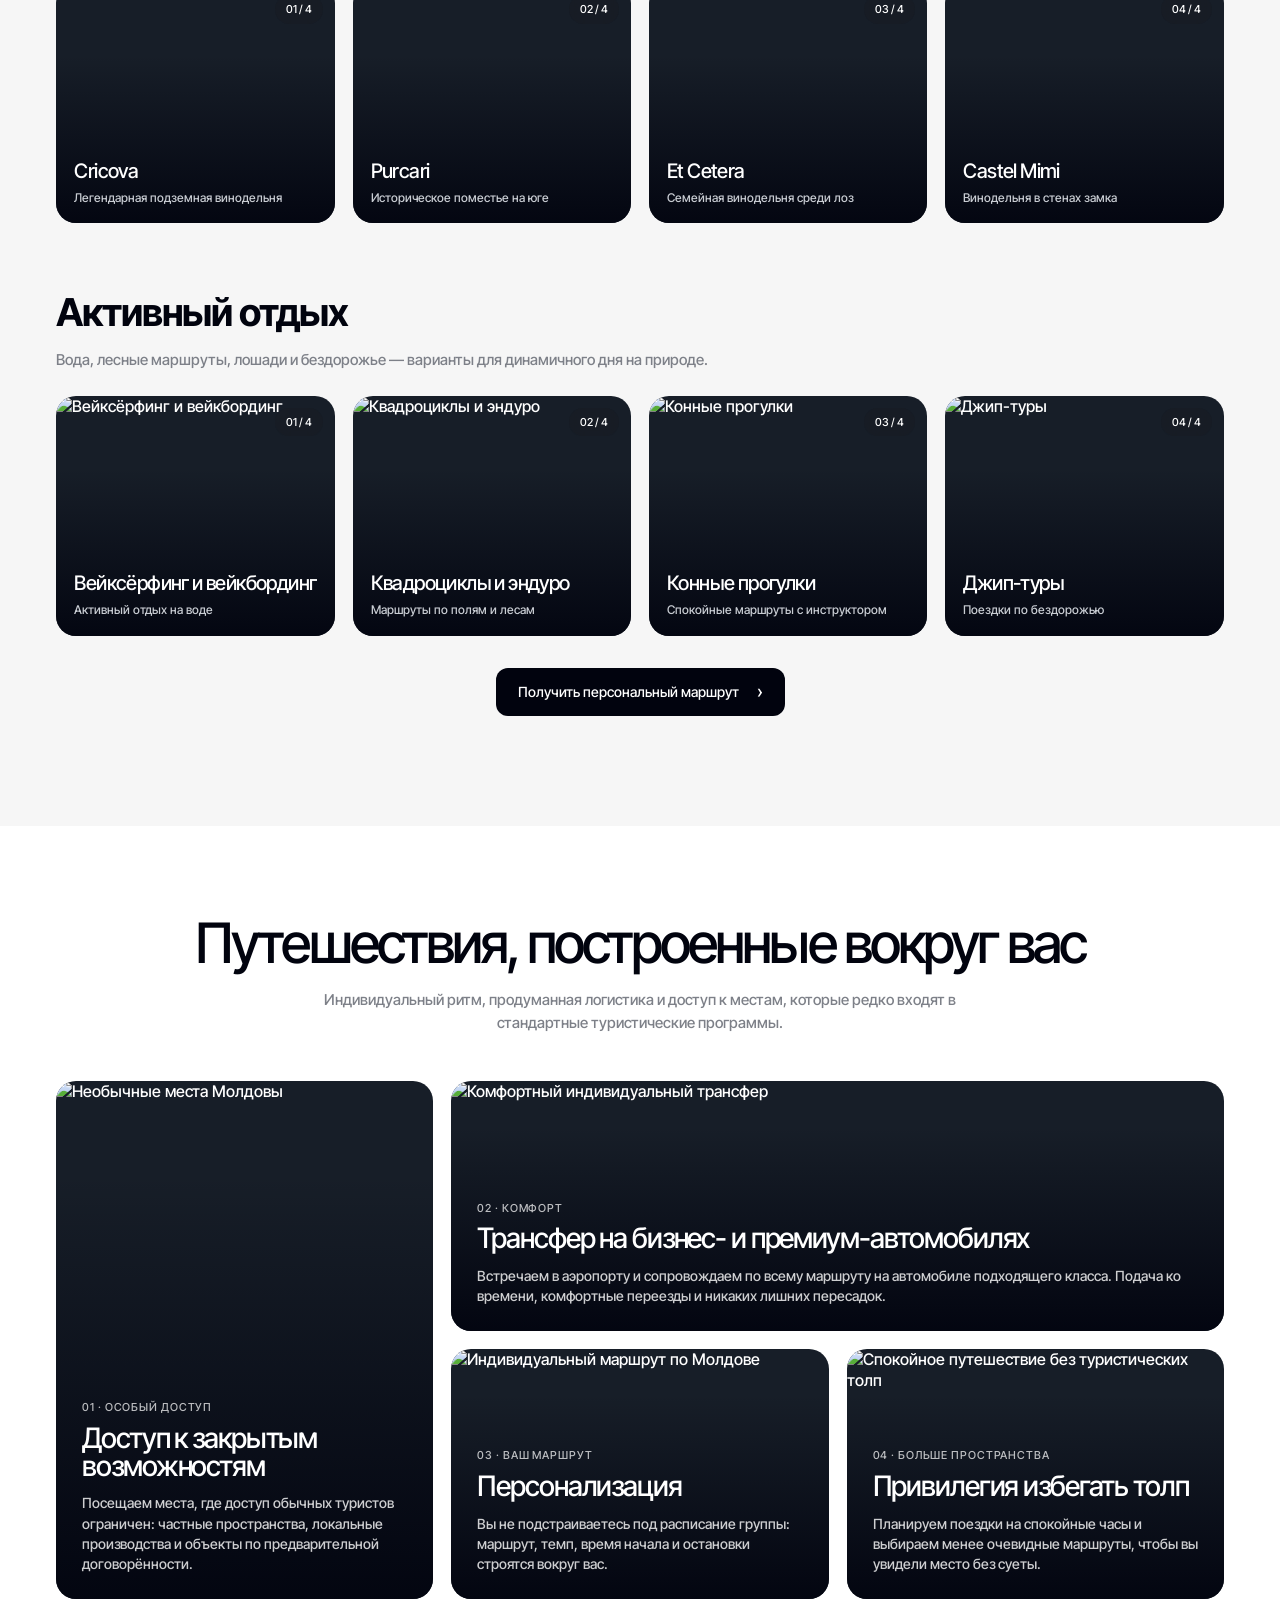
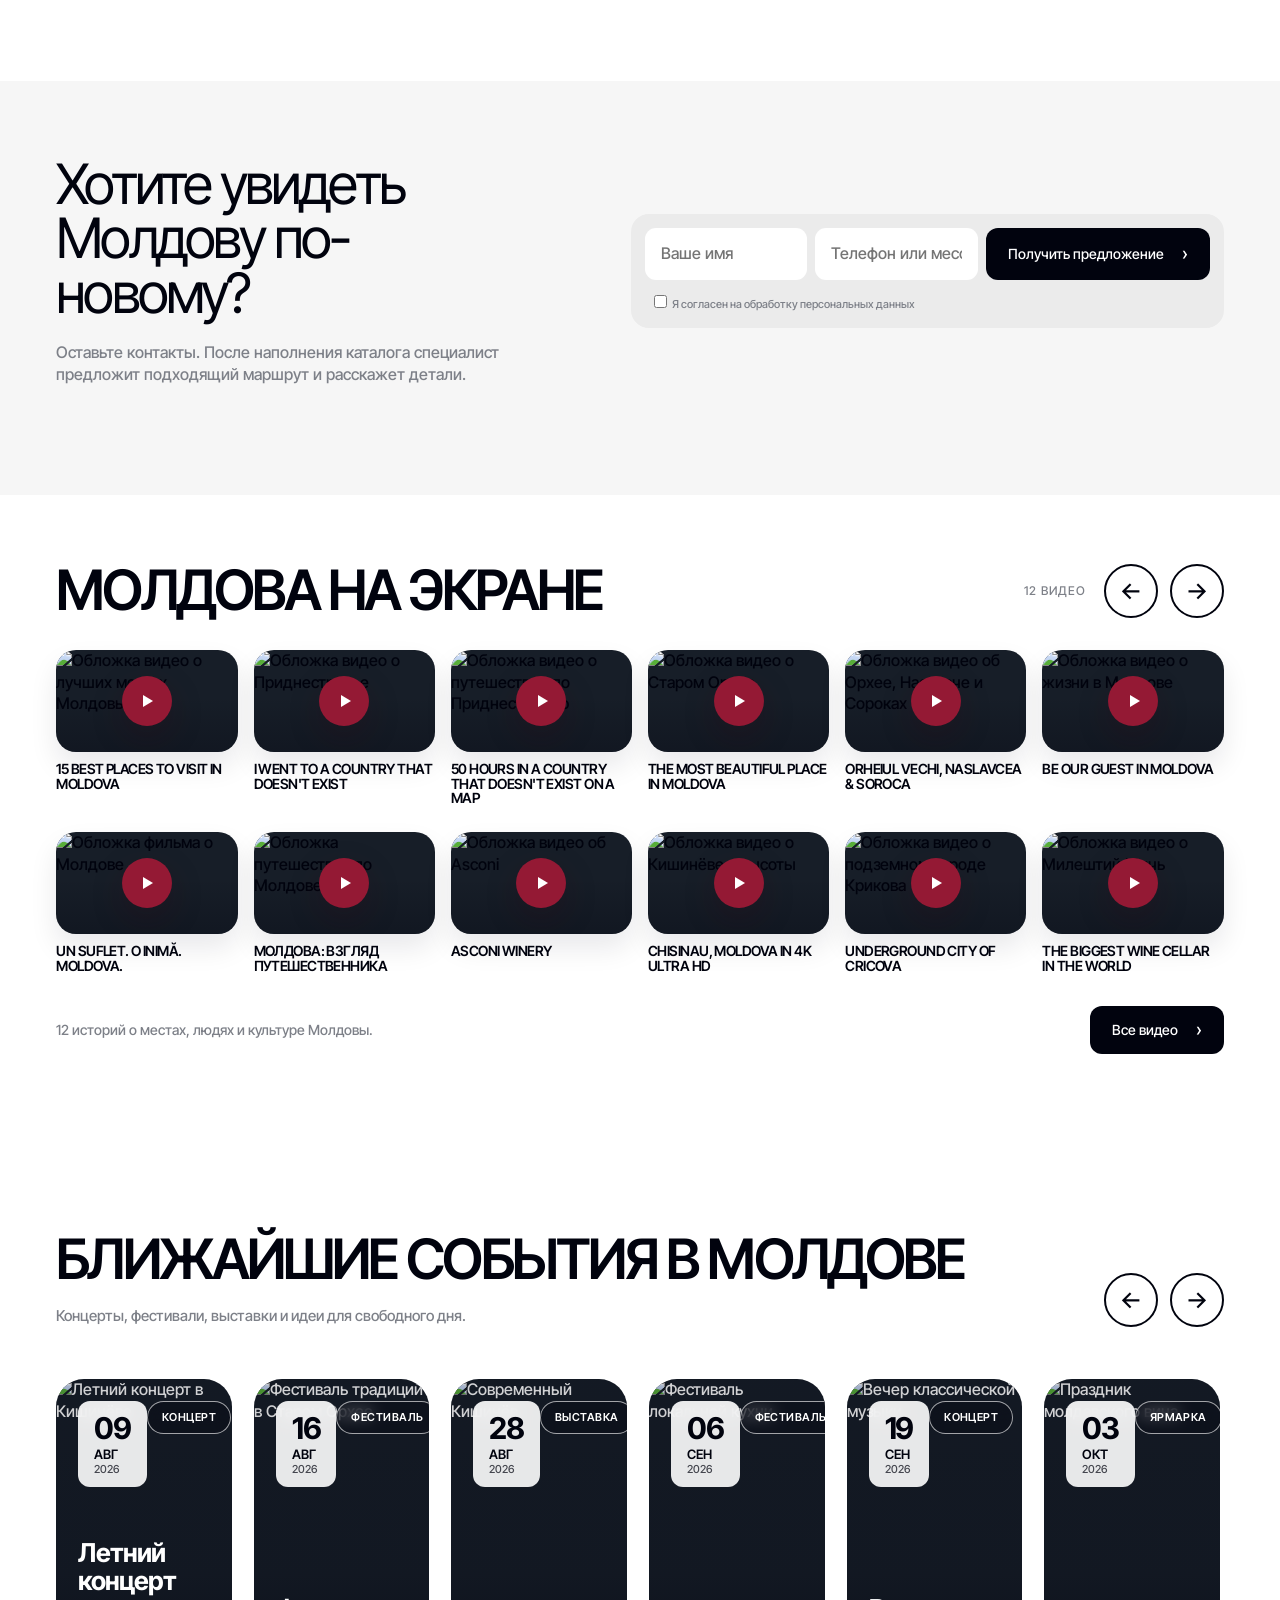
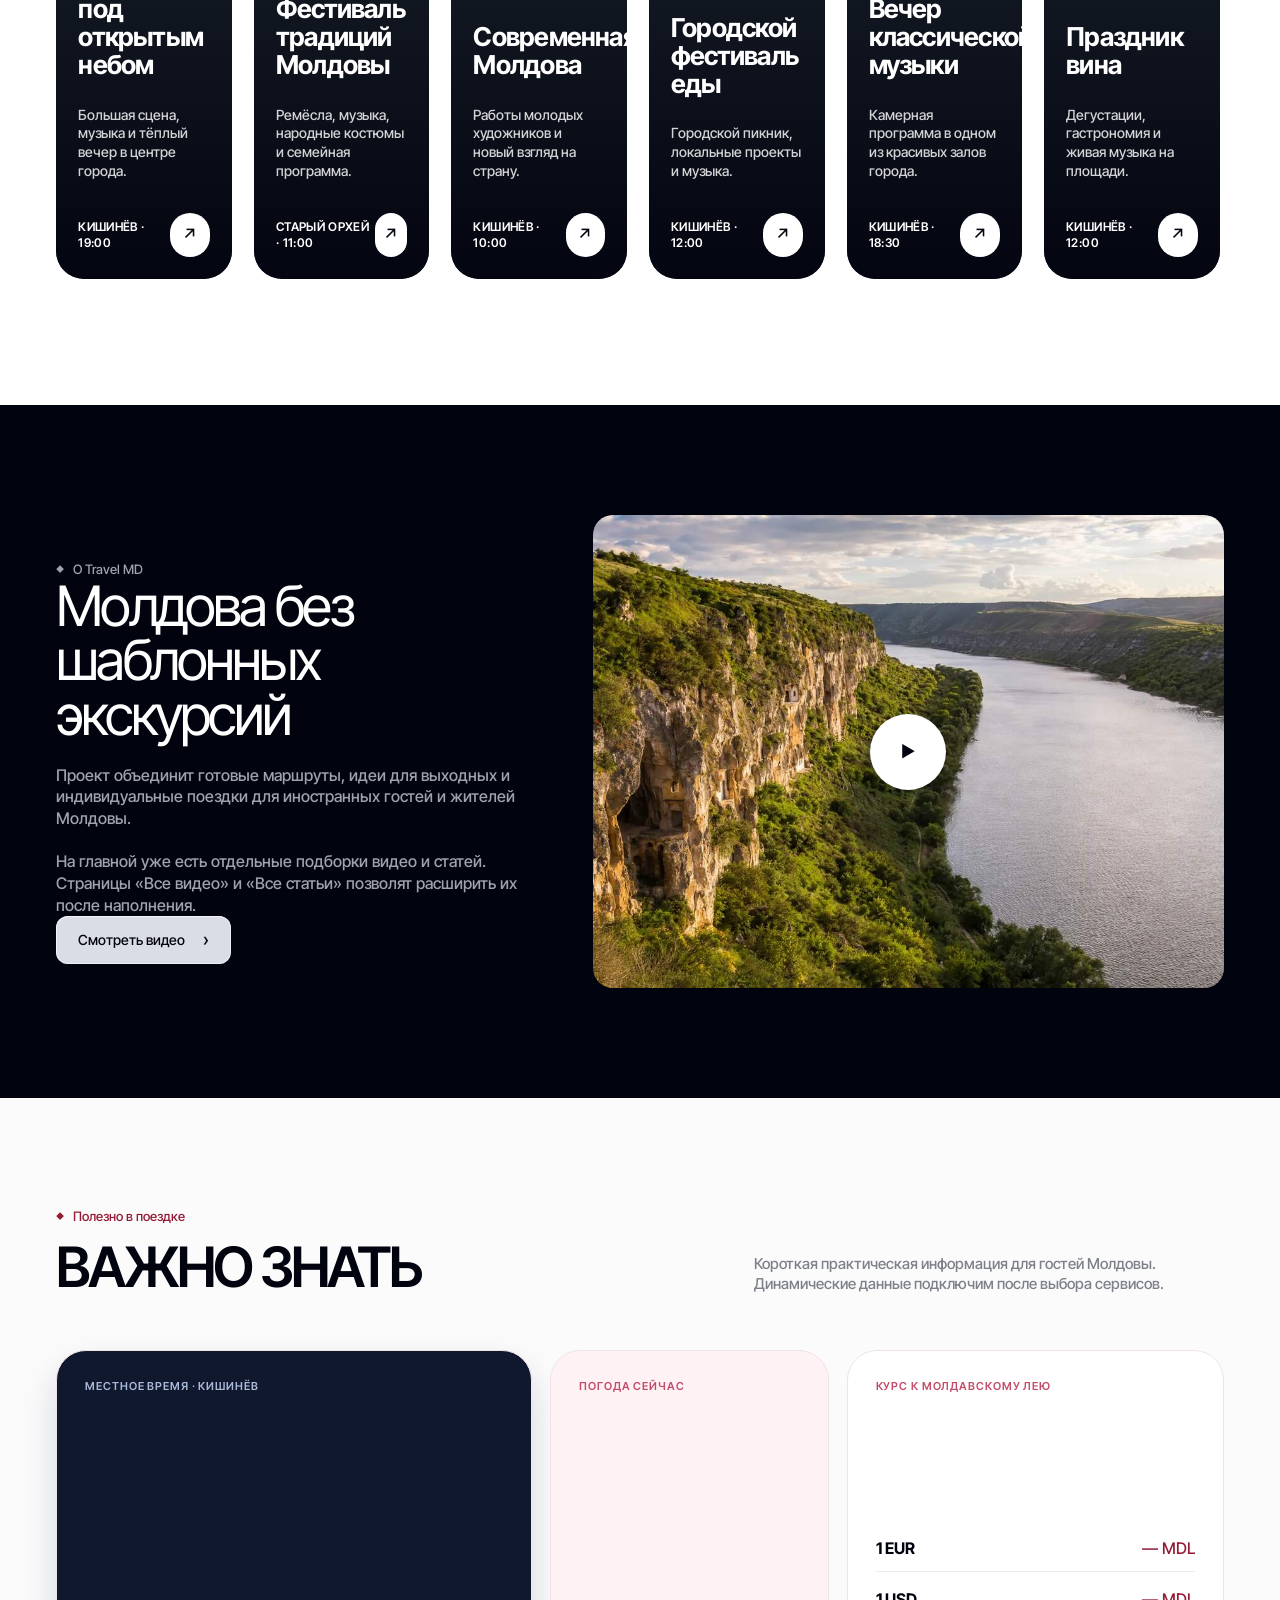
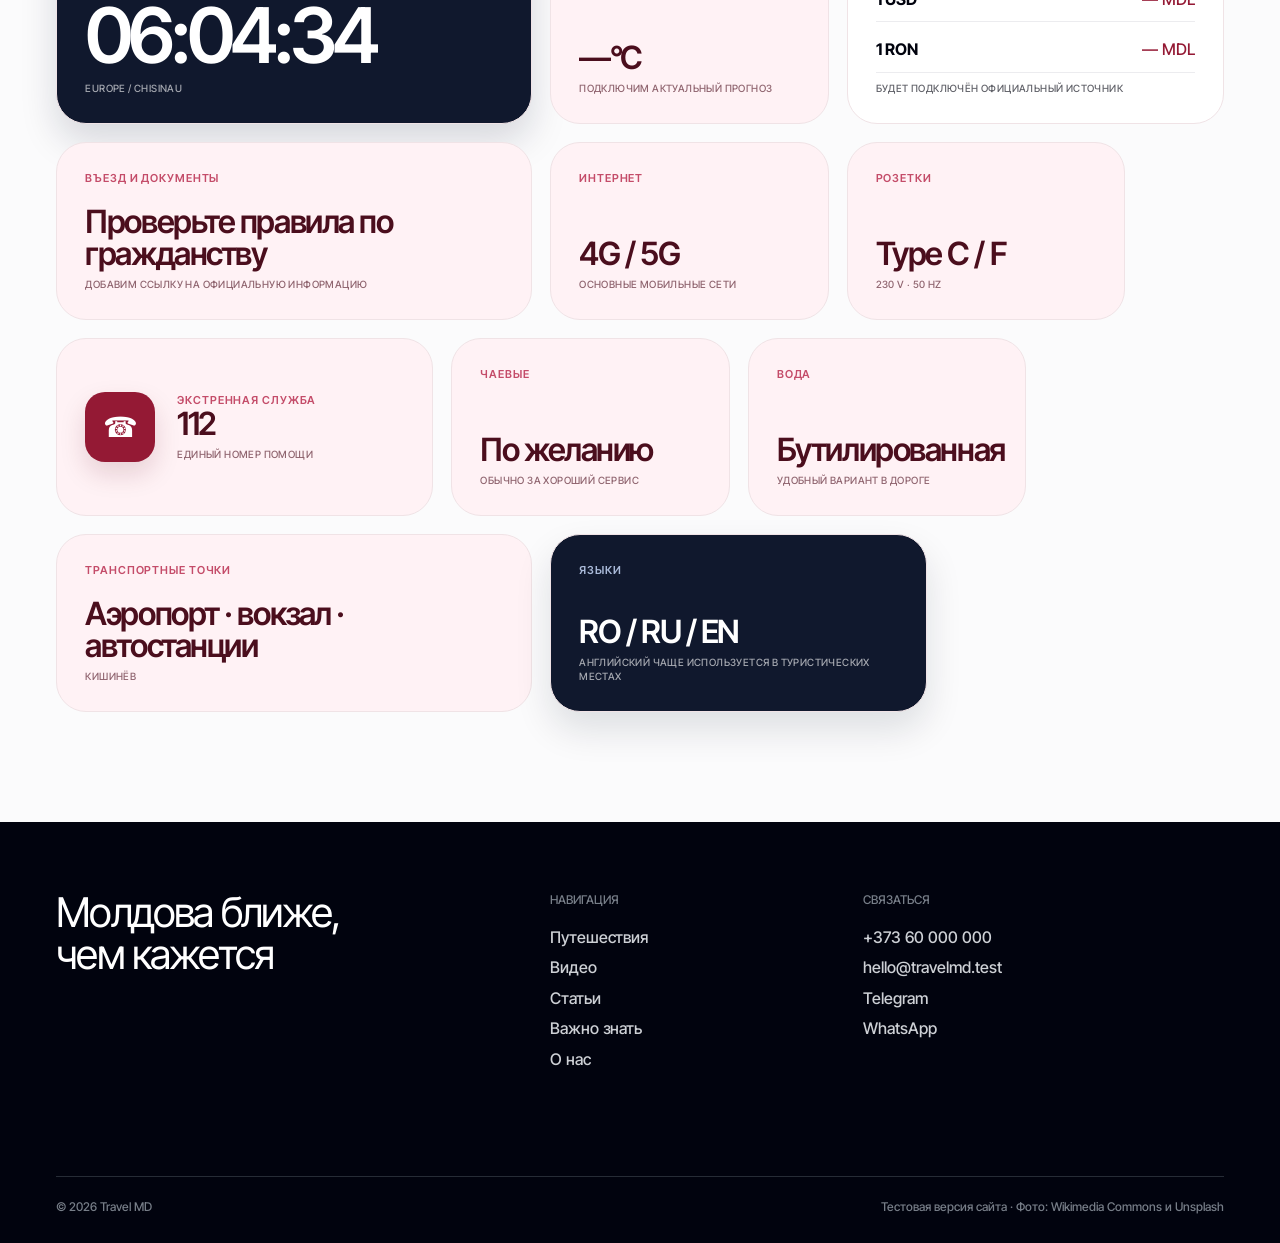
==== commit 3d9b168b: "Add temporary travel photography and simplify homepage" ====
--- a/index.html
+++ b/index.html
@@ -8,7 +8,7 @@
       content="Авторские однодневные и двухдневные путешествия по Молдове для гостей страны и местных жителей."
     />
     <title>Travel MD — путешествия по Молдове</title>
-    <link rel="stylesheet" href="./styles.css?v=20260727-14" />
+    <link rel="stylesheet" href="./styles.css?v=20260727-15" />
   </head>
   <body>
     <header class="site-header">
@@ -64,11 +64,27 @@
 
     <main>
       <section class="hero">
-        <div class="hero-media">
+        <div class="hero-media hero-slides" aria-label="Пейзажи Молдовы">
           <img
-            src="./assets/tours/orhei.svg"
-            alt="Панорама Старого Орхея и реки Реут"
+            class="hero-slide hero-slide--1"
+            src="https://commons.wikimedia.org/wiki/Special:FilePath/Orheiul%20Vechi%20panorama.jpg?width=2200"
+            alt="Панорама Старого Орхея и долины Реута"
             fetchpriority="high"
+          />
+          <img
+            class="hero-slide hero-slide--2"
+            src="https://commons.wikimedia.org/wiki/Special:FilePath/Soroca%20Fortress%2C%20view%20from%20the%20city.jpg?width=2200"
+            alt="Сорокская крепость у Днестра"
+          />
+          <img
+            class="hero-slide hero-slide--3"
+            src="https://commons.wikimedia.org/wiki/Special:FilePath/Panoram%C4%83%20parcul%20%E2%80%9EValea%20Morilor%E2%80%9D%20vedere%20din%20Turnul%20de%20Ap%C4%83.jpg?width=2200"
+            alt="Панорама парка Валя-Морилор в Кишинёве"
+          />
+          <img
+            class="hero-slide hero-slide--4"
+            src="https://commons.wikimedia.org/wiki/Special:FilePath/Cricova%20Winery%20-%20Moldova%20(by%20David%20Stanley).jpg?width=1800"
+            alt="Подземные галереи Крикова"
           />
         </div>
         <div class="hero-content">
@@ -81,35 +97,9 @@
             >Смотреть путешествия <span class="button-arrow">›</span></a
           >
         </div>
-        <aside class="hero-review" aria-label="Отзывы о Travel MD">
-          <span class="hero-review-label">Люди о Travel MD</span>
-          <div
-            class="avatar-stack"
-            role="img"
-            aria-label="Места для фотографий гостей"
-          >
-            <i></i><i></i><i></i><i></i><i></i>
-          </div>
-          <strong>Отзывы появятся после запуска</strong>
-          <p>
-            Здесь будут реальные впечатления гостей, фотографии и короткие
-            истории из путешествий.
-          </p>
-          <a class="text-link" href="#about">О проекте</a>
-        </aside>
       </section>
 
       <section class="section section-white section-wide" id="tours">
-        <div class="section-heading section-heading--stacked">
-          <div>
-            <h2>Наши путешествия</h2>
-            <p class="section-intro">
-              Направления сгруппированы по типу отдыха. Точный состав, даты
-              и цены заполним на следующем этапе.
-            </p>
-          </div>
-        </div>
-
         <div class="tour-group">
           <div class="tour-group-head">
             <h3 class="tour-group-title">Экскурсии по Молдове</h3>
@@ -120,7 +110,7 @@
           </div>
           <div class="tour-grid tour-grid--mosaic">
           <a class="tour-card" href="#contact">
-            <img src="./assets/tours/bender.svg" alt="Тирасполь и Приднестровье" loading="lazy" />
+            <img src="https://commons.wikimedia.org/wiki/Special:FilePath/The%20pleasant%20streets%20of%20Tiraspol%2C%20Transnistria%20(16164852697).jpg?width=1800" alt="Тирасполь и Приднестровье" loading="lazy" />
             <span class="tour-meta">01 / 8</span>
             <div class="tour-copy">
               <strong>Тирасполь и Приднестровье</strong>
@@ -129,7 +119,7 @@
           </a>
 
           <a class="tour-card" href="#contact">
-            <img src="./assets/tours/orhei.svg" alt="Старый Орхей" loading="lazy" />
+            <img src="https://commons.wikimedia.org/wiki/Special:FilePath/Orhei%20Moldova%20Orheiul%20Vechi.jpg?width=1800" alt="Старый Орхей" loading="lazy" />
             <span class="tour-meta">02 / 8</span>
             <div class="tour-copy">
               <strong>Старый Орхей</strong>
@@ -138,7 +128,7 @@
           </a>
 
           <a class="tour-card" href="#contact">
-            <img src="./assets/tours/tipova.svg" alt="Цыпова" loading="lazy" />
+            <img src="https://commons.wikimedia.org/wiki/Special:FilePath/%C8%9Aipova%20Monastery%2008.jpg?width=1800" alt="Цыпова" loading="lazy" />
             <span class="tour-meta">03 / 8</span>
             <div class="tour-copy">
               <strong>Цыпова</strong>
@@ -147,7 +137,7 @@
           </a>
 
           <a class="tour-card" href="#contact">
-            <img src="./assets/tours/saharna.svg" alt="Сахарна" loading="lazy" />
+            <img src="https://commons.wikimedia.org/wiki/Special:FilePath/Small%20waterfall%20nearby%20saharna%20monastery.jpg?width=1800" alt="Сахарна" loading="lazy" />
             <span class="tour-meta">04 / 8</span>
             <div class="tour-copy">
               <strong>Сахарна</strong>
@@ -156,7 +146,7 @@
           </a>
 
           <a class="tour-card" href="#contact">
-            <img src="./assets/tours/comrat.svg" alt="Гагаузия" loading="lazy" />
+            <img src="https://images.unsplash.com/photo-1529156069898-49953e39b3ac?auto=format&amp;fit=crop&amp;w=1600&amp;q=84" alt="Гагаузия" loading="lazy" />
             <span class="tour-meta">05 / 8</span>
             <div class="tour-copy">
               <strong>Гагаузия</strong>
@@ -165,7 +155,7 @@
           </a>
 
           <a class="tour-card" href="#contact">
-            <img src="./assets/tours/soroca.svg" alt="Сороки" loading="lazy" />
+            <img src="https://commons.wikimedia.org/wiki/Special:FilePath/Soroca%20Fortress%2C%20view%20from%20the%20city.jpg?width=1800" alt="Сороки" loading="lazy" />
             <span class="tour-meta">06 / 8</span>
             <div class="tour-copy">
               <strong>Сороки</strong>
@@ -174,7 +164,7 @@
           </a>
 
           <a class="tour-card" href="#contact">
-            <img src="./assets/tours/chisinau.svg" alt="Прогулка по Кишинёву" loading="lazy" />
+            <img src="https://commons.wikimedia.org/wiki/Special:FilePath/Chisinau%20(067).jpg?width=1800" alt="Прогулка по Кишинёву" loading="lazy" />
             <span class="tour-meta">07 / 8</span>
             <div class="tour-copy">
               <strong>Прогулка по Кишинёву</strong>
@@ -183,7 +173,7 @@
           </a>
 
           <a class="tour-card" href="#contact">
-            <img src="./assets/tours/tipova.svg" alt="Экскурсия по пещерам" loading="lazy" />
+            <img src="https://images.unsplash.com/photo-1500530855697-b586d89ba3ee?auto=format&amp;fit=crop&amp;w=1600&amp;q=84" alt="Экскурсия по пещерам" loading="lazy" />
             <span class="tour-meta">08 / 8</span>
             <div class="tour-copy">
               <strong>Экскурсия по пещерам</strong>
@@ -203,7 +193,7 @@
           </div>
           <div class="tour-grid tour-grid--row">
           <a class="tour-card" href="#contact">
-            <img src="./assets/tours/padurea.svg" alt="Cricova" loading="lazy" />
+            <img src="https://commons.wikimedia.org/wiki/Special:FilePath/Cricova%20Winery%20-%20Moldova%20(by%20David%20Stanley).jpg?width=1800" alt="Cricova" loading="lazy" />
             <span class="tour-meta">01 / 4</span>
             <div class="tour-copy">
               <strong>Cricova</strong>
@@ -212,7 +202,7 @@
           </a>
 
           <a class="tour-card" href="#contact">
-            <img src="./assets/tours/beleu.svg" alt="Purcari" loading="lazy" />
+            <img src="https://images.unsplash.com/photo-1506377247377-2a5b3b417ebb?auto=format&amp;fit=crop&amp;w=1600&amp;q=84" alt="Purcari" loading="lazy" />
             <span class="tour-meta">02 / 4</span>
             <div class="tour-copy">
               <strong>Purcari</strong>
@@ -221,7 +211,7 @@
           </a>
 
           <a class="tour-card" href="#contact">
-            <img src="./assets/tours/capriana.svg" alt="Et Cetera" loading="lazy" />
+            <img src="https://images.unsplash.com/photo-1473973266408-ed4e27abdd47?auto=format&amp;fit=crop&amp;w=1600&amp;q=84" alt="Et Cetera" loading="lazy" />
             <span class="tour-meta">03 / 4</span>
             <div class="tour-copy">
               <strong>Et Cetera</strong>
@@ -230,7 +220,7 @@
           </a>
 
           <a class="tour-card" href="#contact">
-            <img src="./assets/tours/padurea.svg" alt="Castel Mimi" loading="lazy" />
+            <img src="https://images.unsplash.com/photo-1500534314209-a25ddb2bd4298?auto=format&amp;fit=crop&amp;w=1600&amp;q=84" alt="Castel Mimi" loading="lazy" />
             <span class="tour-meta">04 / 4</span>
             <div class="tour-copy">
               <strong>Castel Mimi</strong>
@@ -250,7 +240,7 @@
           </div>
           <div class="tour-grid tour-grid--row">
           <a class="tour-card" href="#contact">
-            <img src="./assets/tours/beleu.svg" alt="Вейксёрфинг и вейкбординг" loading="lazy" />
+            <img src="https://images.unsplash.com/photo-1530789253388-582c481c54b0?auto=format&amp;fit=crop&amp;w=1600&amp;q=84" alt="Вейксёрфинг и вейкбординг" loading="lazy" />
             <span class="tour-meta">01 / 4</span>
             <div class="tour-copy">
               <strong>Вейксёрфинг и вейкбординг</strong>
@@ -259,7 +249,7 @@
           </a>
 
           <a class="tour-card" href="#contact">
-            <img src="./assets/tours/padurea.svg" alt="Квадроциклы и эндуро" loading="lazy" />
+            <img src="https://images.unsplash.com/photo-1558981806-ec527fa84c39?auto=format&amp;fit=crop&amp;w=1600&amp;q=84" alt="Квадроциклы и эндуро" loading="lazy" />
             <span class="tour-meta">02 / 4</span>
             <div class="tour-copy">
               <strong>Квадроциклы и эндуро</strong>
@@ -268,7 +258,7 @@
           </a>
 
           <a class="tour-card" href="#contact">
-            <img src="./assets/tours/capriana.svg" alt="Конные прогулки" loading="lazy" />
+            <img src="https://images.unsplash.com/photo-1553284965-83fd3e82fa5a?auto=format&amp;fit=crop&amp;w=1600&amp;q=84" alt="Конные прогулки" loading="lazy" />
             <span class="tour-meta">03 / 4</span>
             <div class="tour-copy">
               <strong>Конные прогулки</strong>
@@ -277,7 +267,7 @@
           </a>
 
           <a class="tour-card" href="#contact">
-            <img src="./assets/tours/soroca.svg" alt="Джип-туры" loading="lazy" />
+            <img src="https://images.unsplash.com/photo-1533473359331-0135ef1b58bf?auto=format&amp;fit=crop&amp;w=1600&amp;q=84" alt="Джип-туры" loading="lazy" />
             <span class="tour-meta">04 / 4</span>
             <div class="tour-copy">
               <strong>Джип-туры</strong>
@@ -307,7 +297,7 @@
         <div class="advantages-grid">
           <article class="advantage-card advantage-card--access">
             <img
-              src="./assets/tours/bender.svg"
+              src="https://commons.wikimedia.org/wiki/Special:FilePath/Orhei%20Moldova%20Orheiul%20Vechi.jpg?width=1800"
               alt="Необычные места Молдовы"
               loading="lazy"
             />
@@ -324,7 +314,7 @@
 
           <article class="advantage-card advantage-card--transfer">
             <img
-              src="./assets/tours/chisinau.svg"
+              src="https://images.unsplash.com/photo-1503376780353-7e6692767b70?auto=format&amp;fit=crop&amp;w=1600&amp;q=84"
               alt="Комфортный индивидуальный трансфер"
               loading="lazy"
             />
@@ -341,7 +331,7 @@
 
           <article class="advantage-card">
             <img
-              src="./assets/tours/orhei.svg"
+              src="https://images.unsplash.com/photo-1473445361085-b9a07f55608b?auto=format&amp;fit=crop&amp;w=1600&amp;q=84"
               alt="Индивидуальный маршрут по Молдове"
               loading="lazy"
             />
@@ -357,7 +347,7 @@
 
           <article class="advantage-card">
             <img
-              src="./assets/tours/padurea.svg"
+              src="https://images.unsplash.com/photo-1500534314209-a25ddb2bd4298?auto=format&amp;fit=crop&amp;w=1600&amp;q=84"
               alt="Спокойное путешествие без туристических толп"
               loading="lazy"
             />
@@ -437,7 +427,7 @@
                 alt="Обложка видео о лучших местах Молдовы"
                 loading="lazy"
               />
-              <span class="video-play" aria-hidden="true">▶</span>
+              <span class="video-play" aria-hidden="true"></span>
             </div>
             <strong>15 Best Places to Visit in Moldova</strong>
           </button>
@@ -449,7 +439,7 @@
                 alt="Обложка видео о Приднестровье"
                 loading="lazy"
               />
-              <span class="video-play" aria-hidden="true">▶</span>
+              <span class="video-play" aria-hidden="true"></span>
             </div>
             <strong>I Went to a Country That Doesn't Exist</strong>
           </button>
@@ -461,7 +451,7 @@
                 alt="Обложка видео о путешествии по Приднестровью"
                 loading="lazy"
               />
-              <span class="video-play" aria-hidden="true">▶</span>
+              <span class="video-play" aria-hidden="true"></span>
             </div>
             <strong>50 Hours in a Country That Doesn't Exist on a Map</strong>
           </button>
@@ -473,7 +463,7 @@
                 alt="Обложка видео о Старом Орхее"
                 loading="lazy"
               />
-              <span class="video-play" aria-hidden="true">▶</span>
+              <span class="video-play" aria-hidden="true"></span>
             </div>
             <strong>The Most Beautiful Place in Moldova</strong>
           </button>
@@ -485,7 +475,7 @@
                 alt="Обложка видео об Орхее, Наславче и Сороках"
                 loading="lazy"
               />
-              <span class="video-play" aria-hidden="true">▶</span>
+              <span class="video-play" aria-hidden="true"></span>
             </div>
             <strong>Orheiul Vechi, Naslavcea &amp; Soroca</strong>
           </button>
@@ -497,7 +487,7 @@
                 alt="Обложка видео о жизни в Молдове"
                 loading="lazy"
               />
-              <span class="video-play" aria-hidden="true">▶</span>
+              <span class="video-play" aria-hidden="true"></span>
             </div>
             <strong>Be Our Guest in Moldova</strong>
           </button>
@@ -509,7 +499,7 @@
                 alt="Обложка фильма о Молдове"
                 loading="lazy"
               />
-              <span class="video-play" aria-hidden="true">▶</span>
+              <span class="video-play" aria-hidden="true"></span>
             </div>
             <strong>Un suflet. O inimă. Moldova.</strong>
           </button>
@@ -521,7 +511,7 @@
                 alt="Обложка путешествия по Молдове"
                 loading="lazy"
               />
-              <span class="video-play" aria-hidden="true">▶</span>
+              <span class="video-play" aria-hidden="true"></span>
             </div>
             <strong>Молдова: взгляд путешественника</strong>
           </button>
@@ -533,7 +523,7 @@
                 alt="Обложка видео об Asconi"
                 loading="lazy"
               />
-              <span class="video-play" aria-hidden="true">▶</span>
+              <span class="video-play" aria-hidden="true"></span>
             </div>
             <strong>Asconi Winery</strong>
           </button>
@@ -545,7 +535,7 @@
                 alt="Обложка видео о Кишинёве с высоты"
                 loading="lazy"
               />
-              <span class="video-play" aria-hidden="true">▶</span>
+              <span class="video-play" aria-hidden="true"></span>
             </div>
             <strong>Chisinau, Moldova in 4K Ultra HD</strong>
           </button>
@@ -557,7 +547,7 @@
                 alt="Обложка видео о подземном городе Крикова"
                 loading="lazy"
               />
-              <span class="video-play" aria-hidden="true">▶</span>
+              <span class="video-play" aria-hidden="true"></span>
             </div>
             <strong>Underground City of Cricova</strong>
           </button>
@@ -569,7 +559,7 @@
                 alt="Обложка видео о Милештий Мичь"
                 loading="lazy"
               />
-              <span class="video-play" aria-hidden="true">▶</span>
+              <span class="video-play" aria-hidden="true"></span>
             </div>
             <strong>The Biggest Wine Cellar in the World</strong>
           </button>
@@ -586,7 +576,7 @@
       <section class="screen-section events-section" id="events">
         <div class="block-head events-head">
           <div class="events-heading-copy">
-            <h2>Ближайшие события<br />в Молдове</h2>
+            <h2>Ближайшие события в Молдове</h2>
             <p class="events-lead">
               Концерты, фестивали, выставки и идеи для свободного дня.
             </p>
@@ -599,7 +589,7 @@
 
         <div class="event-track" data-event-track>
           <a class="event-card ev-lime" href="./events/letniy-koncert.html">
-            <img class="event-image" src="./assets/tours/chisinau.svg" alt="Летний концерт в Кишинёве" loading="lazy" />
+            <img class="event-image" src="https://images.unsplash.com/photo-1501386761578-eac5c94b800a?auto=format&amp;fit=crop&amp;w=1600&amp;q=84" alt="Летний концерт в Кишинёве" loading="lazy" />
             <div class="event-top">
               <div class="event-date">
                 <strong>09</strong>
@@ -619,7 +609,7 @@
           </a>
 
           <a class="event-card ev-peach" href="./events/festival-tradiciy.html">
-            <img class="event-image" src="./assets/tours/orhei.svg" alt="Фестиваль традиций в Старом Орхее" loading="lazy" />
+            <img class="event-image" src="https://commons.wikimedia.org/wiki/Special:FilePath/Orheiul%20Vechi%20Moldova.jpg?width=1800" alt="Фестиваль традиций в Старом Орхее" loading="lazy" />
             <div class="event-top">
               <div class="event-date">
                 <strong>16</strong>
@@ -639,7 +629,7 @@
           </a>
 
           <a class="event-card ev-sky" href="./events/sovremennaya-moldova.html">
-            <img class="event-image" src="./assets/tours/chisinau.svg" alt="Современный Кишинёв" loading="lazy" />
+            <img class="event-image" src="https://images.unsplash.com/photo-1561214115-f2f134cc4912?auto=format&amp;fit=crop&amp;w=1600&amp;q=84" alt="Современный Кишинёв" loading="lazy" />
             <div class="event-top">
               <div class="event-date">
                 <strong>28</strong>
@@ -659,7 +649,7 @@
           </a>
 
           <a class="event-card ev-lilac" href="./events/festival-edy.html">
-            <img class="event-image" src="./assets/tours/comrat.svg" alt="Фестиваль локальной кухни" loading="lazy" />
+            <img class="event-image" src="https://images.unsplash.com/photo-1414235077428-338989a2e8c0?auto=format&amp;fit=crop&amp;w=1600&amp;q=84" alt="Фестиваль локальной кухни" loading="lazy" />
             <div class="event-top">
               <div class="event-date">
                 <strong>06</strong>
@@ -679,7 +669,7 @@
           </a>
 
           <a class="event-card ev-lime" href="./events/vecher-klassiki.html">
-            <img class="event-image" src="./assets/tours/capriana.svg" alt="Вечер классической музыки" loading="lazy" />
+            <img class="event-image" src="https://images.unsplash.com/photo-1465847899084-d164df4dedc6?auto=format&amp;fit=crop&amp;w=1600&amp;q=84" alt="Вечер классической музыки" loading="lazy" />
             <div class="event-top">
               <div class="event-date">
                 <strong>19</strong>
@@ -699,7 +689,7 @@
           </a>
 
           <a class="event-card ev-peach" href="./events/prazdnik-vina.html">
-            <img class="event-image" src="./assets/tours/beleu.svg" alt="Праздник молдавского вина" loading="lazy" />
+            <img class="event-image" src="https://images.unsplash.com/photo-1506377247377-2a5b3b417ebb?auto=format&amp;fit=crop&amp;w=1600&amp;q=84" alt="Праздник молдавского вина" loading="lazy" />
             <div class="event-top">
               <div class="event-date">
                 <strong>03</strong>
@@ -719,7 +709,7 @@
           </a>
 
           <a class="event-card ev-sky" href="./events/osenniy-dzhaz.html">
-            <img class="event-image" src="./assets/tours/saharna.svg" alt="Осенний музыкальный фестиваль" loading="lazy" />
+            <img class="event-image" src="https://images.unsplash.com/photo-1511192336575-5a79af67a629?auto=format&amp;fit=crop&amp;w=1600&amp;q=84" alt="Осенний музыкальный фестиваль" loading="lazy" />
             <div class="event-top">
               <div class="event-date">
                 <strong>11</strong>
@@ -739,7 +729,7 @@
           </a>
 
           <a class="event-card ev-lilac" href="./events/remesla-moldovy.html">
-            <img class="event-image" src="./assets/tours/soroca.svg" alt="Традиционные ремёсла Молдовы" loading="lazy" />
+            <img class="event-image" src="https://images.unsplash.com/photo-1610701596007-11502861dcfa?auto=format&amp;fit=crop&amp;w=1600&amp;q=84" alt="Традиционные ремёсла Молдовы" loading="lazy" />
             <div class="event-top">
               <div class="event-date">
                 <strong>18</strong>
@@ -759,7 +749,7 @@
           </a>
 
           <a class="event-card ev-lime" href="./events/horovoy-vecher.html">
-            <img class="event-image" src="./assets/tours/capriana.svg" alt="Хоровой вечер в старинном соборе" loading="lazy" />
+            <img class="event-image" src="https://images.unsplash.com/photo-1524178232363-1fb2b075b655?auto=format&amp;fit=crop&amp;w=1600&amp;q=84" alt="Хоровой вечер в старинном соборе" loading="lazy" />
             <div class="event-top">
               <div class="event-date">
                 <strong>25</strong>
@@ -779,7 +769,7 @@
           </a>
 
           <a class="event-card ev-peach" href="./events/noch-muzeev.html">
-            <img class="event-image" src="./assets/tours/chisinau.svg" alt="Ночь музеев в Кишинёве" loading="lazy" />
+            <img class="event-image" src="https://images.unsplash.com/photo-1577083552431-6e5fd01aa342?auto=format&amp;fit=crop&amp;w=1600&amp;q=84" alt="Ночь музеев в Кишинёве" loading="lazy" />
             <div class="event-top">
               <div class="event-date">
                 <strong>07</strong>
@@ -941,7 +931,7 @@
       </div>
       <div class="footer-bottom">
         <span>© 2026 Travel MD</span>
-        <span>Тестовая версия сайта</span>
+        <span>Тестовая версия сайта · Фото: Wikimedia Commons и Unsplash</span>
       </div>
     </footer>
 
--- a/styles.css
+++ b/styles.css
@@ -3824,3 +3824,128 @@
   max-width: 650px;
   margin-top: 18px;
 }
+
+
+/* ===== Финальная чистка главной: ритм, заголовки, фото ===== */
+.hero-slides .hero-slide {
+  position: absolute;
+  inset: 0;
+  width: 100%;
+  height: 100%;
+  opacity: 0;
+  object-fit: cover;
+  animation: heroCrossfade 24s infinite;
+  transform: scale(1.01);
+}
+.hero-slides .hero-slide--1 { animation-delay: 0s; }
+.hero-slides .hero-slide--2 { animation-delay: 6s; }
+.hero-slides .hero-slide--3 { animation-delay: 12s; }
+.hero-slides .hero-slide--4 { animation-delay: 18s; }
+
+@keyframes heroCrossfade {
+  0% { opacity: 0; transform: scale(1.025); }
+  4%, 23% { opacity: 1; }
+  29%, 100% { opacity: 0; transform: scale(1.075); }
+}
+
+#tours {
+  padding-top: 82px;
+}
+
+#videos .block-head h2,
+#events .block-head h2,
+.advantages-head h2,
+.callback-copy h2,
+.about-copy h2,
+.guide-section .block-head h2,
+.essentials-section .block-head h2 {
+  font-size: clamp(42px, 4.35vw, 64px);
+  line-height: 0.98;
+  letter-spacing: -0.052em;
+}
+
+#events .block-head h2 {
+  text-transform: uppercase;
+  white-space: nowrap;
+}
+
+#videos .video-track {
+  align-items: start;
+  grid-auto-rows: minmax(0, auto);
+}
+
+#videos .video-slide {
+  display: grid;
+  grid-template-rows: auto minmax(2.15em, auto);
+  align-content: start;
+}
+
+#videos .video-poster {
+  width: 100%;
+  aspect-ratio: 16 / 9;
+}
+
+#videos .video-slide > strong {
+  min-height: 2.15em;
+}
+
+#videos .video-play {
+  top: 50%;
+  left: 50%;
+  display: flex;
+  align-items: center;
+  justify-content: center;
+  padding: 0;
+  line-height: 1;
+  transform: translate(-50%, -50%);
+}
+
+#videos .video-play::before {
+  content: "";
+  width: 0;
+  height: 0;
+  margin-left: 3px;
+  border-top: 6px solid transparent;
+  border-bottom: 6px solid transparent;
+  border-left: 10px solid currentColor;
+}
+
+@media (max-width: 1100px) {
+  #events .block-head h2 {
+    white-space: normal;
+  }
+}
+
+@media (max-width: 700px) {
+  #tours {
+    padding-top: 58px;
+  }
+
+  #videos .block-head h2,
+  #events .block-head h2,
+  .advantages-head h2,
+  .callback-copy h2,
+  .about-copy h2,
+  .guide-section .block-head h2,
+  .essentials-section .block-head h2 {
+    font-size: clamp(34px, 10vw, 46px);
+  }
+
+  #videos .video-slide {
+    grid-template-rows: auto auto;
+  }
+
+  #videos .video-slide > strong {
+    min-height: 0;
+  }
+}
+
+@media (prefers-reduced-motion: reduce) {
+  .hero-slides .hero-slide {
+    animation: none;
+    opacity: 0;
+  }
+  .hero-slides .hero-slide--1 {
+    opacity: 1;
+  }
+}
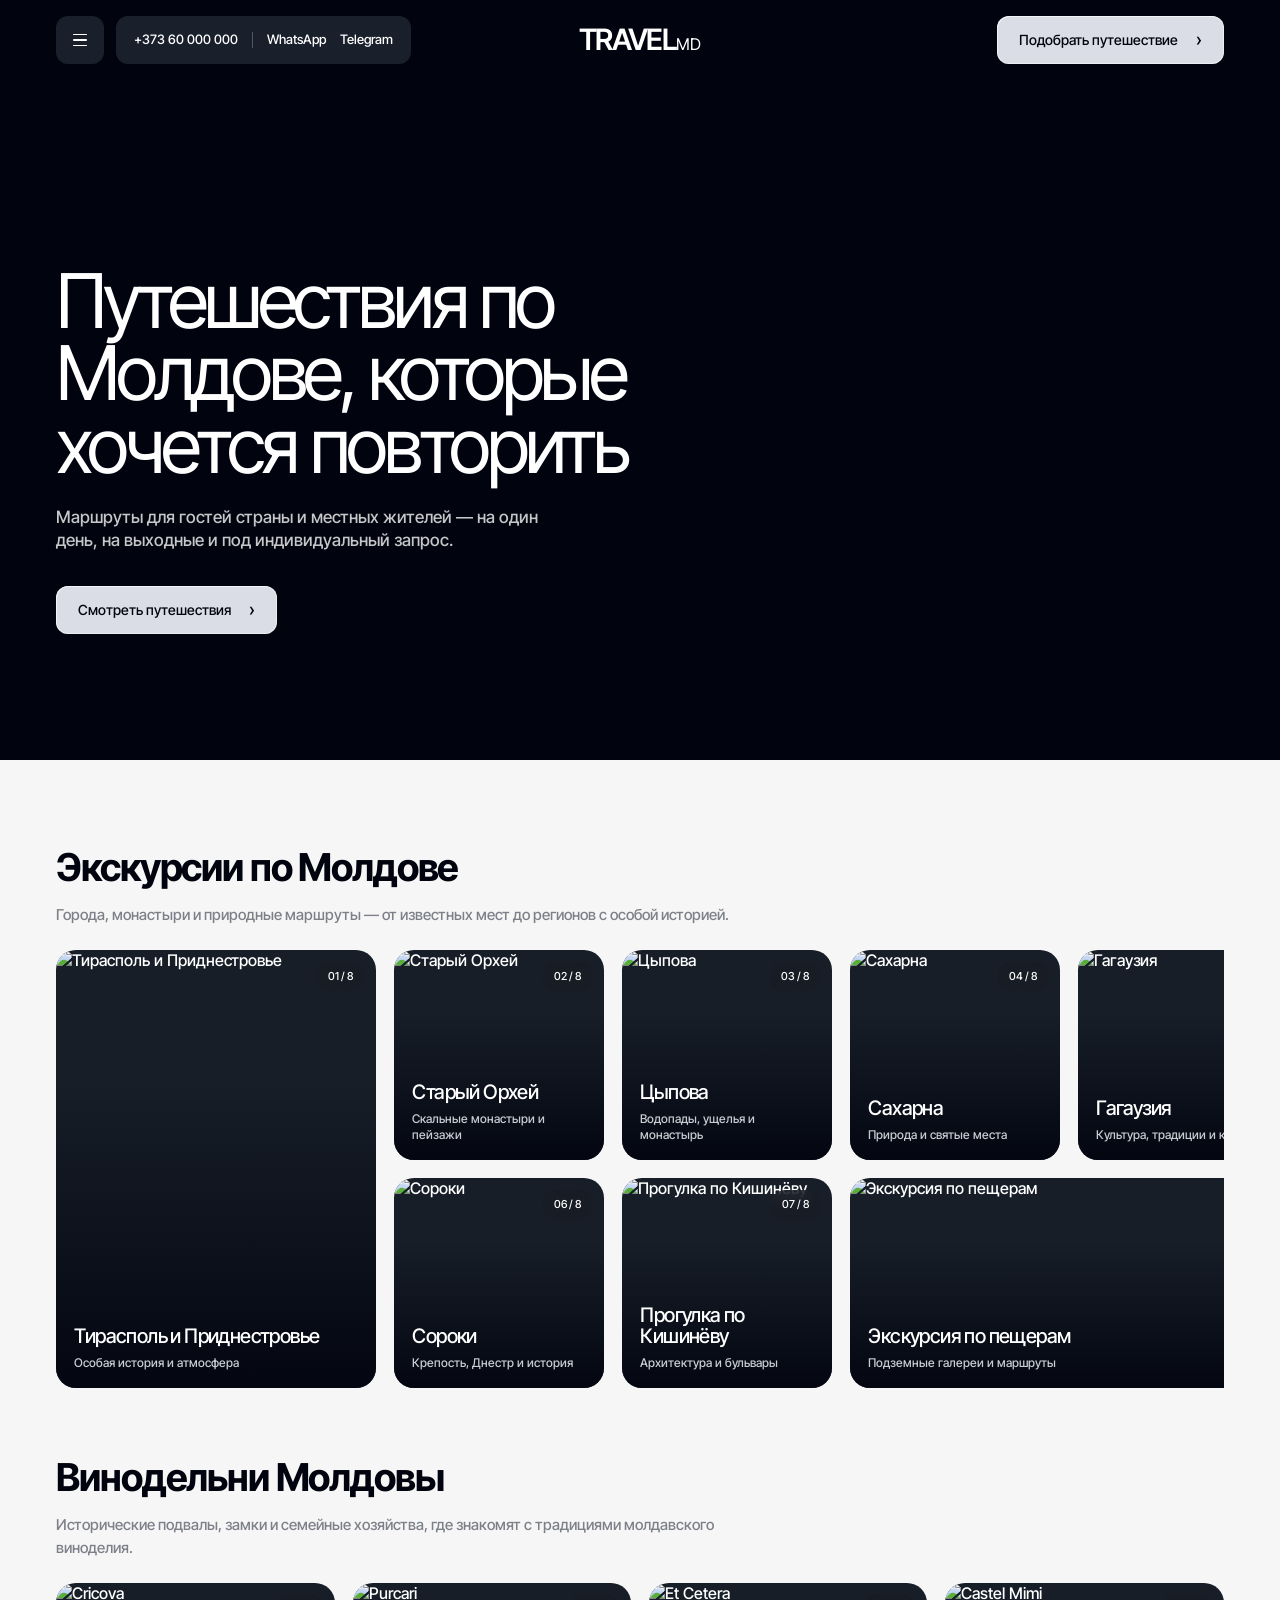
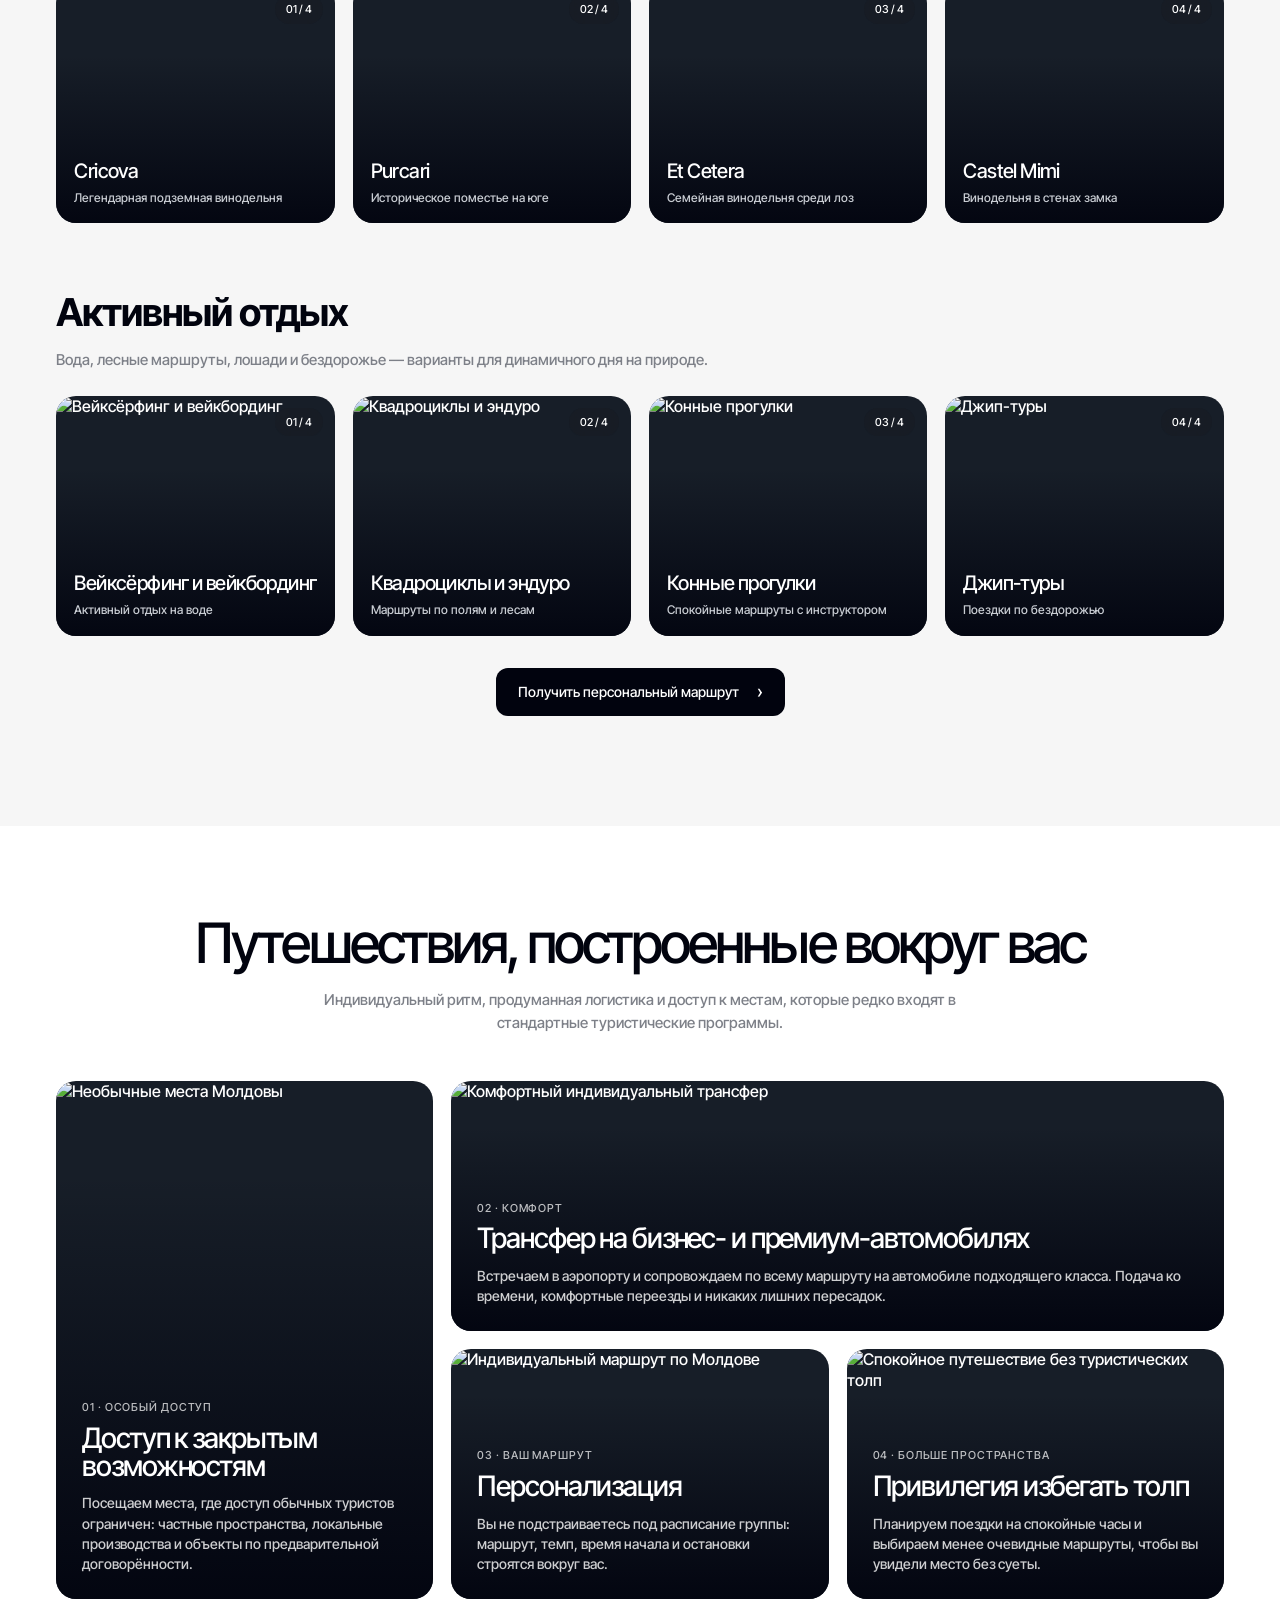
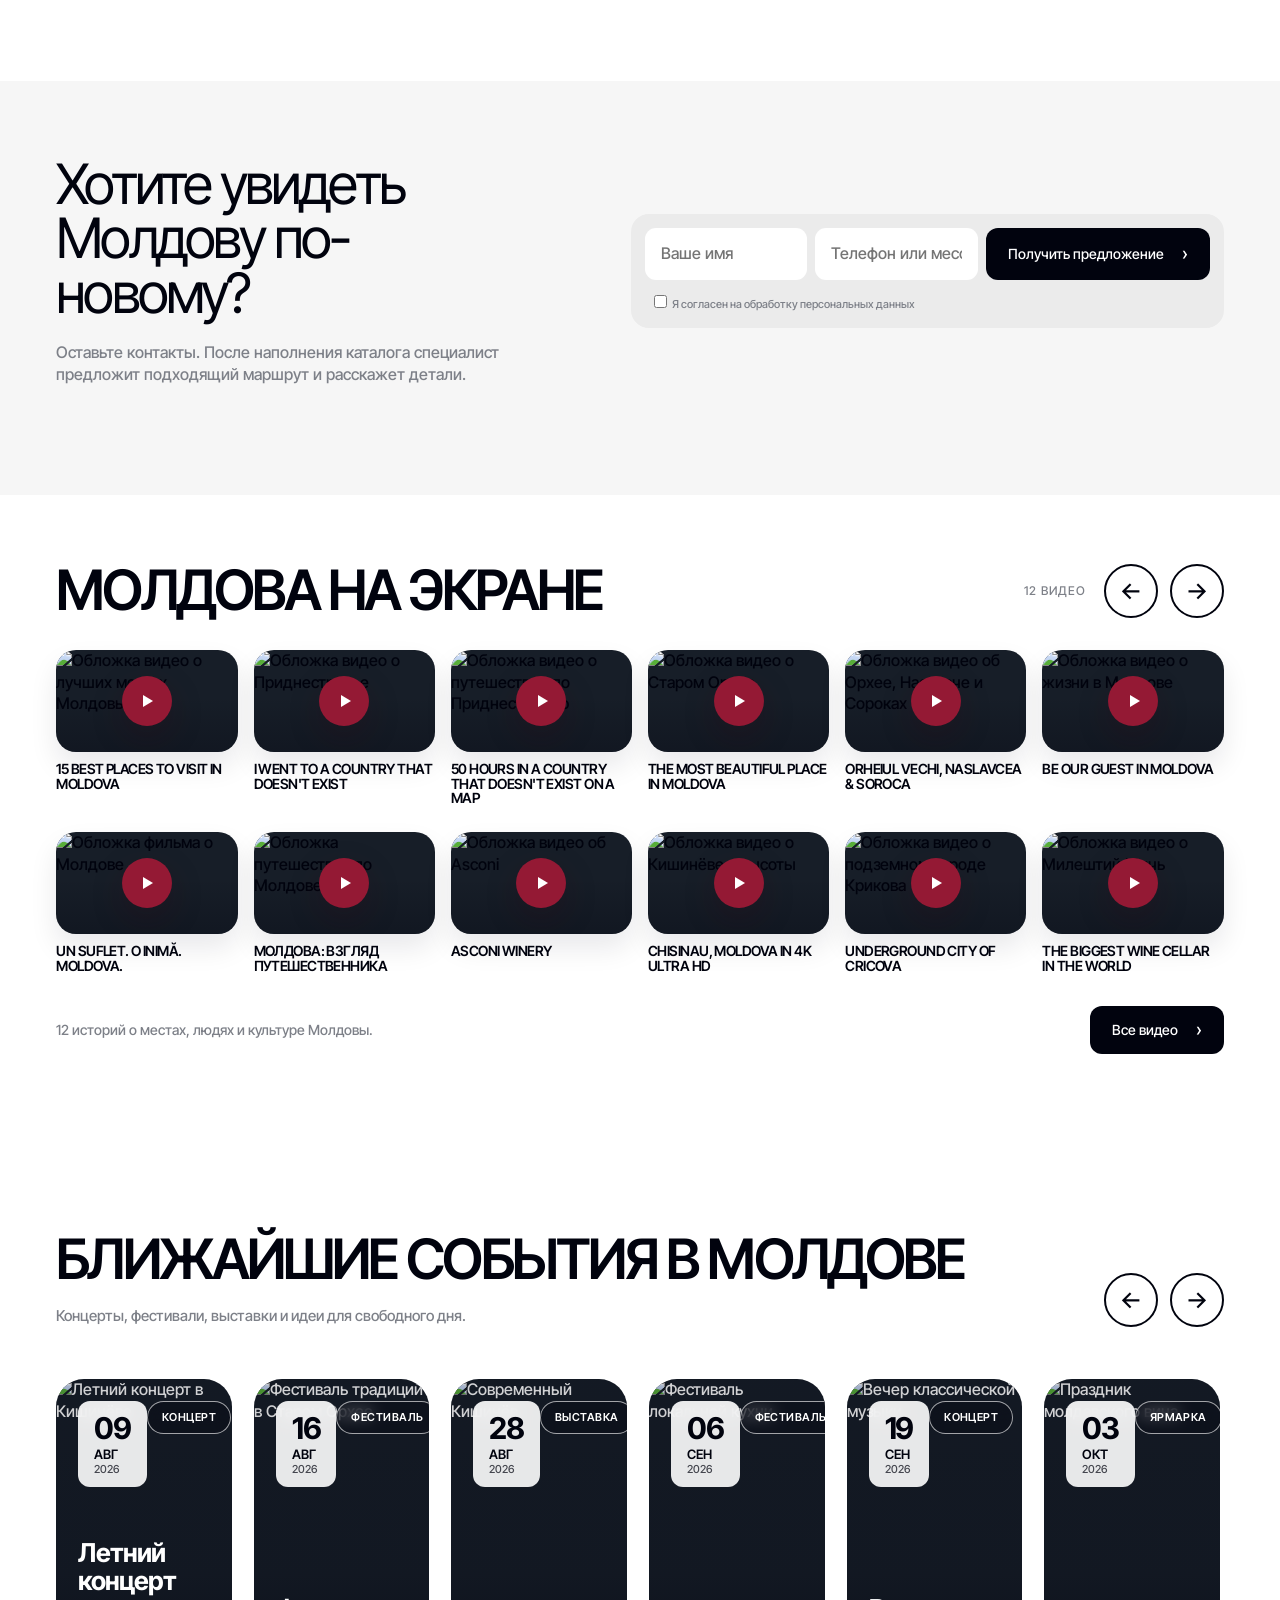
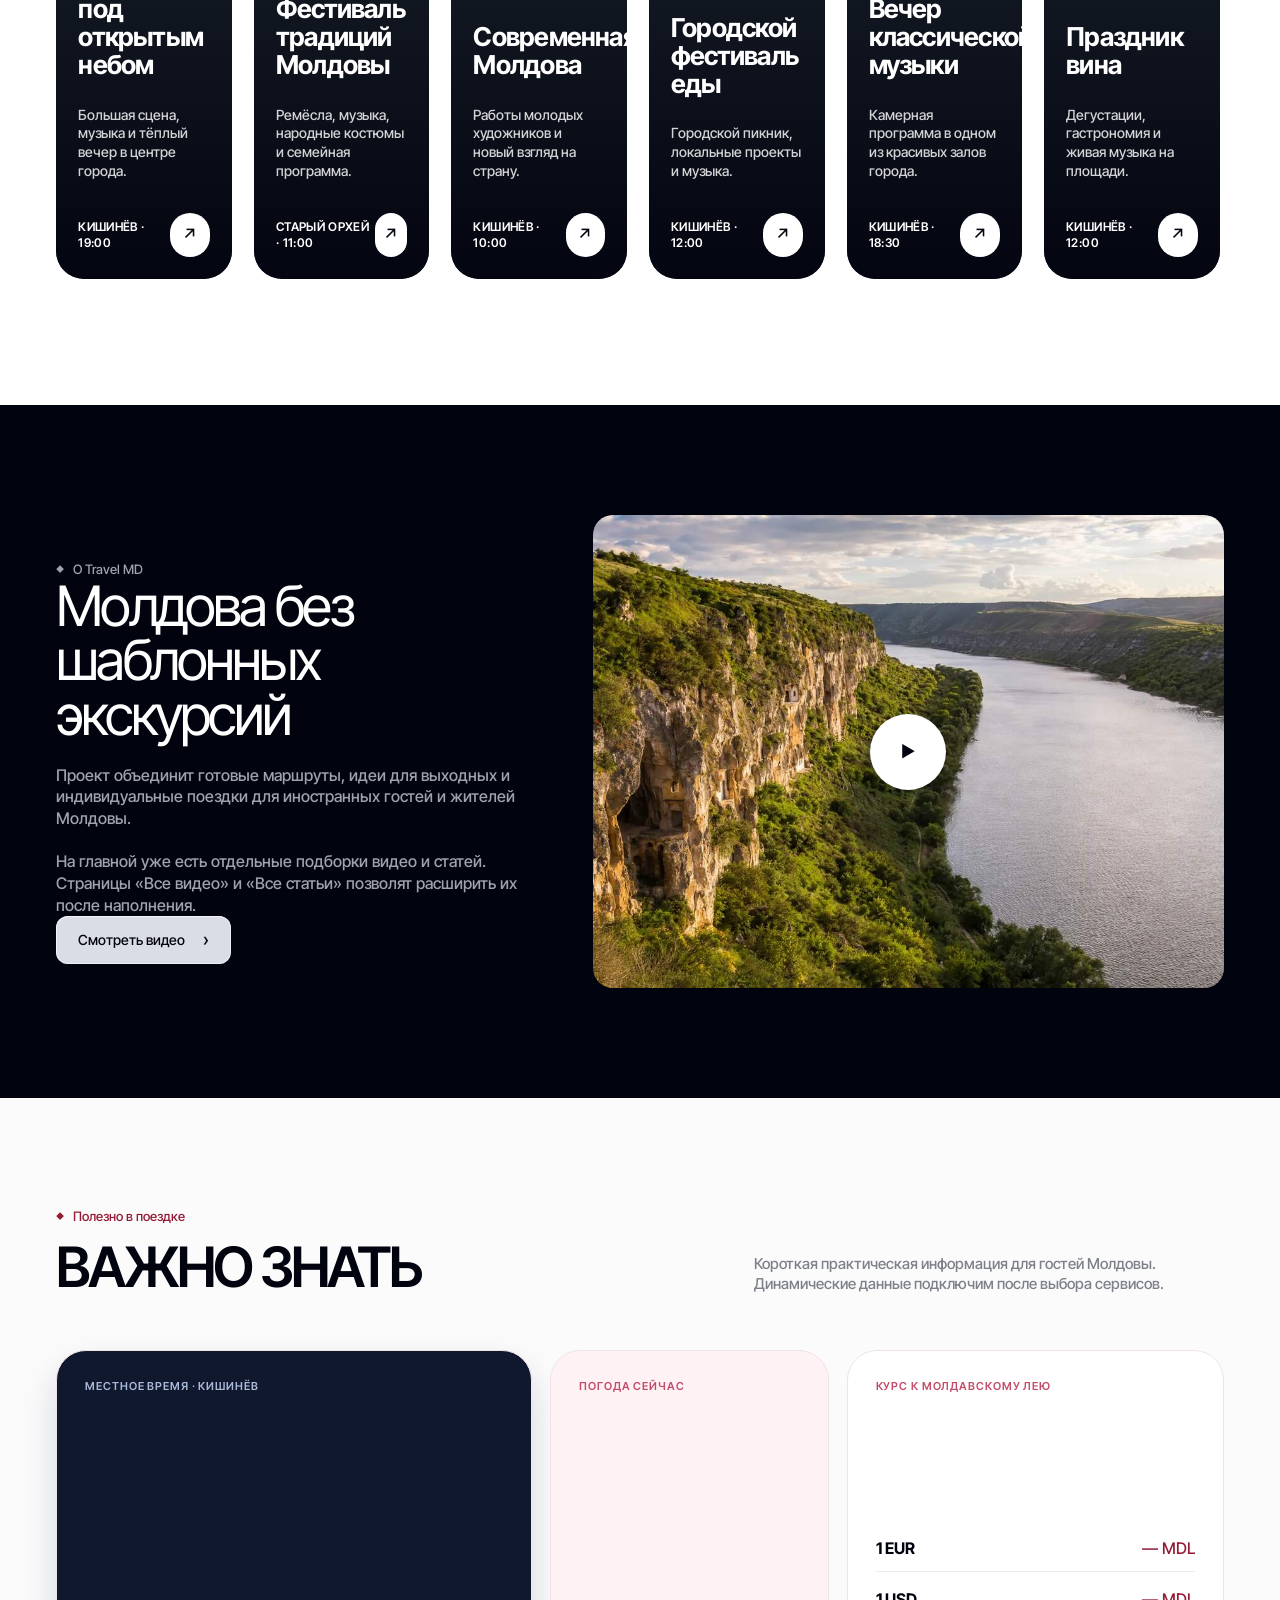
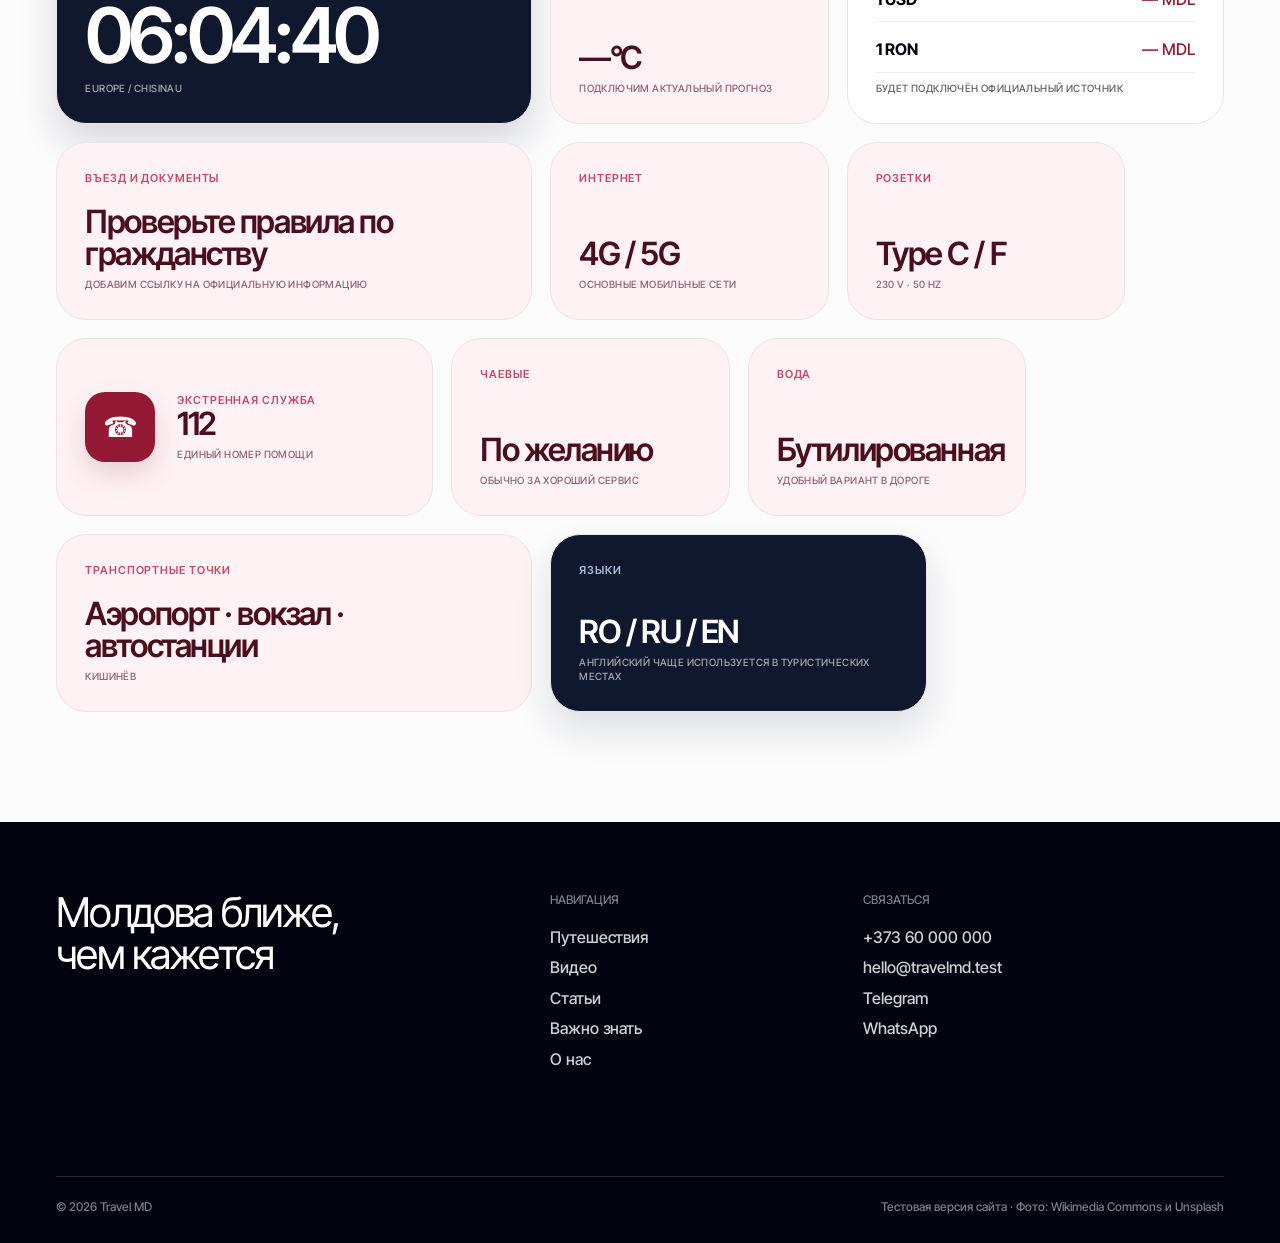
==== commit 5a21d1c2: "Replace unavailable temporary images" ====
--- a/index.html
+++ b/index.html
@@ -220,7 +220,7 @@
           </a>
 
           <a class="tour-card" href="#contact">
-            <img src="https://images.unsplash.com/photo-1500534314209-a25ddb2bd4298?auto=format&amp;fit=crop&amp;w=1600&amp;q=84" alt="Castel Mimi" loading="lazy" />
+            <img src="https://images.unsplash.com/photo-1473973266408-ed4e27abdd47?auto=format&amp;fit=crop&amp;w=1600&amp;q=84" alt="Castel Mimi" loading="lazy" />
             <span class="tour-meta">04 / 4</span>
             <div class="tour-copy">
               <strong>Castel Mimi</strong>
@@ -769,7 +769,7 @@
           </a>
 
           <a class="event-card ev-peach" href="./events/noch-muzeev.html">
-            <img class="event-image" src="https://images.unsplash.com/photo-1577083552431-6e5fd01aa342?auto=format&amp;fit=crop&amp;w=1600&amp;q=84" alt="Ночь музеев в Кишинёве" loading="lazy" />
+            <img class="event-image" src="https://images.unsplash.com/photo-1561214115-f2f134cc4912?auto=format&amp;fit=crop&amp;w=1600&amp;q=84" alt="Ночь музеев в Кишинёве" loading="lazy" />
             <div class="event-top">
               <div class="event-date">
                 <strong>07</strong>
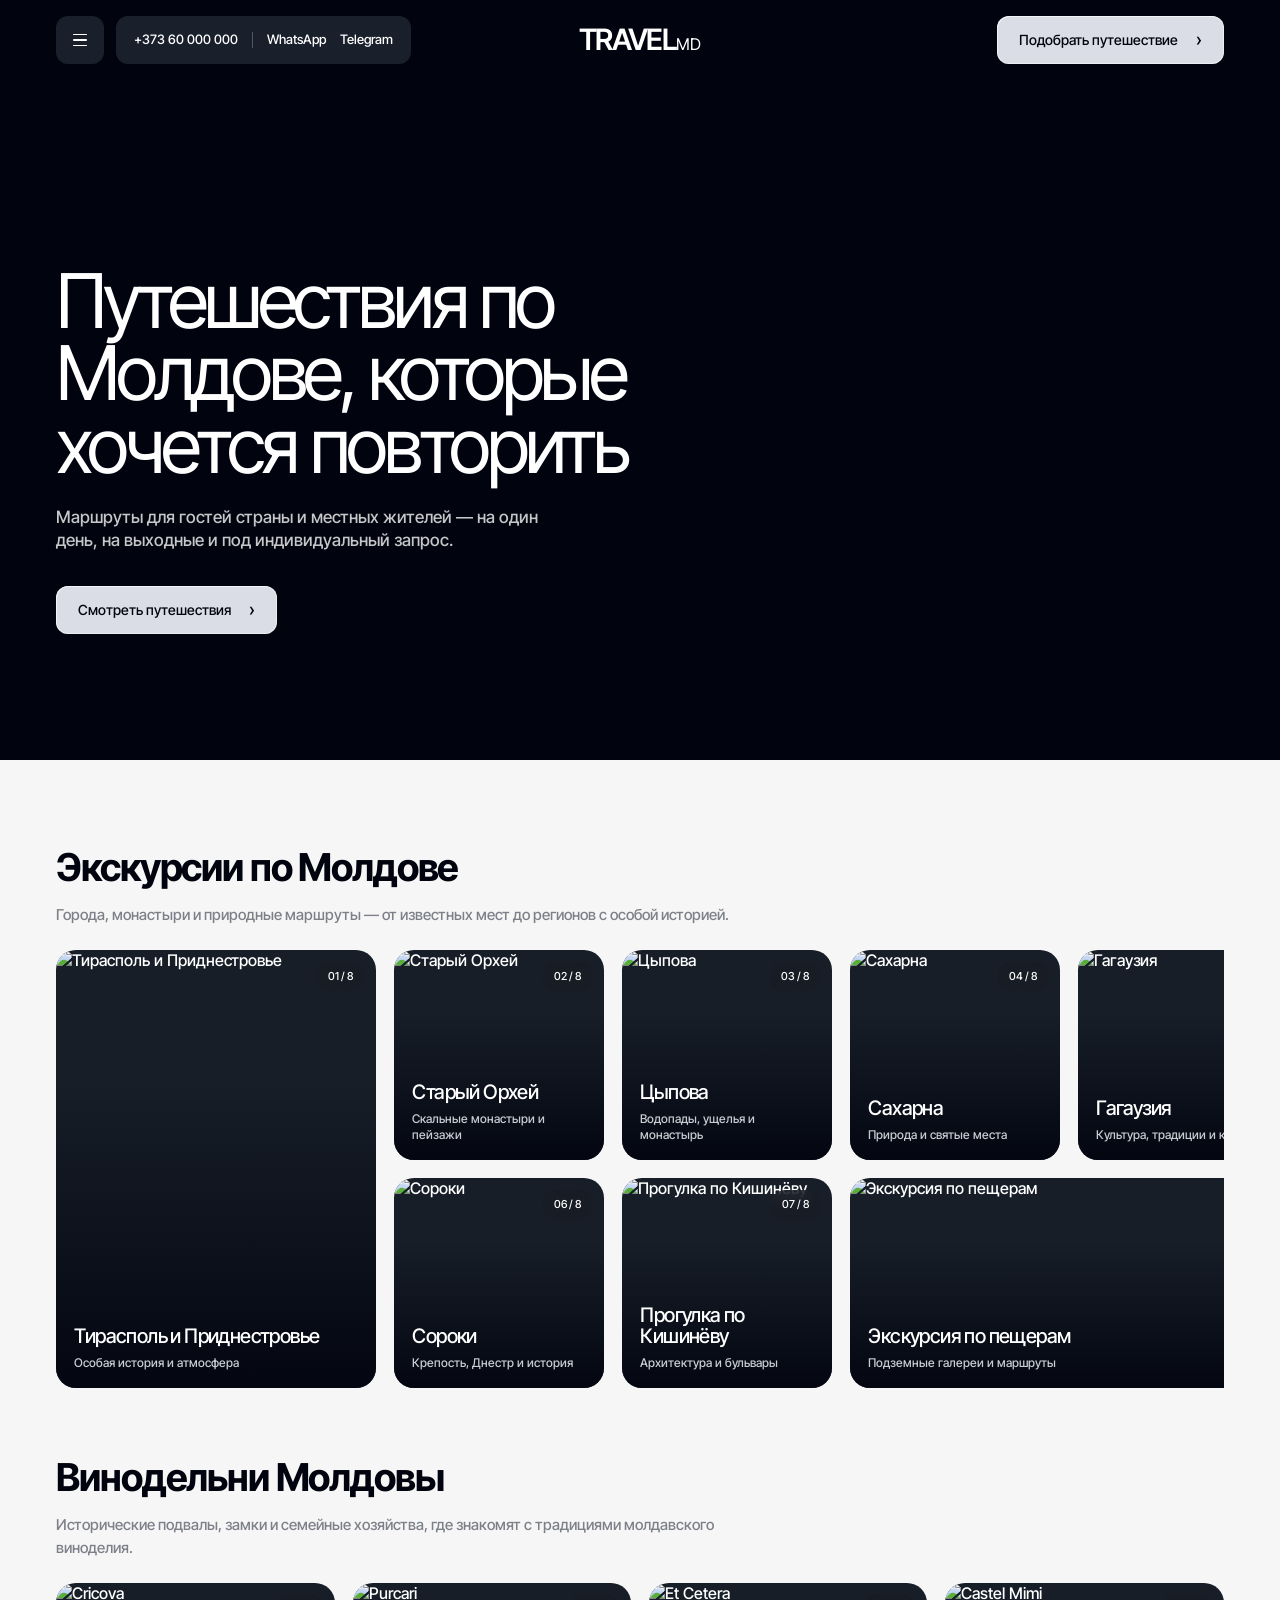
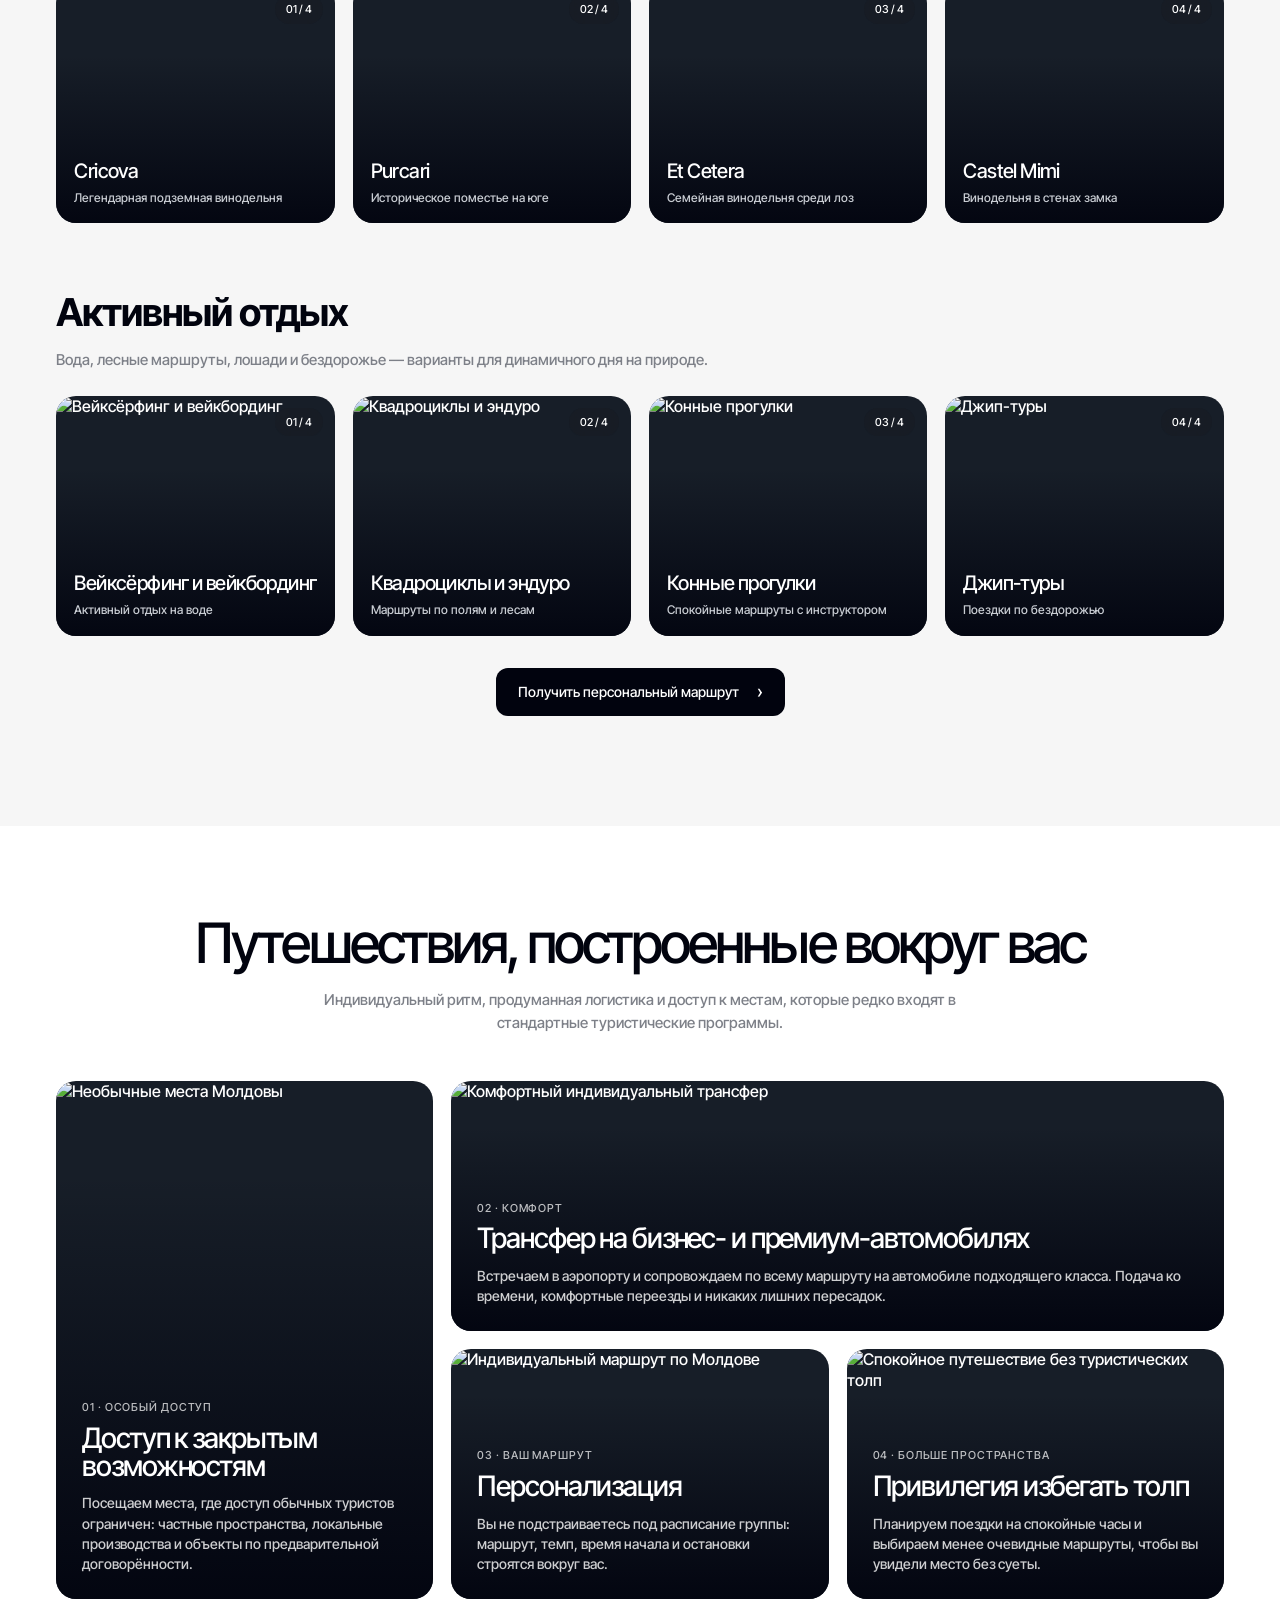
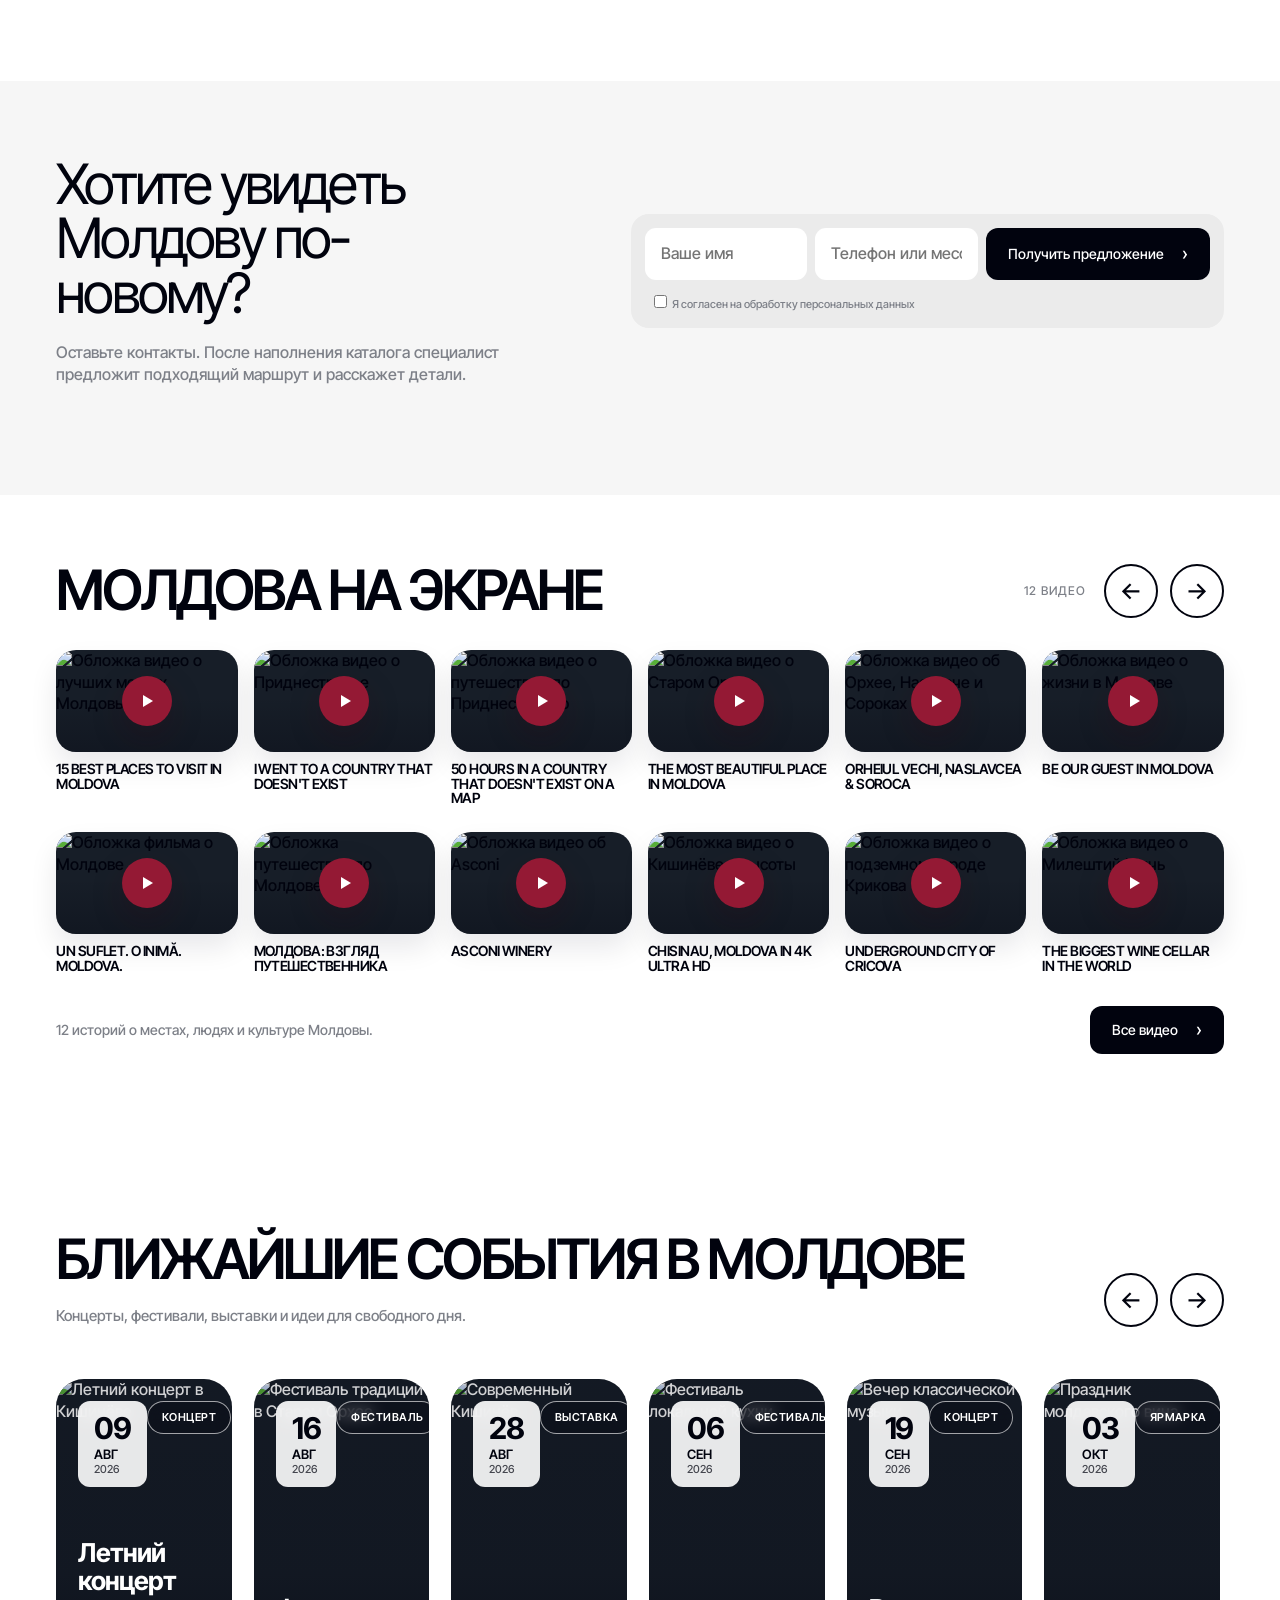
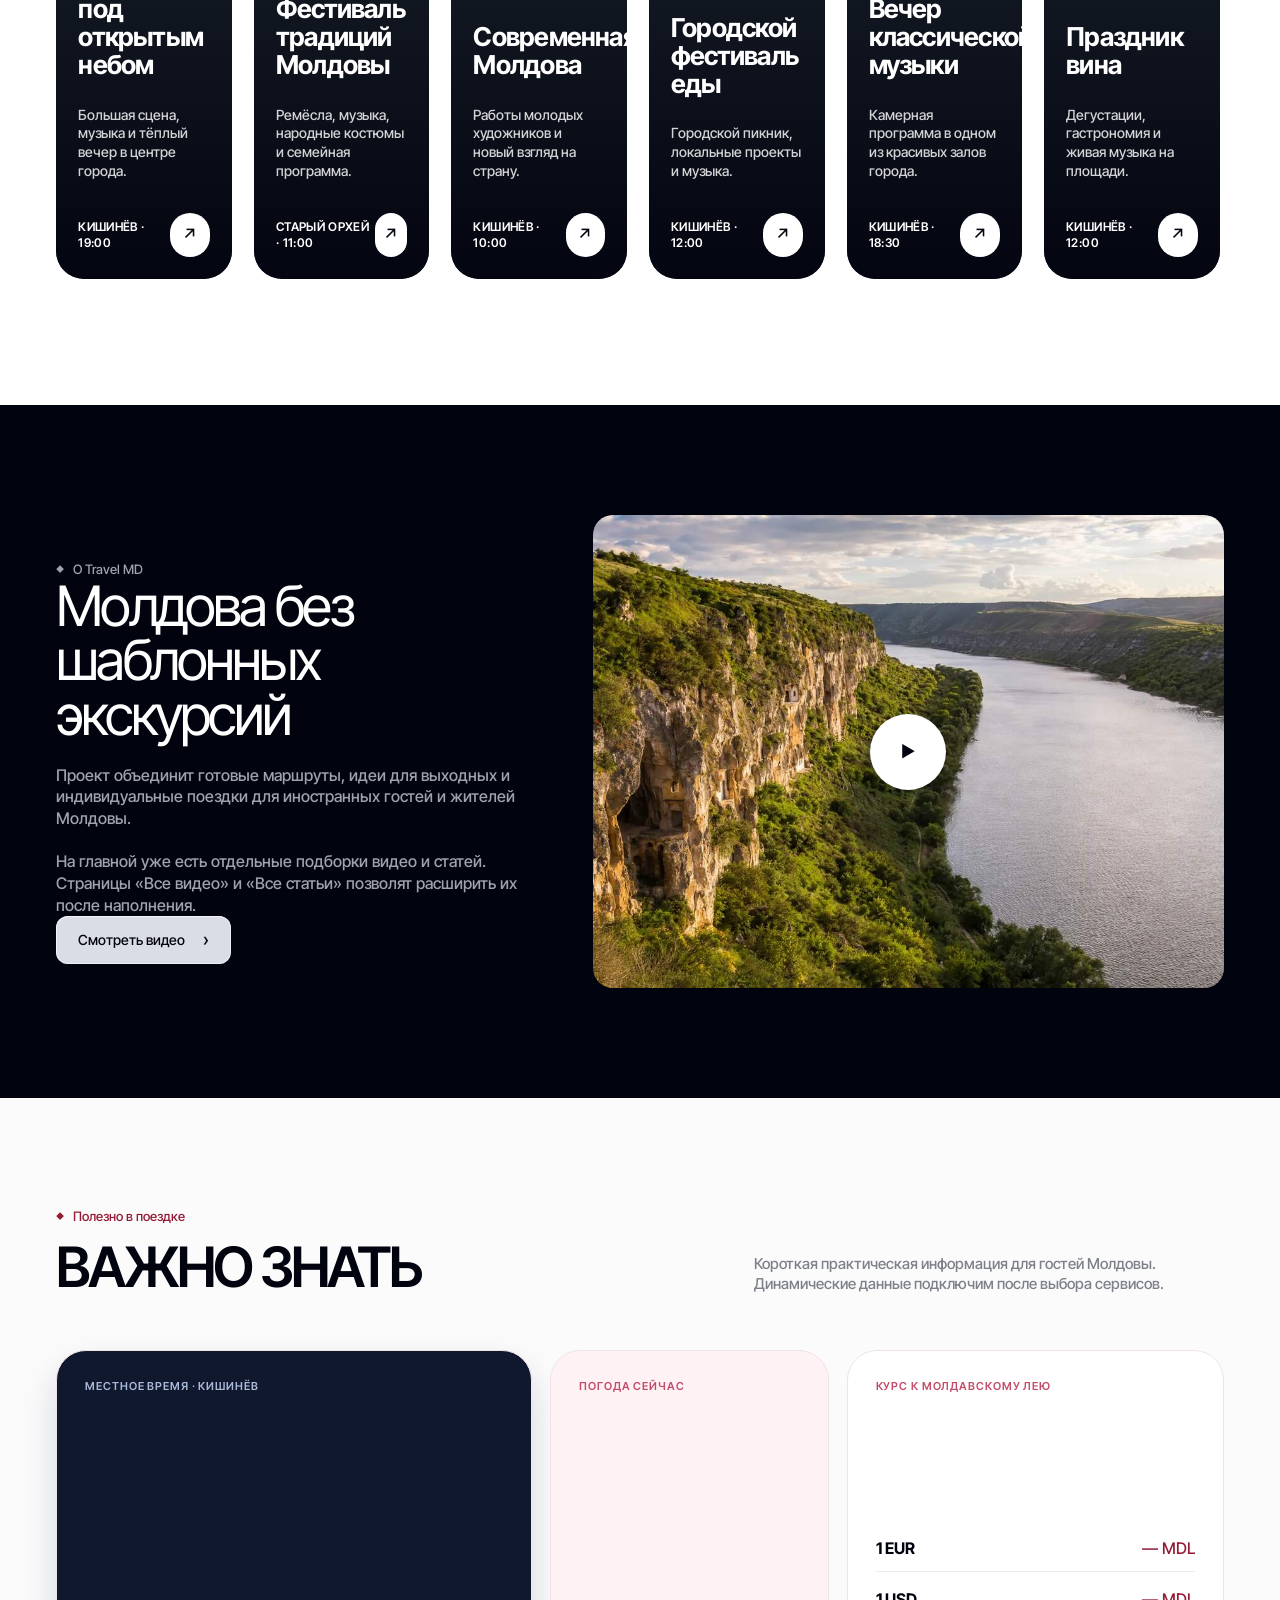
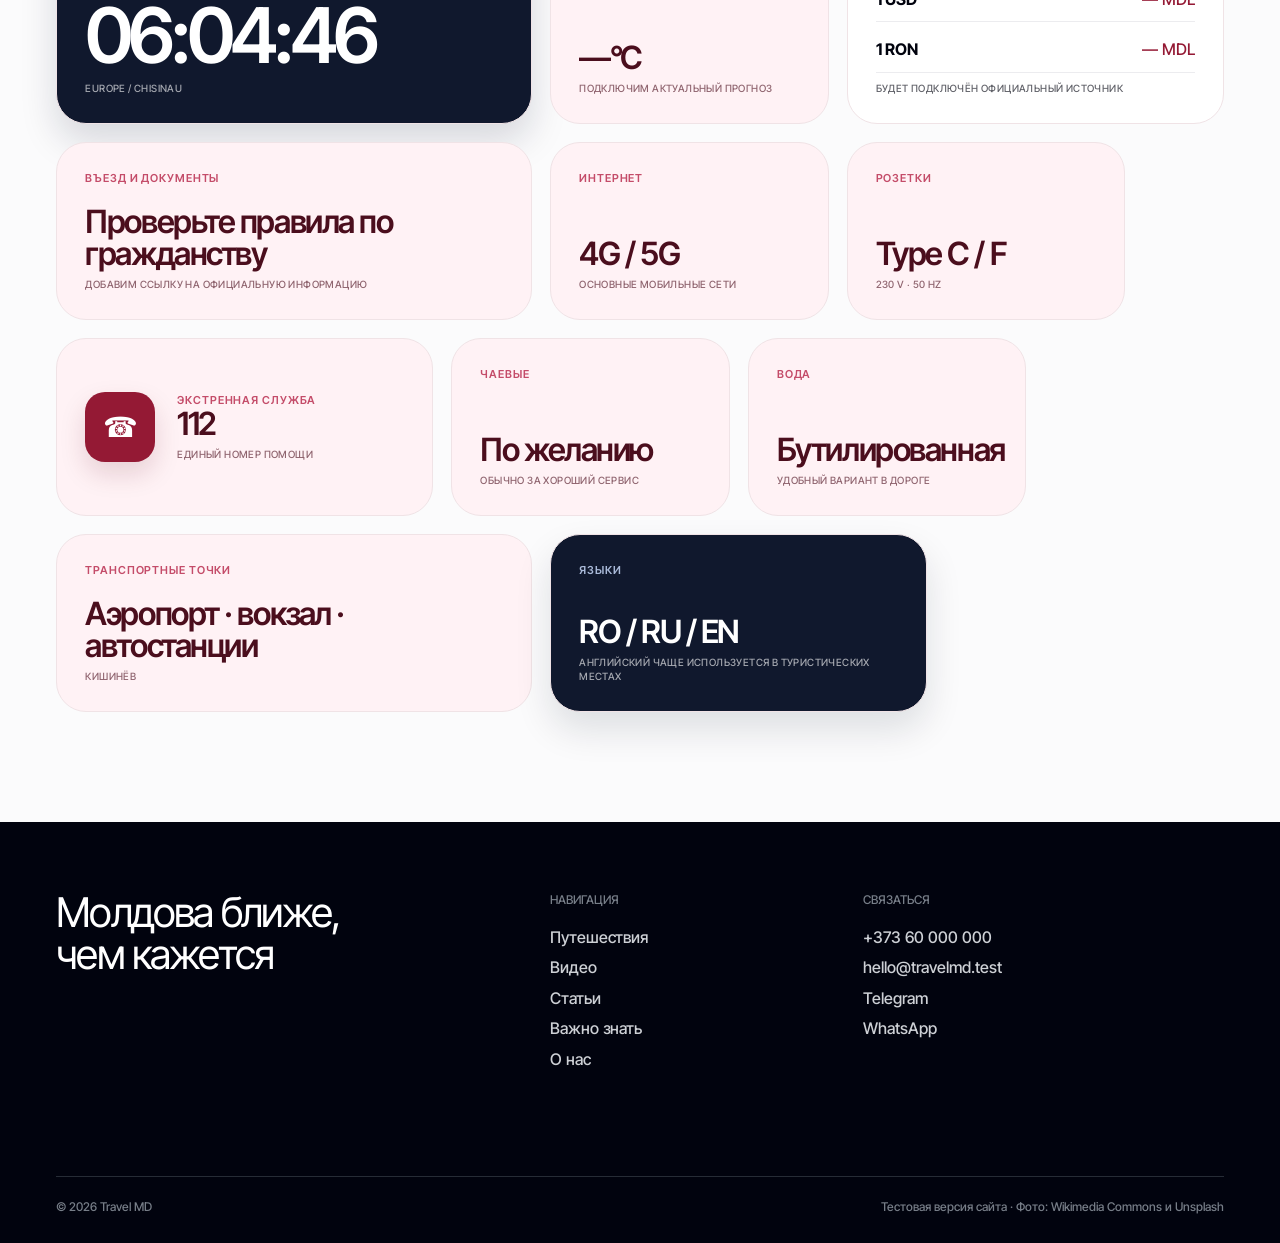
==== commit b9b6b70a: "Add tour galleries for Old Orhei and Transnistria" ====
--- a/index.html
+++ b/index.html
@@ -109,7 +109,7 @@
             </p>
           </div>
           <div class="tour-grid tour-grid--mosaic">
-          <a class="tour-card" href="#contact">
+          <a class="tour-card" href="./transnistria.html">
             <img src="https://commons.wikimedia.org/wiki/Special:FilePath/The%20pleasant%20streets%20of%20Tiraspol%2C%20Transnistria%20(16164852697).jpg?width=1800" alt="Тирасполь и Приднестровье" loading="lazy" />
             <span class="tour-meta">01 / 8</span>
             <div class="tour-copy">
@@ -118,7 +118,7 @@
             </div>
           </a>
 
-          <a class="tour-card" href="#contact">
+          <a class="tour-card" href="./old-orhei.html">
             <img src="https://commons.wikimedia.org/wiki/Special:FilePath/Orhei%20Moldova%20Orheiul%20Vechi.jpg?width=1800" alt="Старый Орхей" loading="lazy" />
             <span class="tour-meta">02 / 8</span>
             <div class="tour-copy">
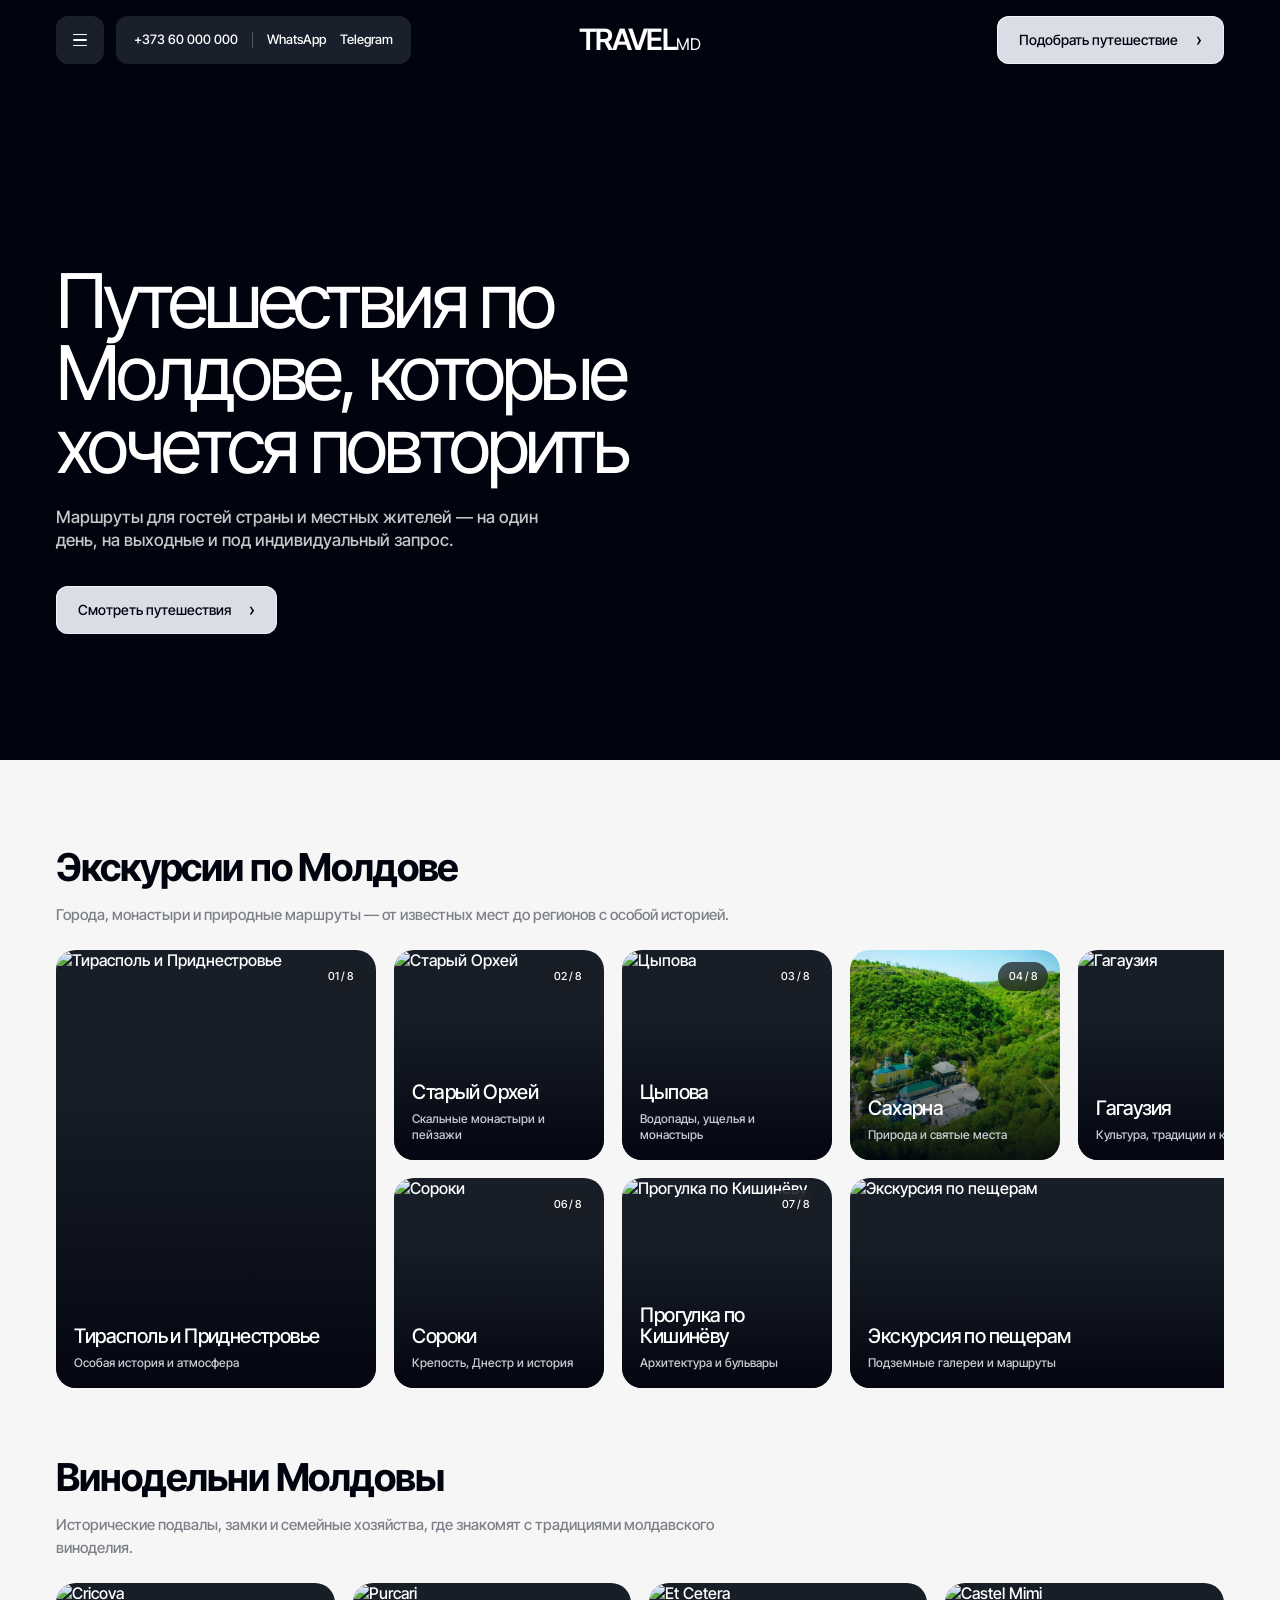
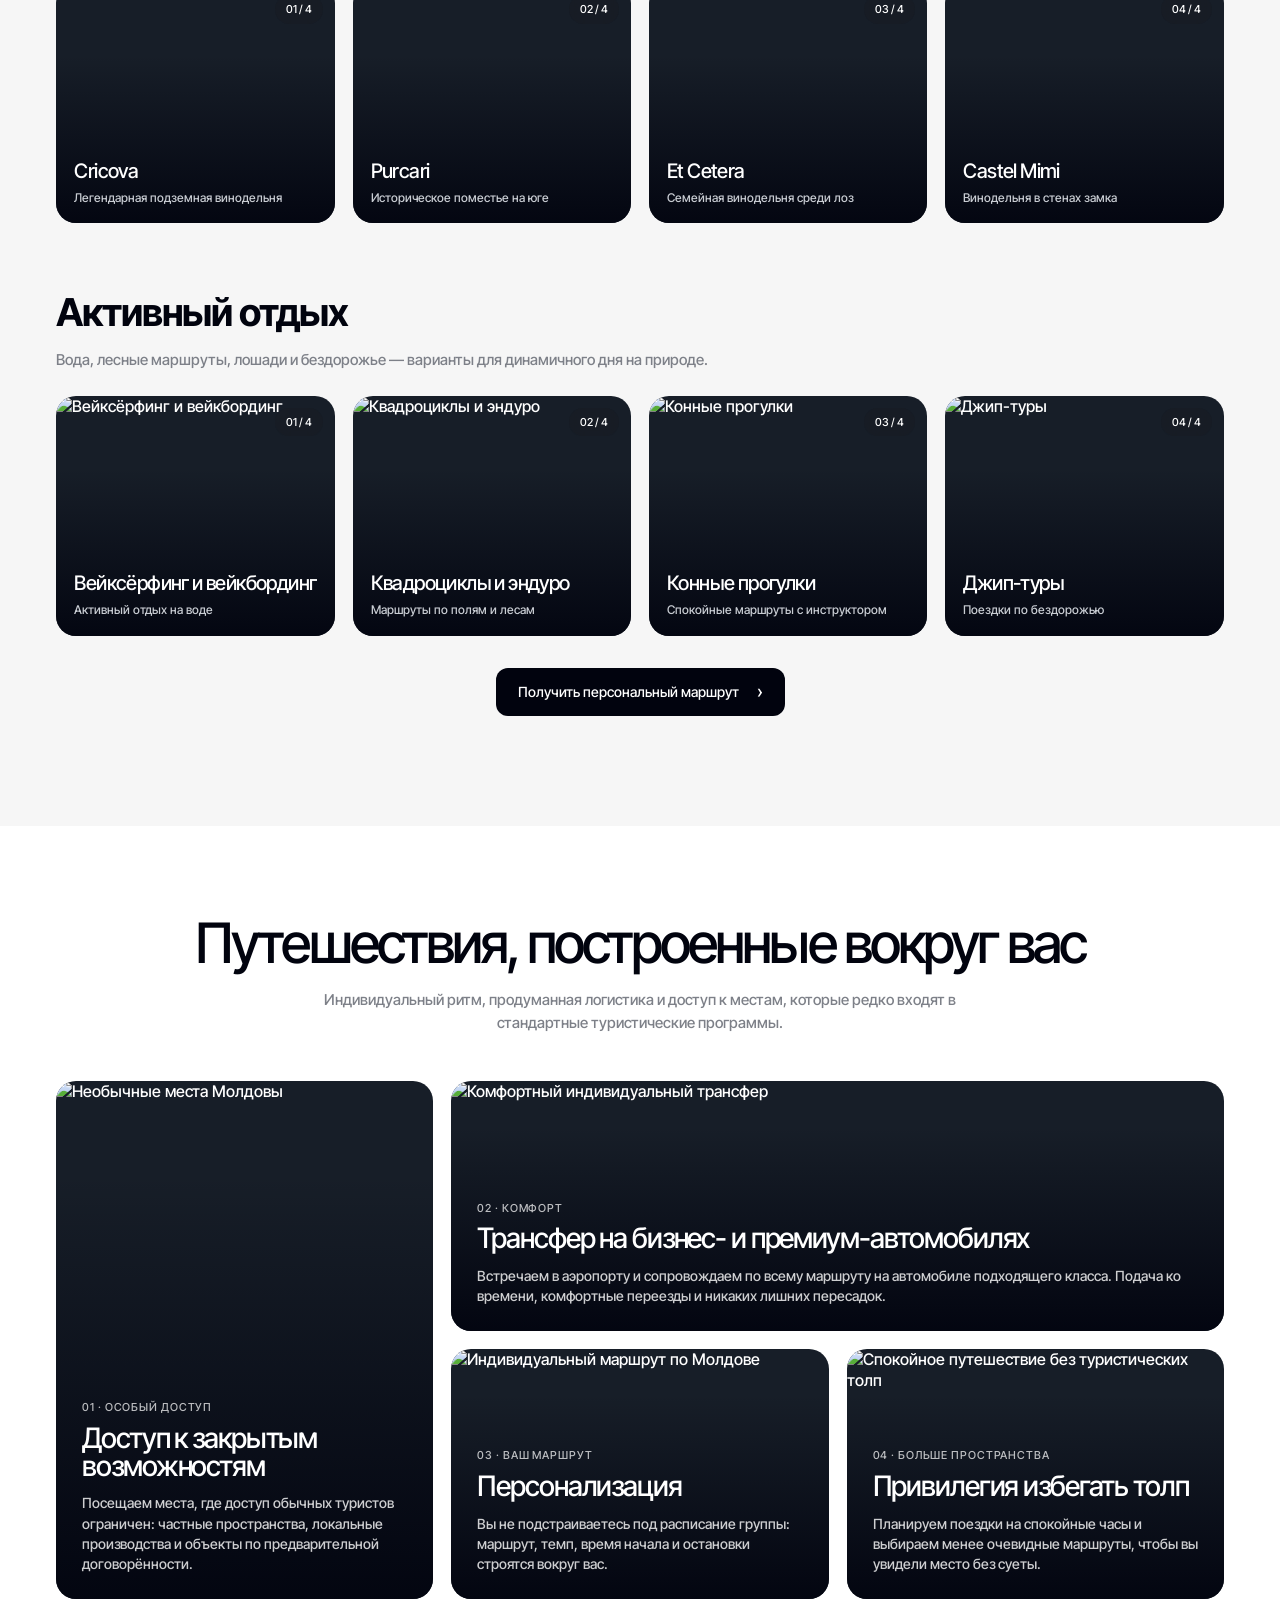
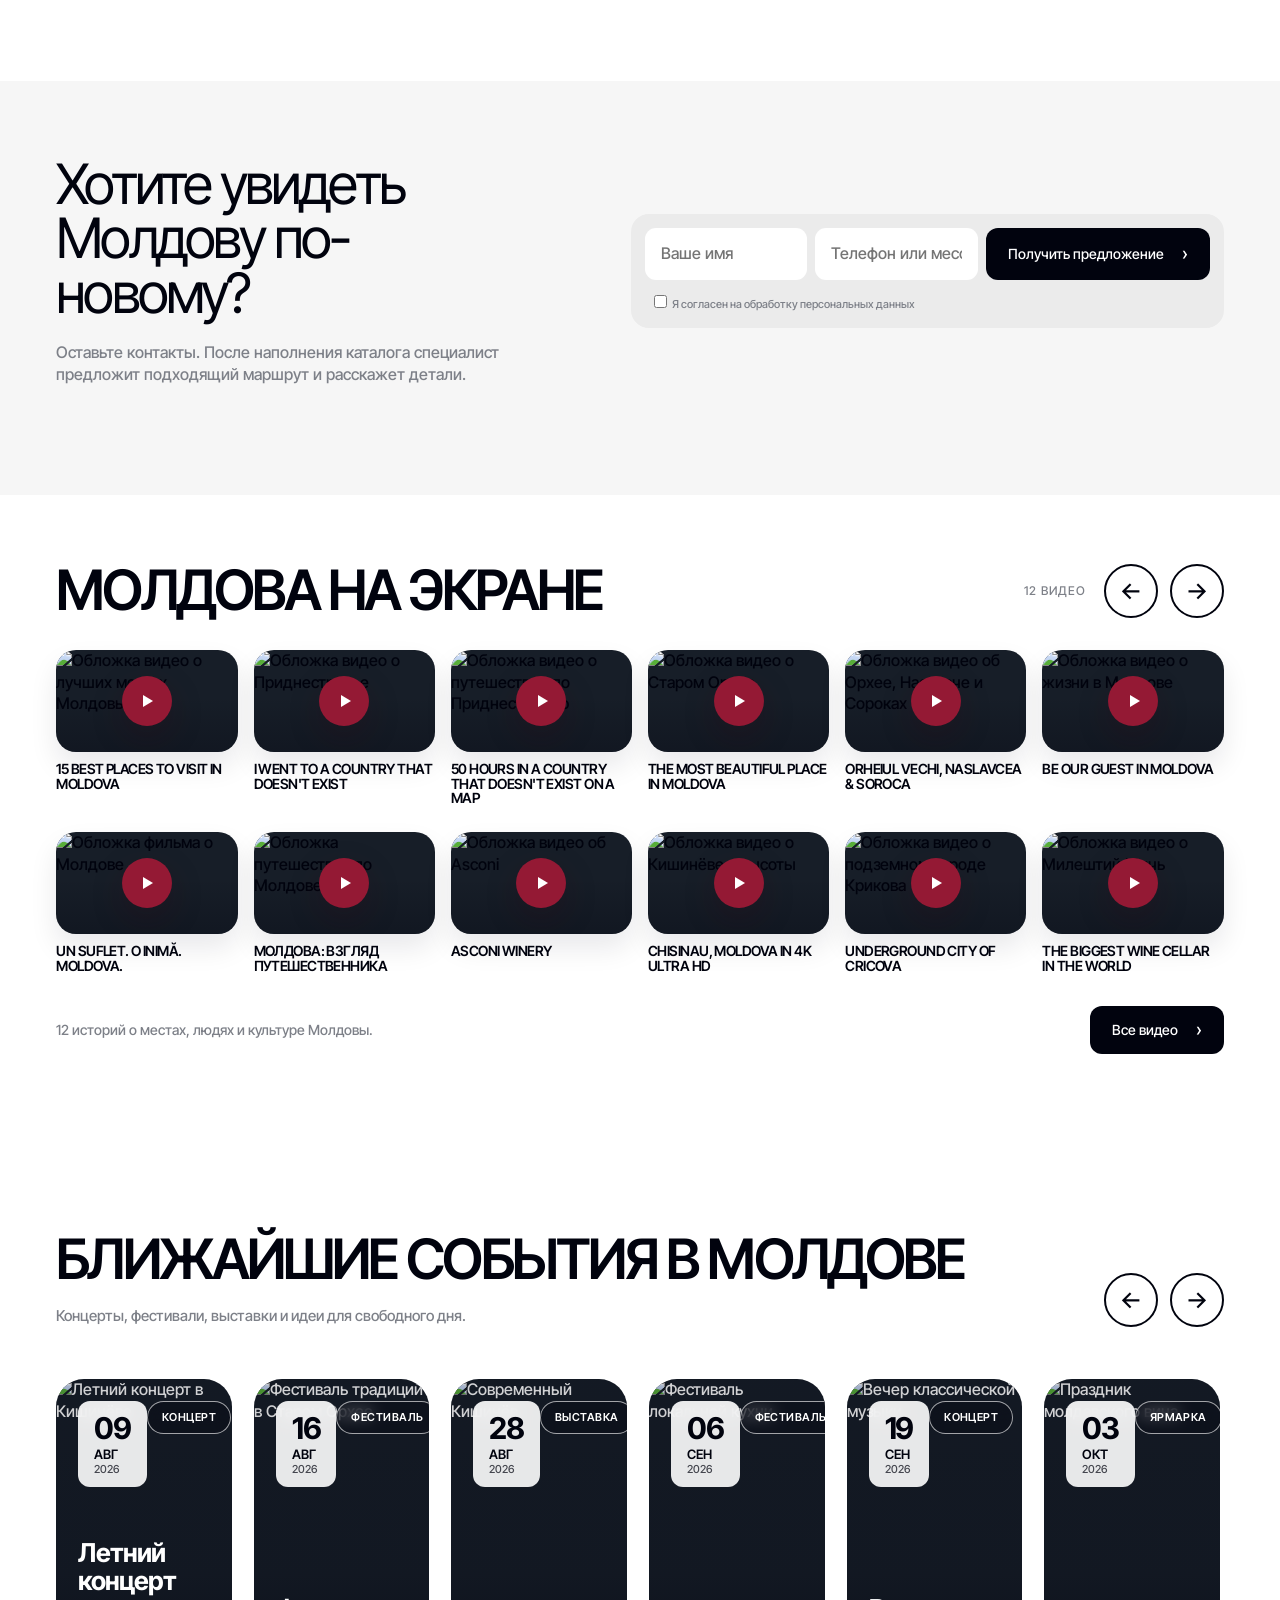
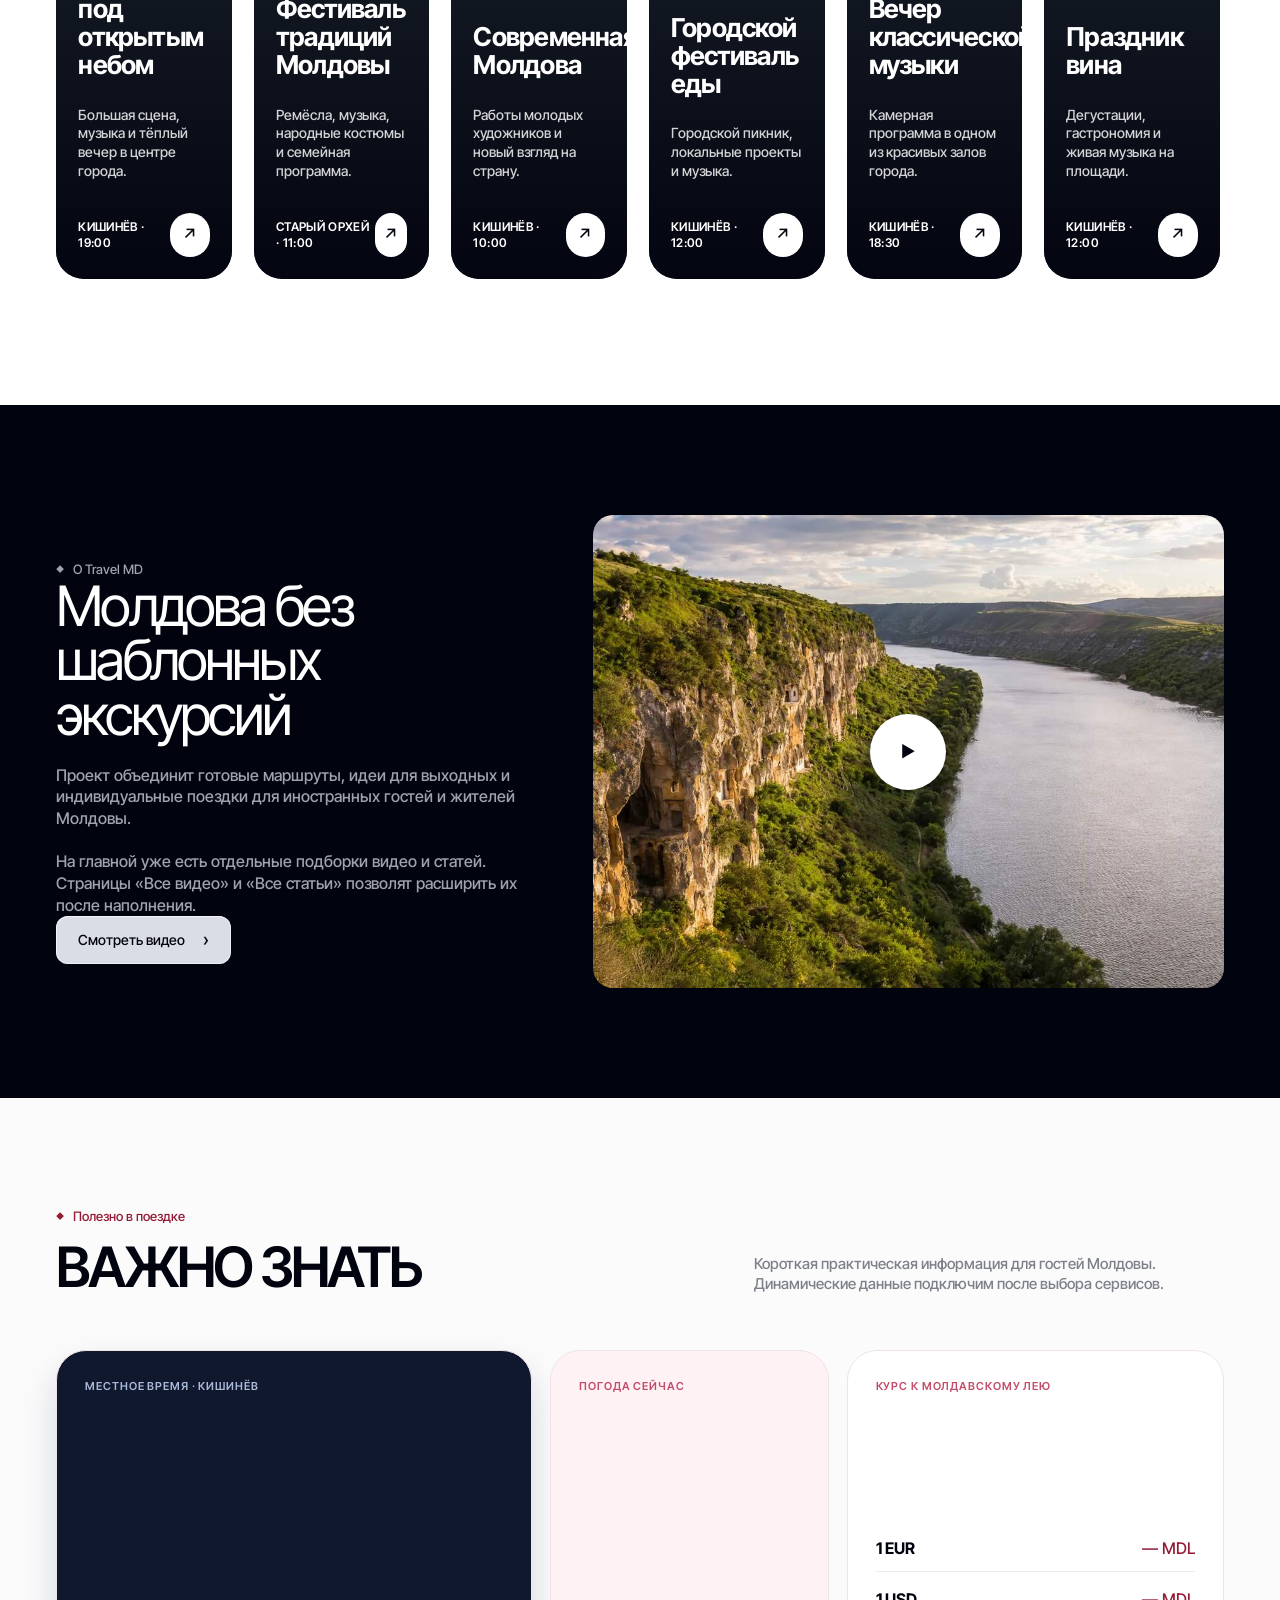
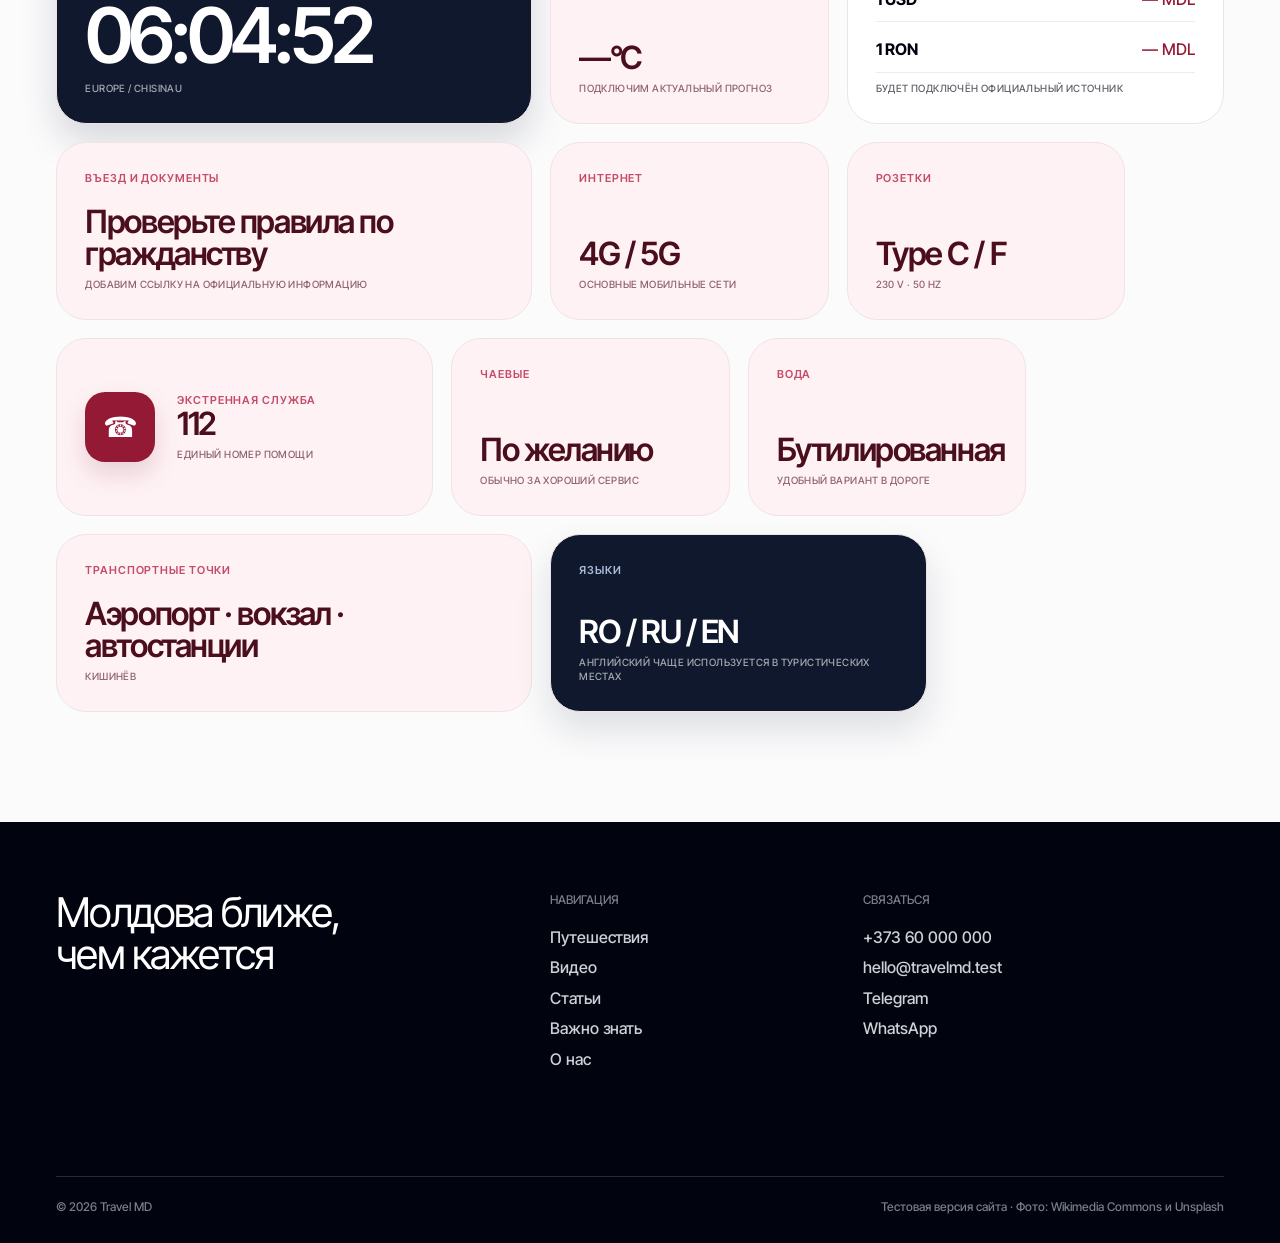
==== commit 1cc90ddb: "Add Saharna tour gallery with original photos" ====
--- a/index.html
+++ b/index.html
@@ -136,8 +136,8 @@
             </div>
           </a>
 
-          <a class="tour-card" href="#contact">
-            <img src="https://commons.wikimedia.org/wiki/Special:FilePath/Small%20waterfall%20nearby%20saharna%20monastery.jpg?width=1800" alt="Сахарна" loading="lazy" />
+          <a class="tour-card" href="./saharna.html">
+            <img src="./assets/tours/saharna-monastery-aerial.jpeg" alt="Сахарненский монастырь и ущелье" loading="lazy" />
             <span class="tour-meta">04 / 8</span>
             <div class="tour-copy">
               <strong>Сахарна</strong>
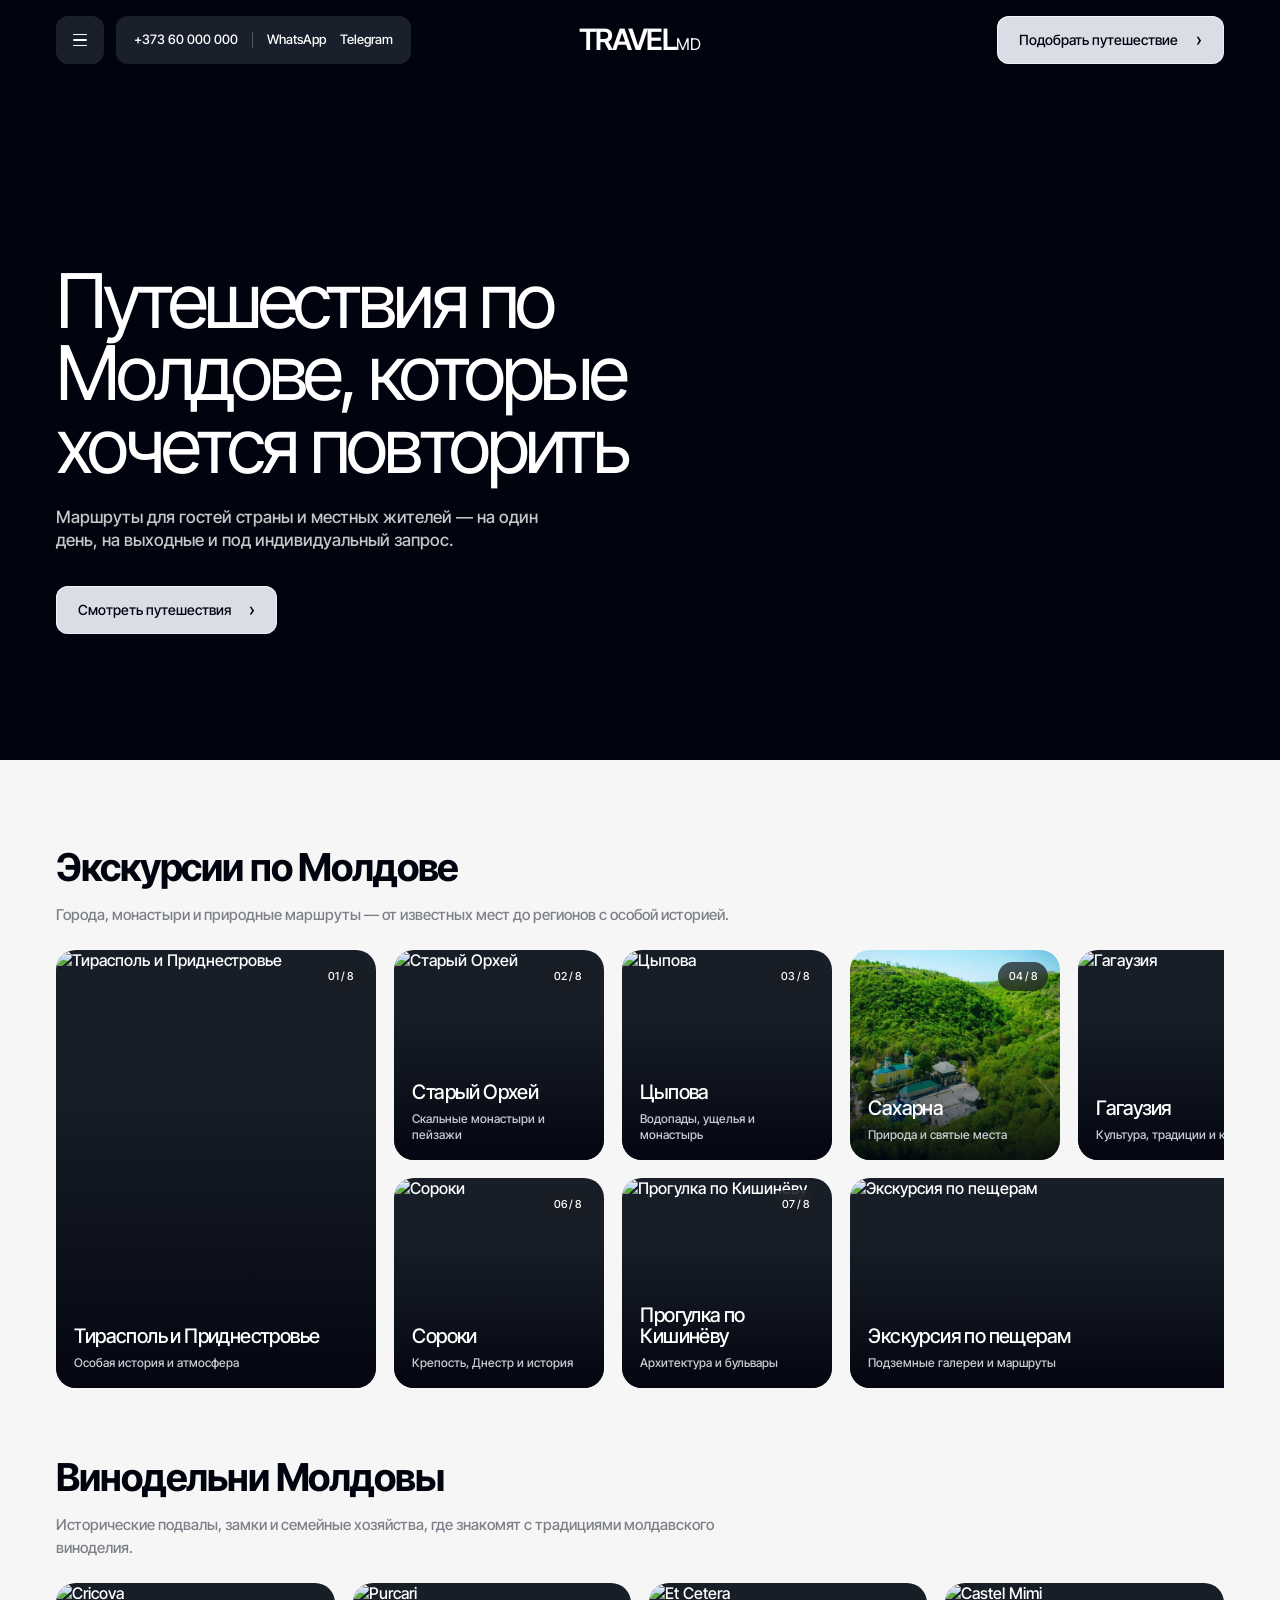
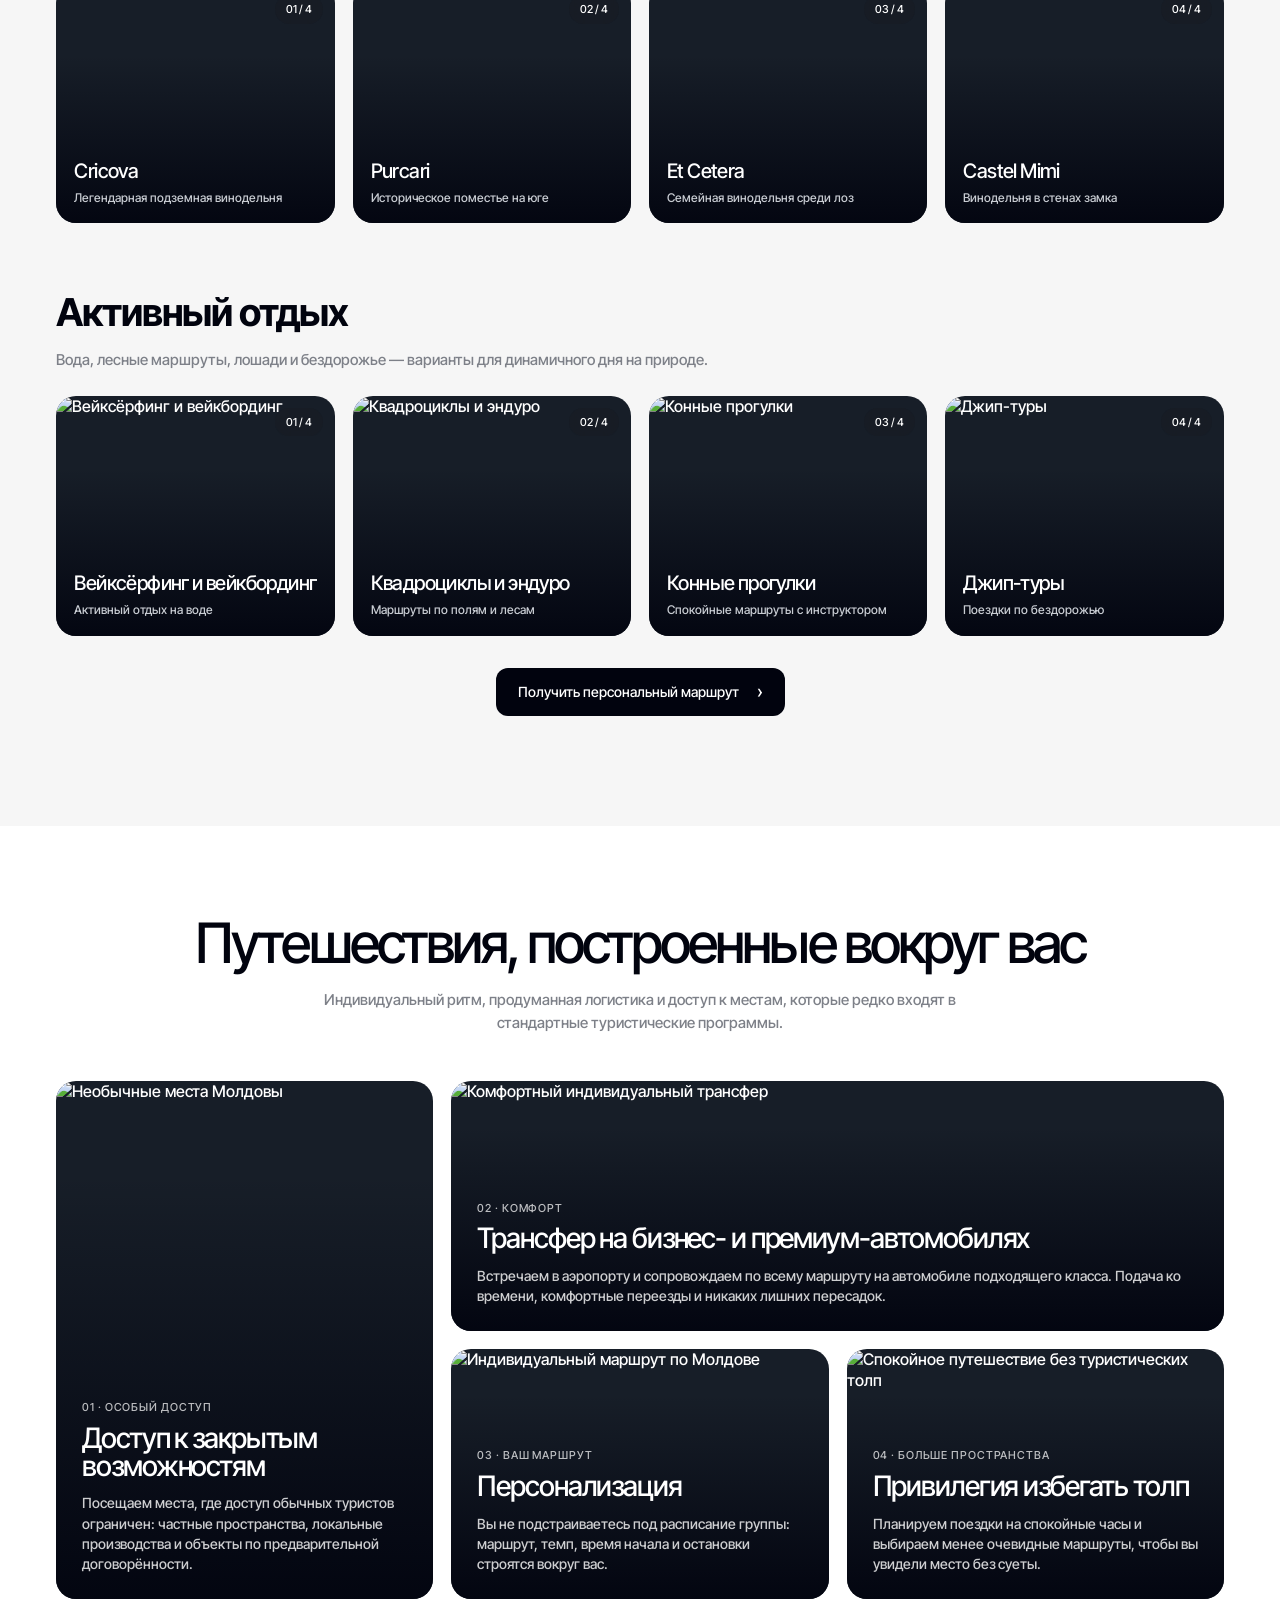
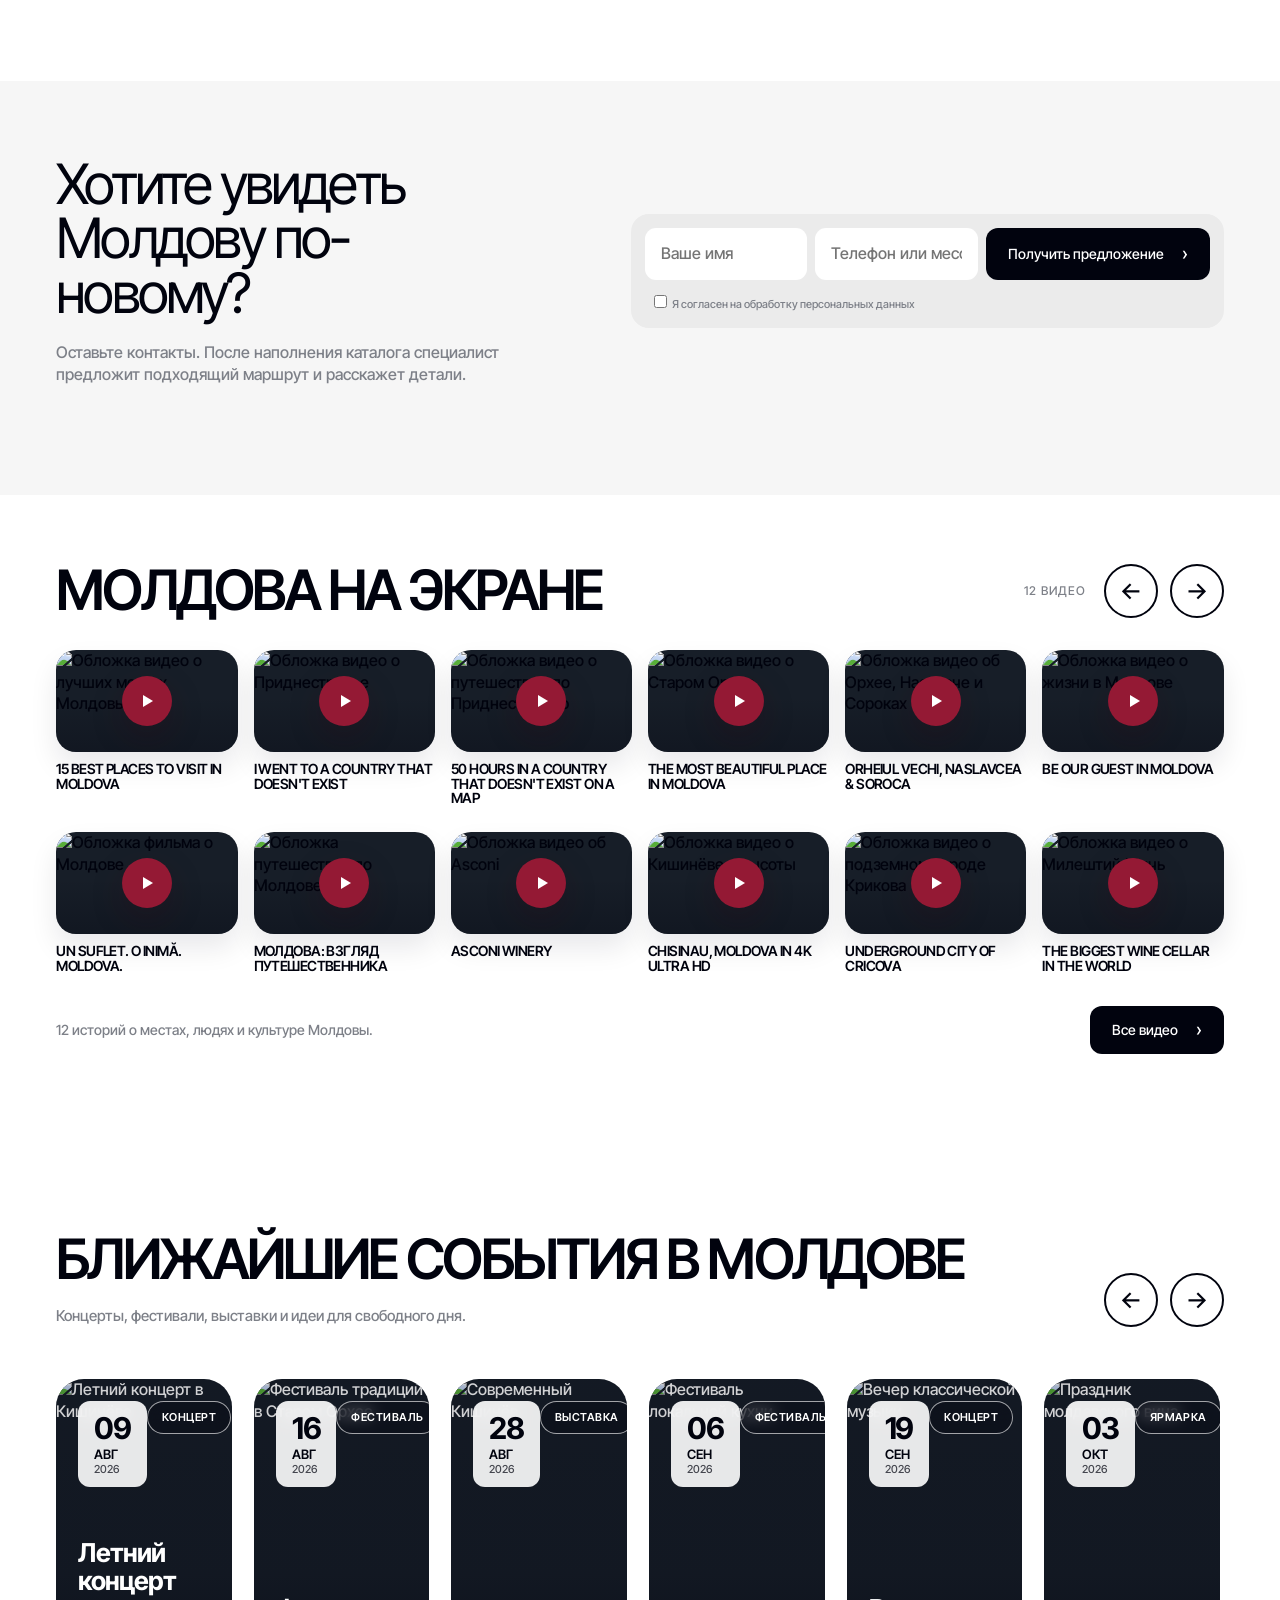
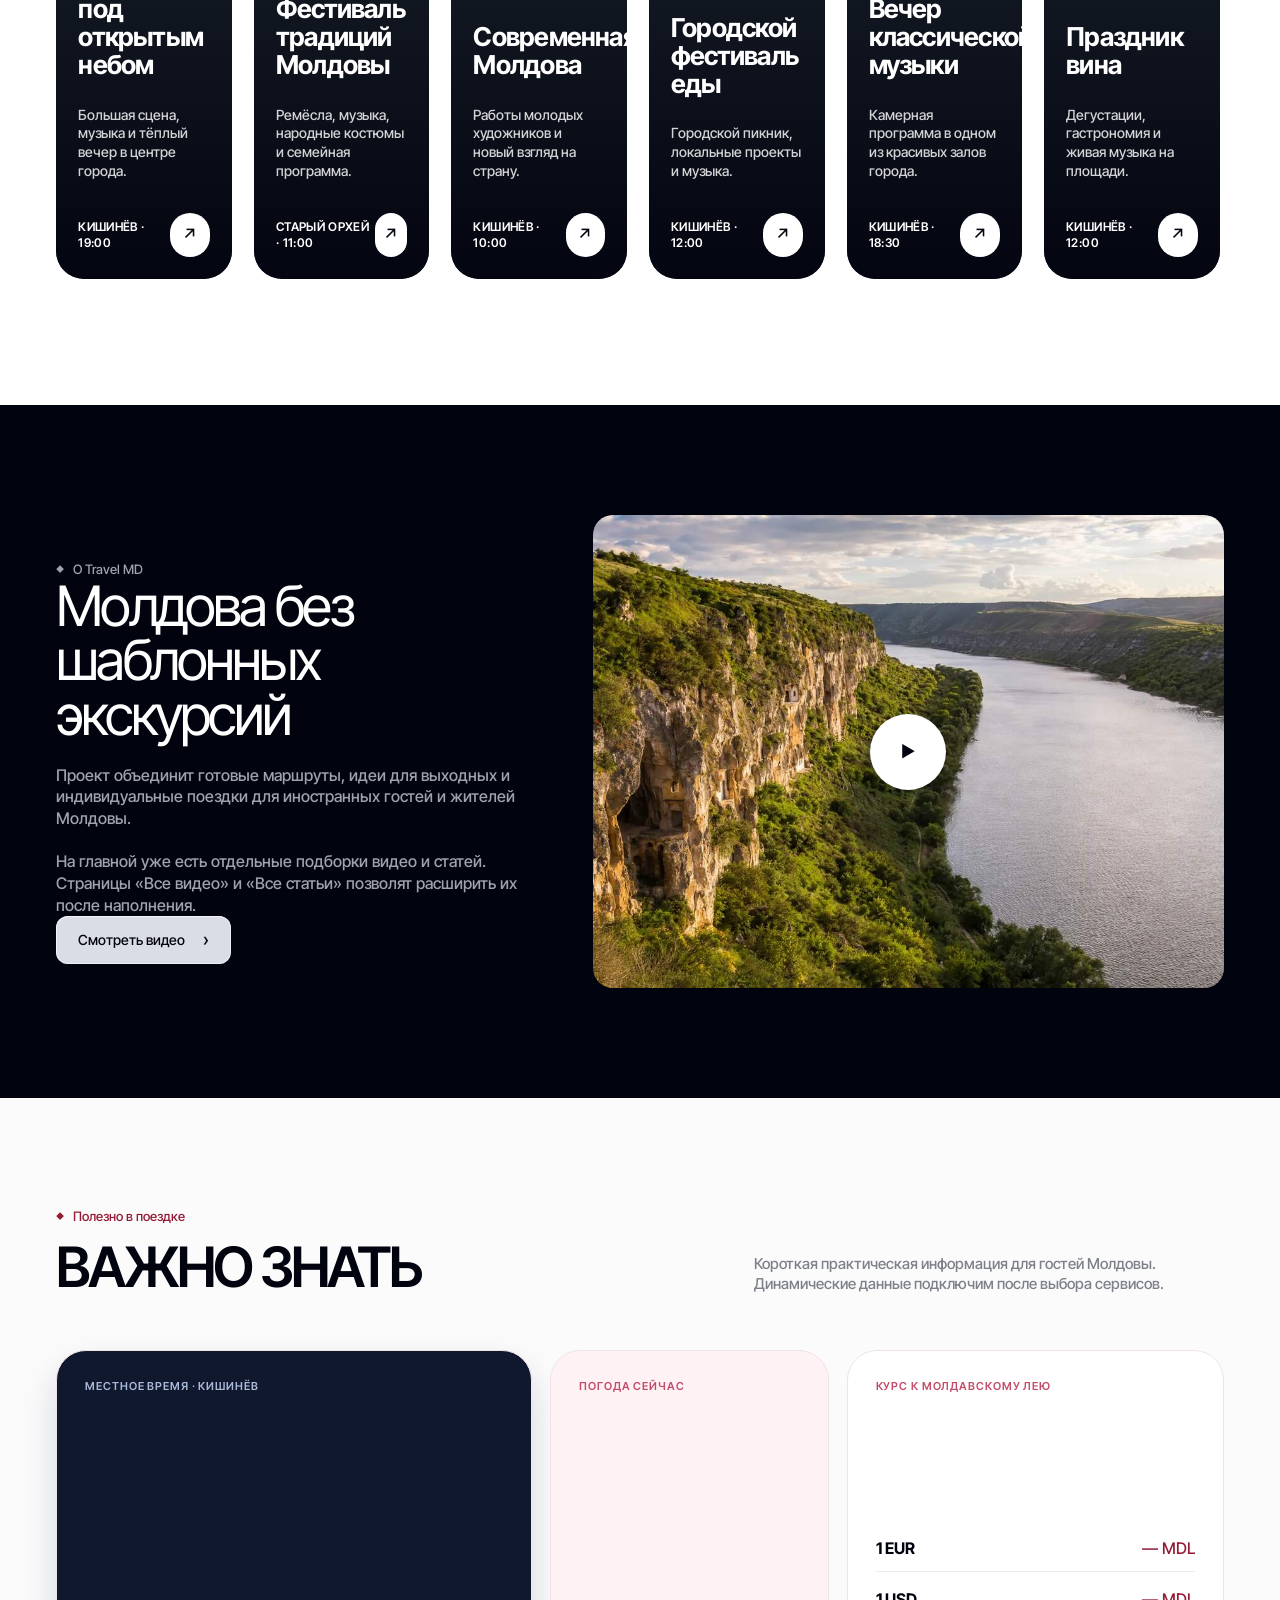
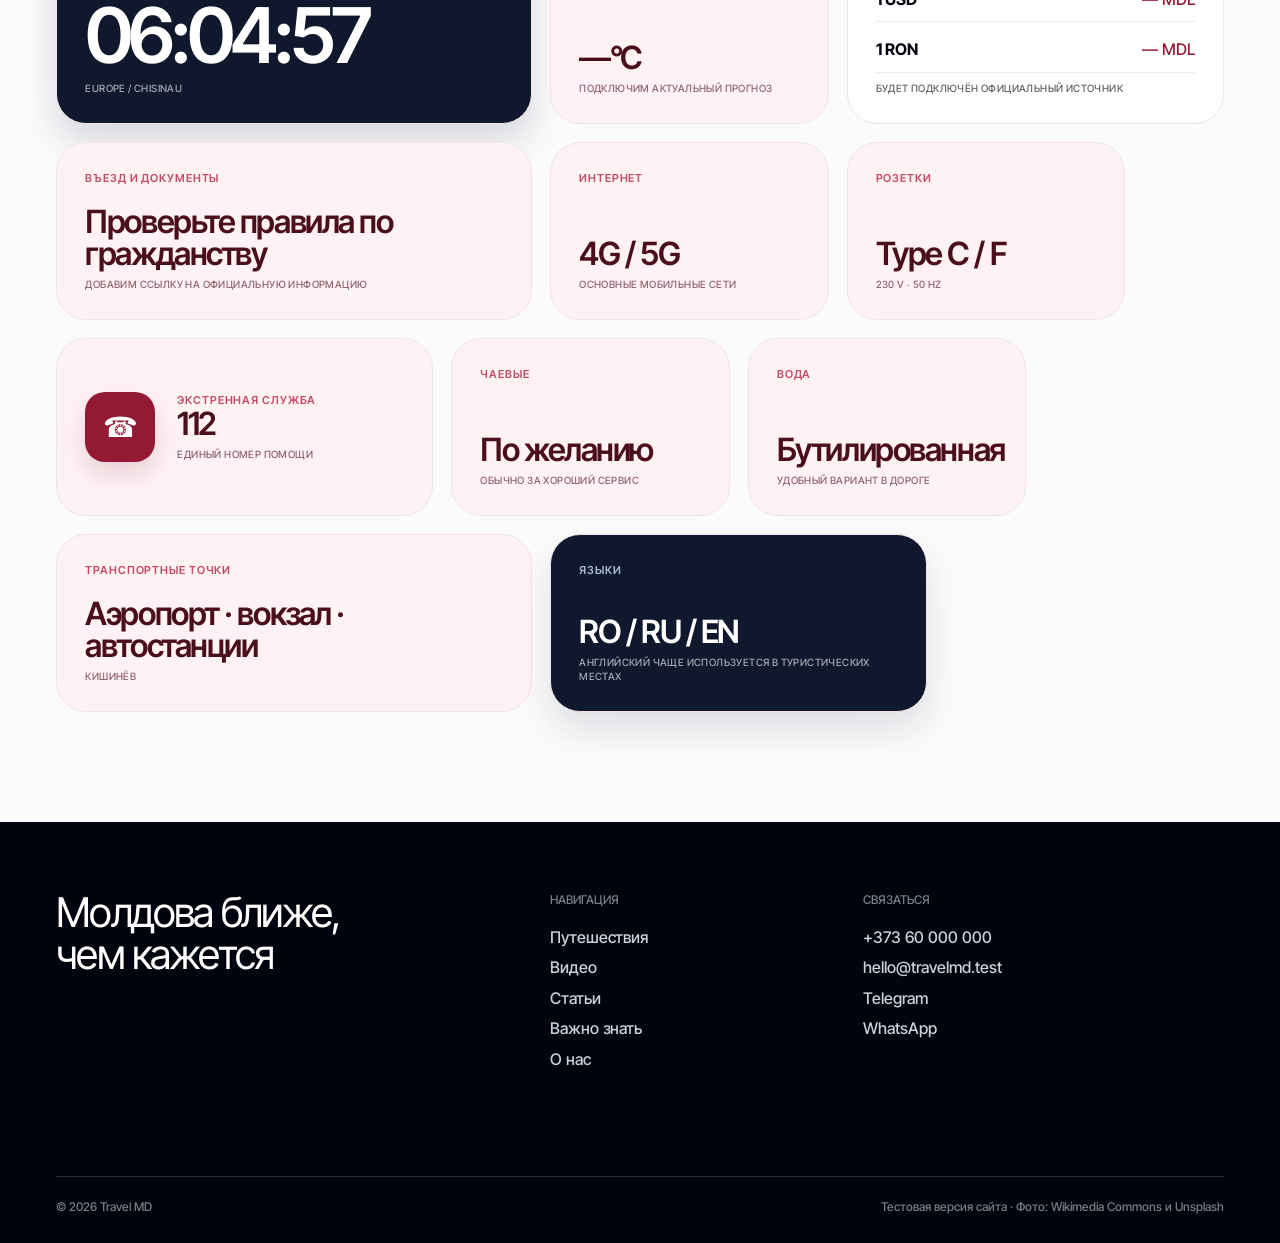
==== commit ea9fd330: "Add Tipova and Soroca tours and update Transnistria pricing" ====
--- a/index.html
+++ b/index.html
@@ -127,7 +127,7 @@
             </div>
           </a>
 
-          <a class="tour-card" href="#contact">
+          <a class="tour-card" href="./tipova.html">
             <img src="https://commons.wikimedia.org/wiki/Special:FilePath/%C8%9Aipova%20Monastery%2008.jpg?width=1800" alt="Цыпова" loading="lazy" />
             <span class="tour-meta">03 / 8</span>
             <div class="tour-copy">
@@ -145,7 +145,7 @@
             </div>
           </a>
 
-          <a class="tour-card" href="#contact">
+          <a class="tour-card" href="./soroca.html">
             <img src="https://images.unsplash.com/photo-1529156069898-49953e39b3ac?auto=format&amp;fit=crop&amp;w=1600&amp;q=84" alt="Гагаузия" loading="lazy" />
             <span class="tour-meta">05 / 8</span>
             <div class="tour-copy">
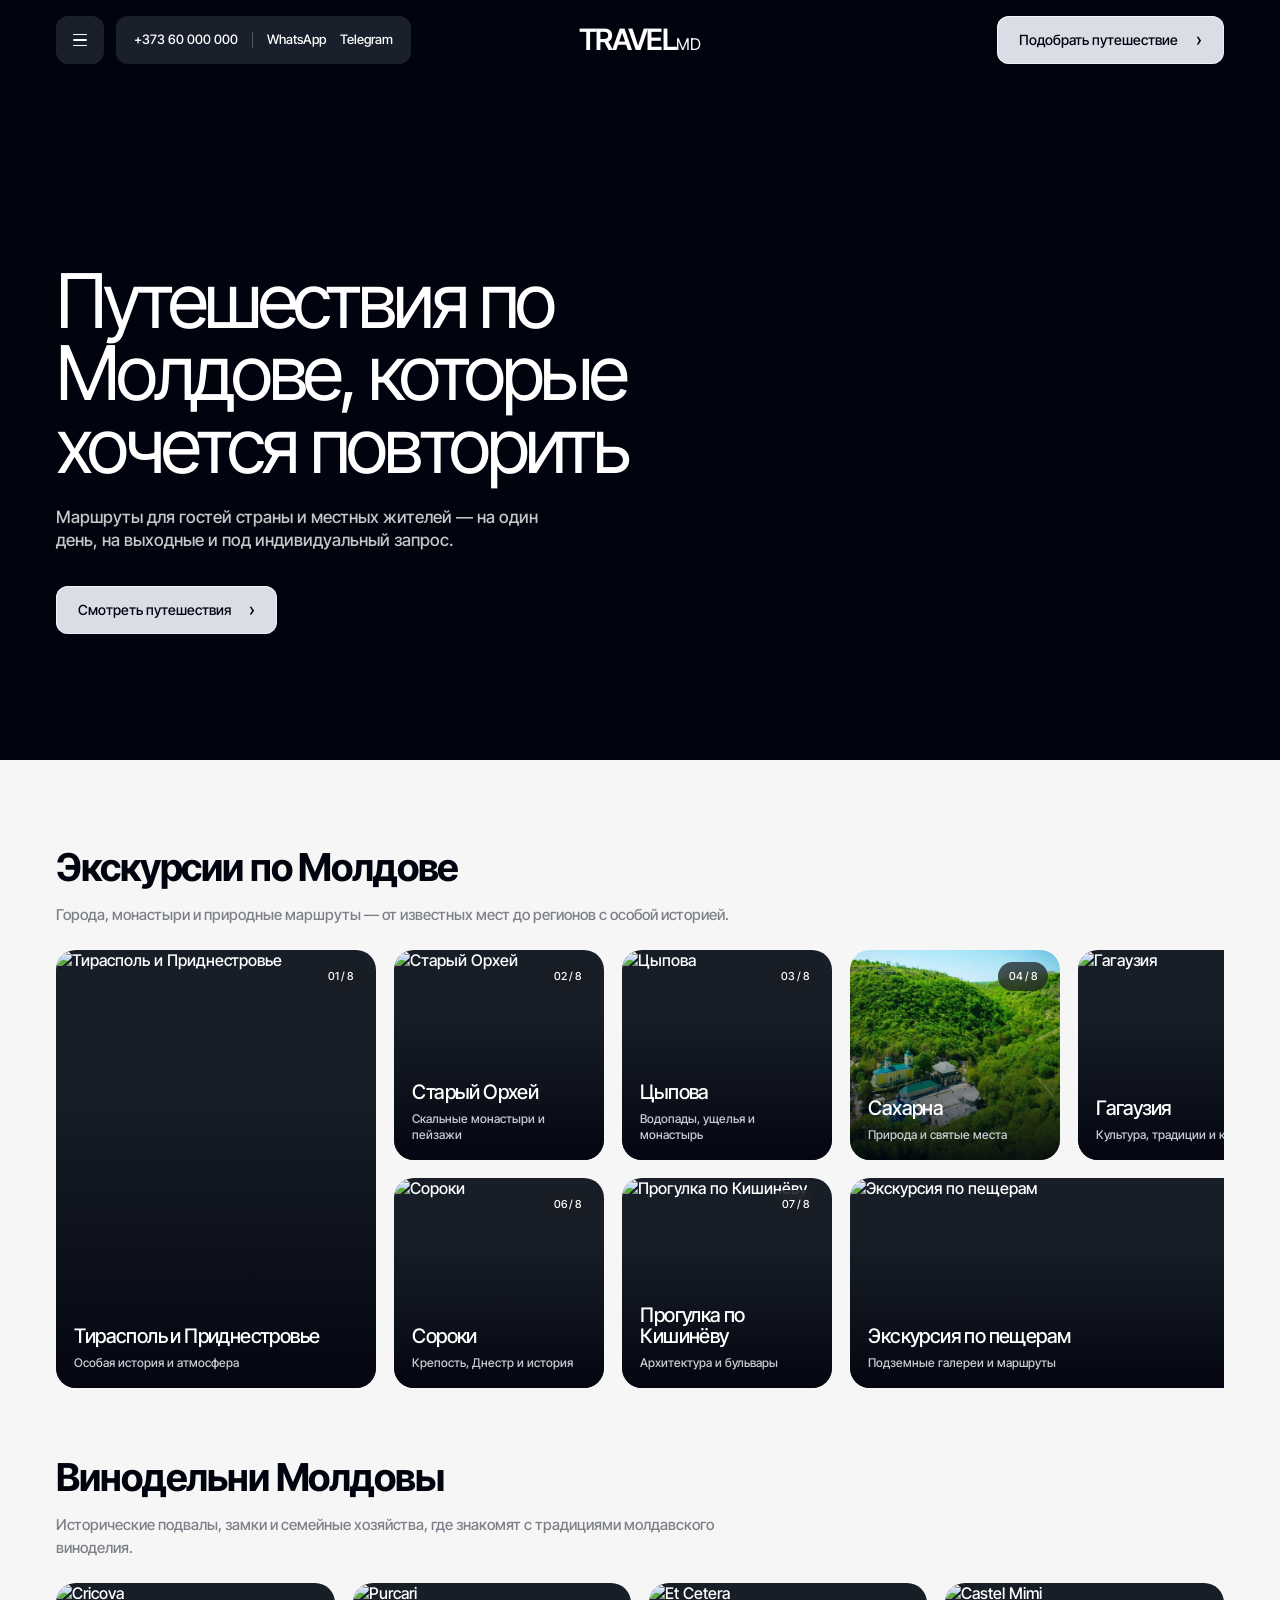
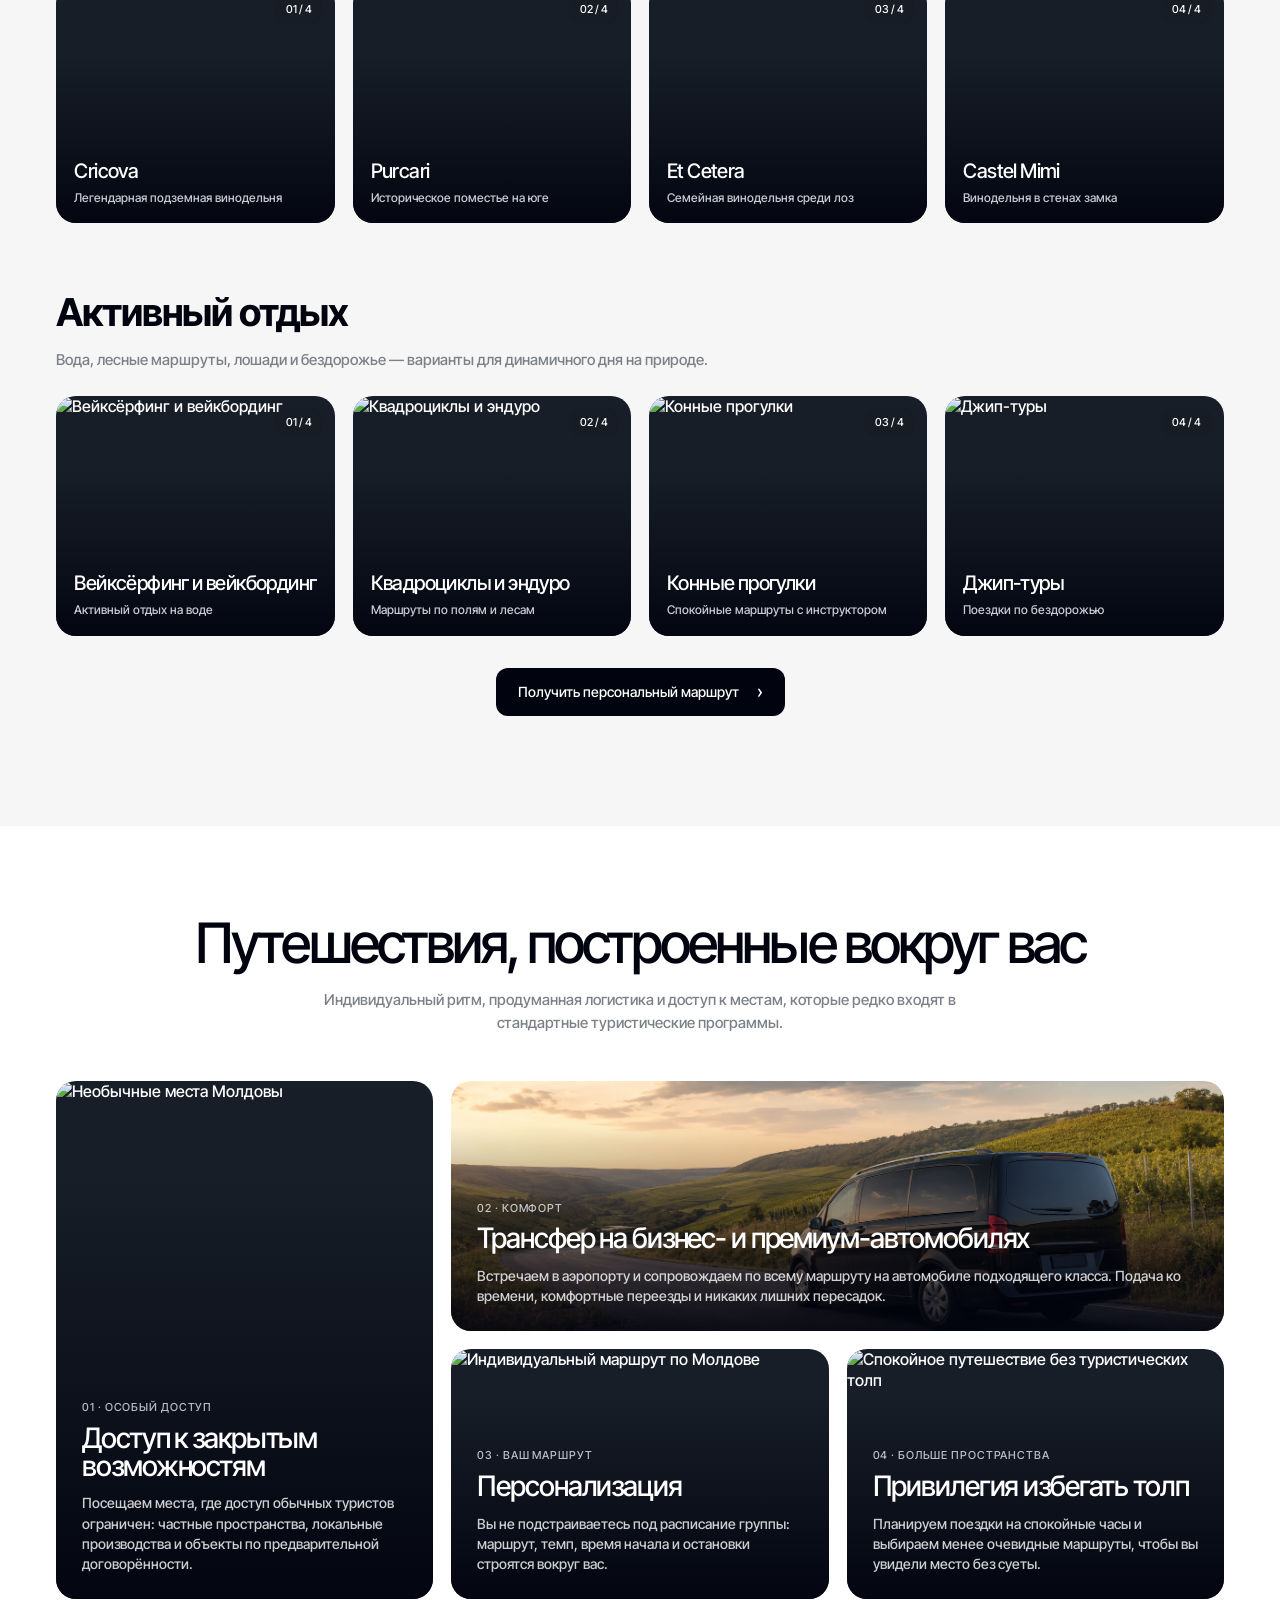
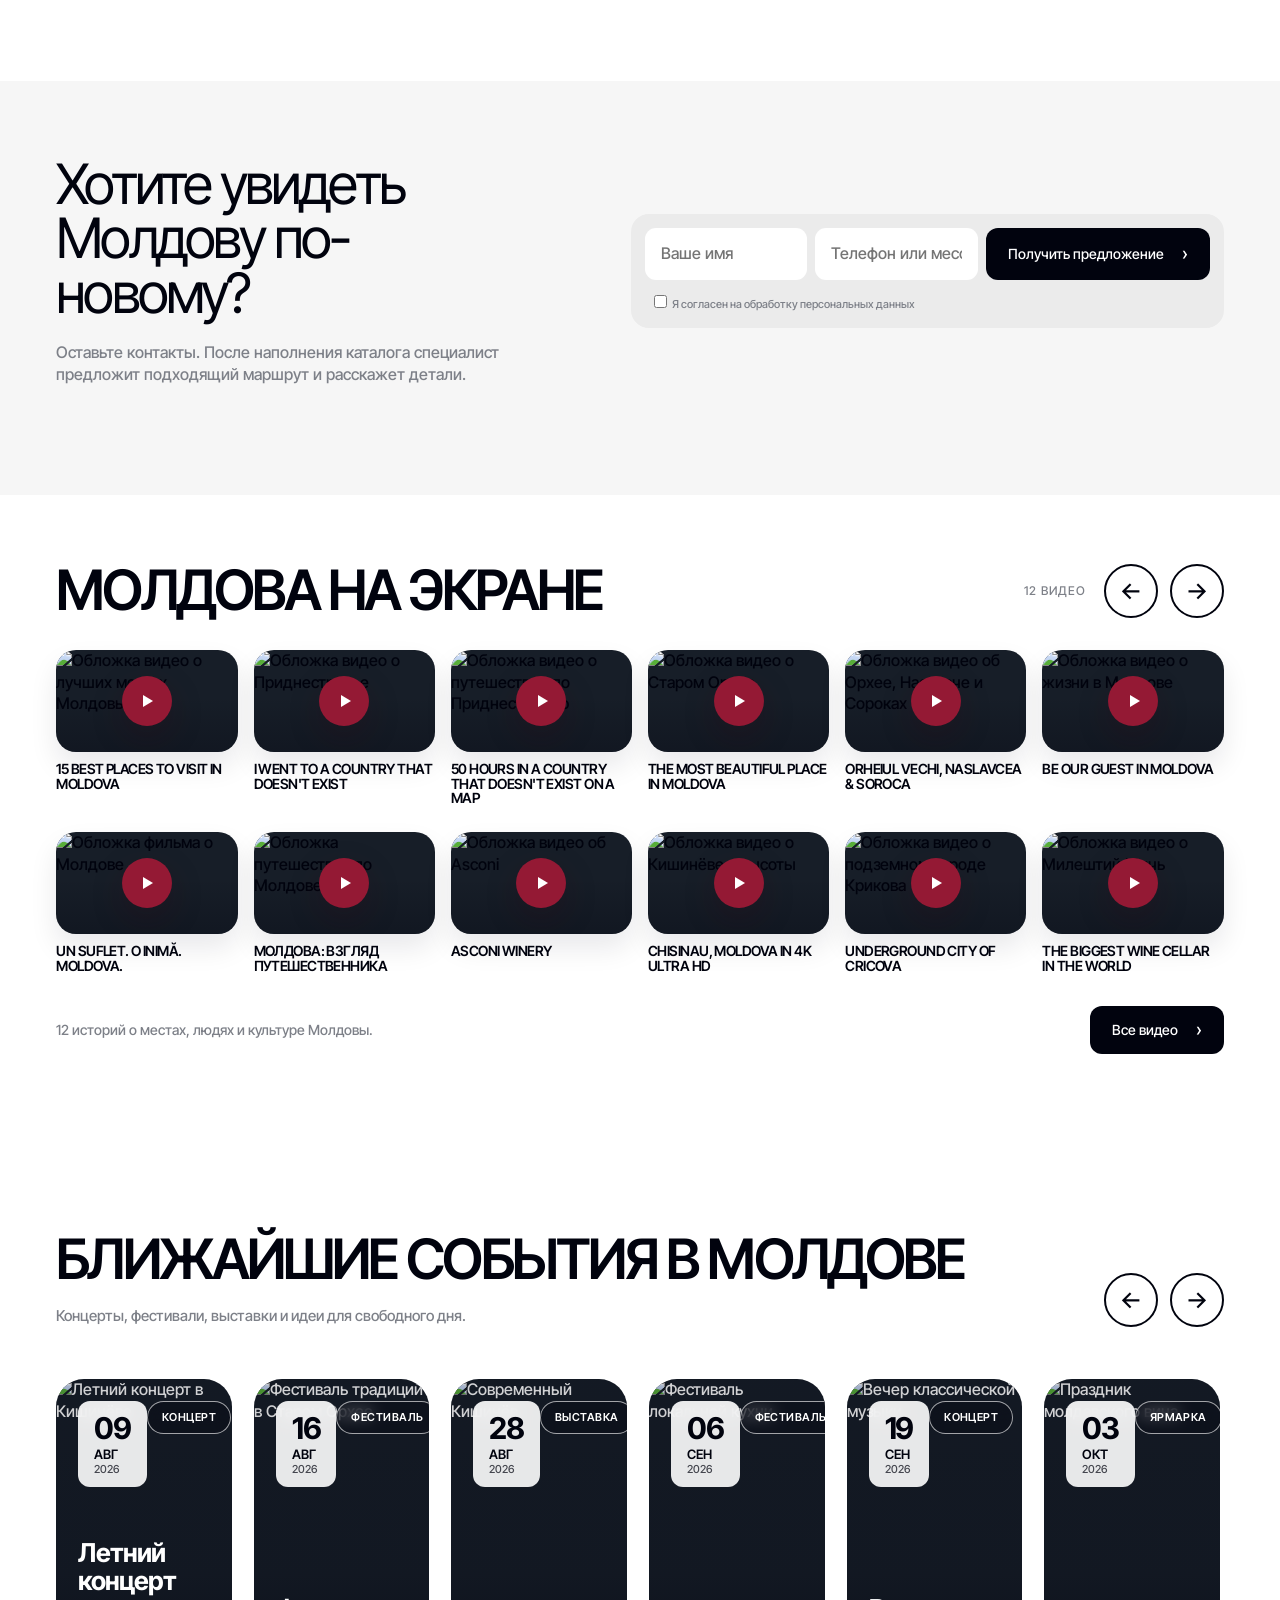
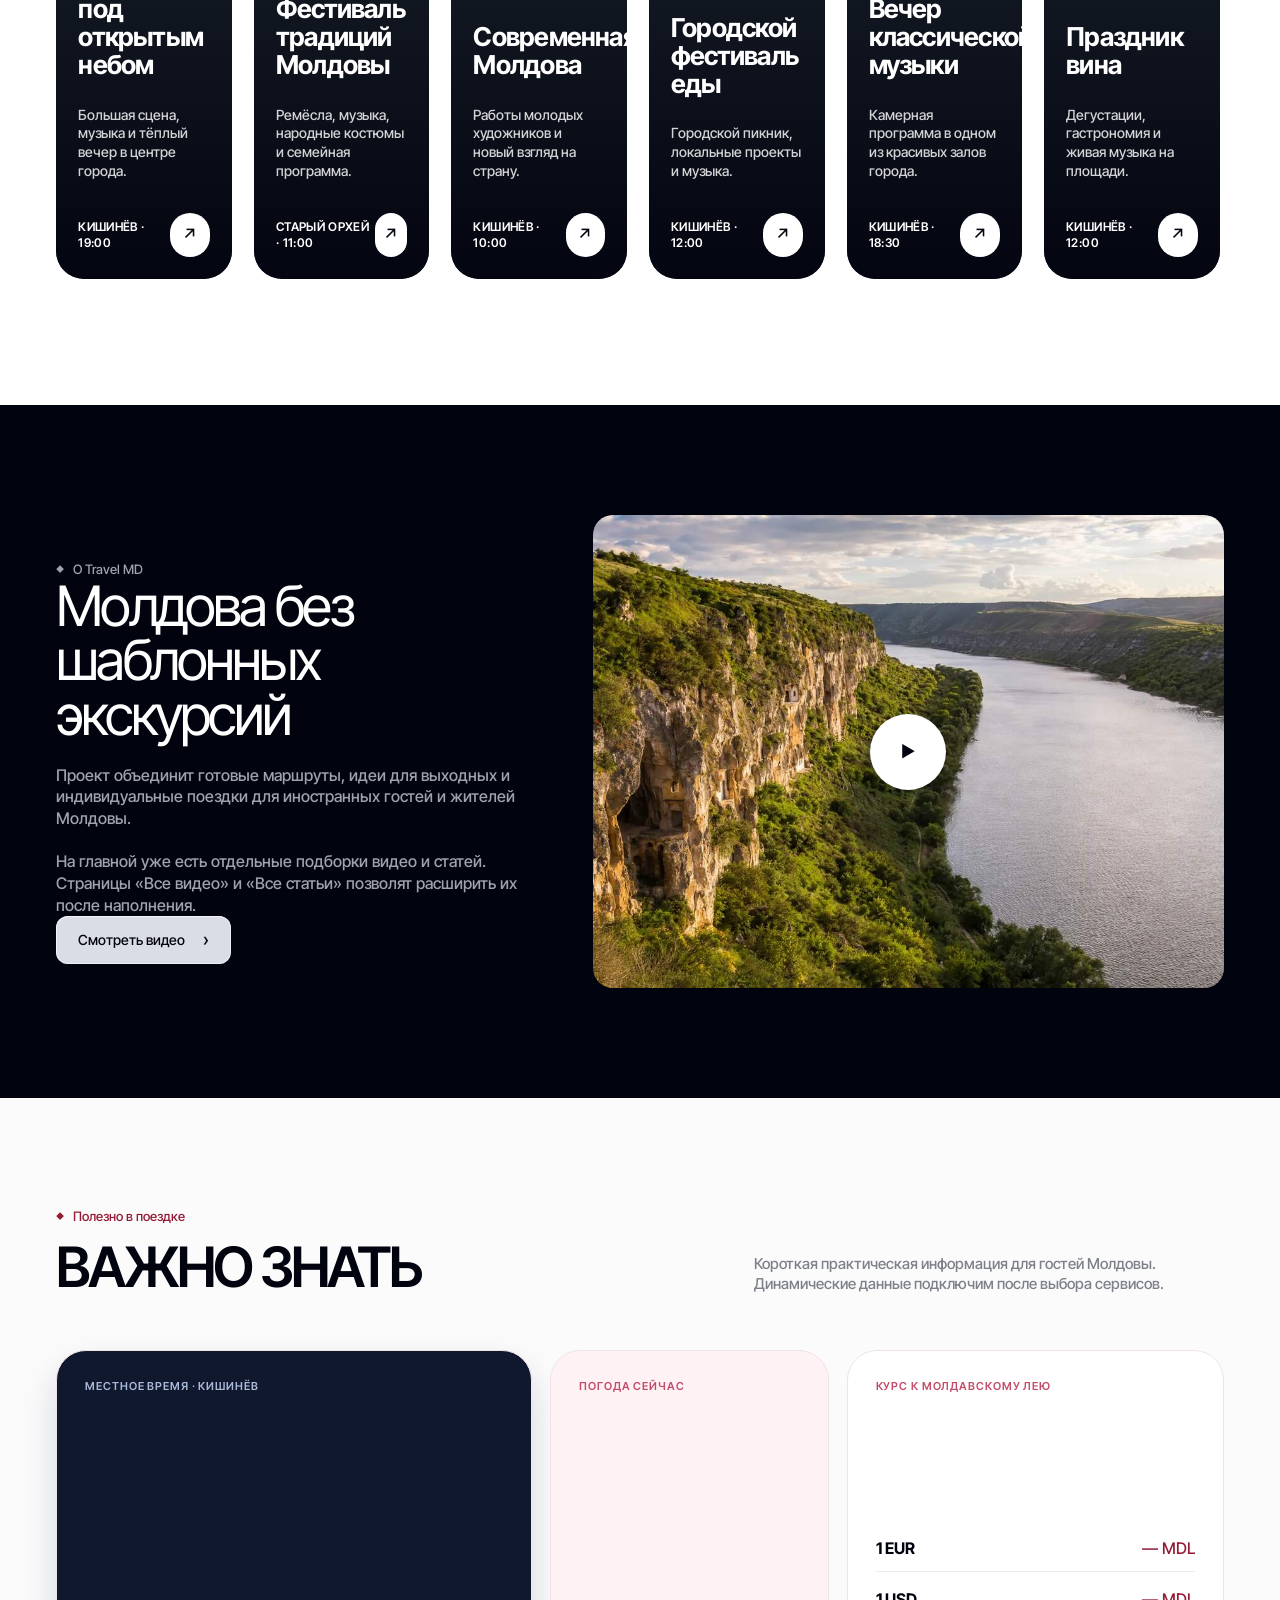
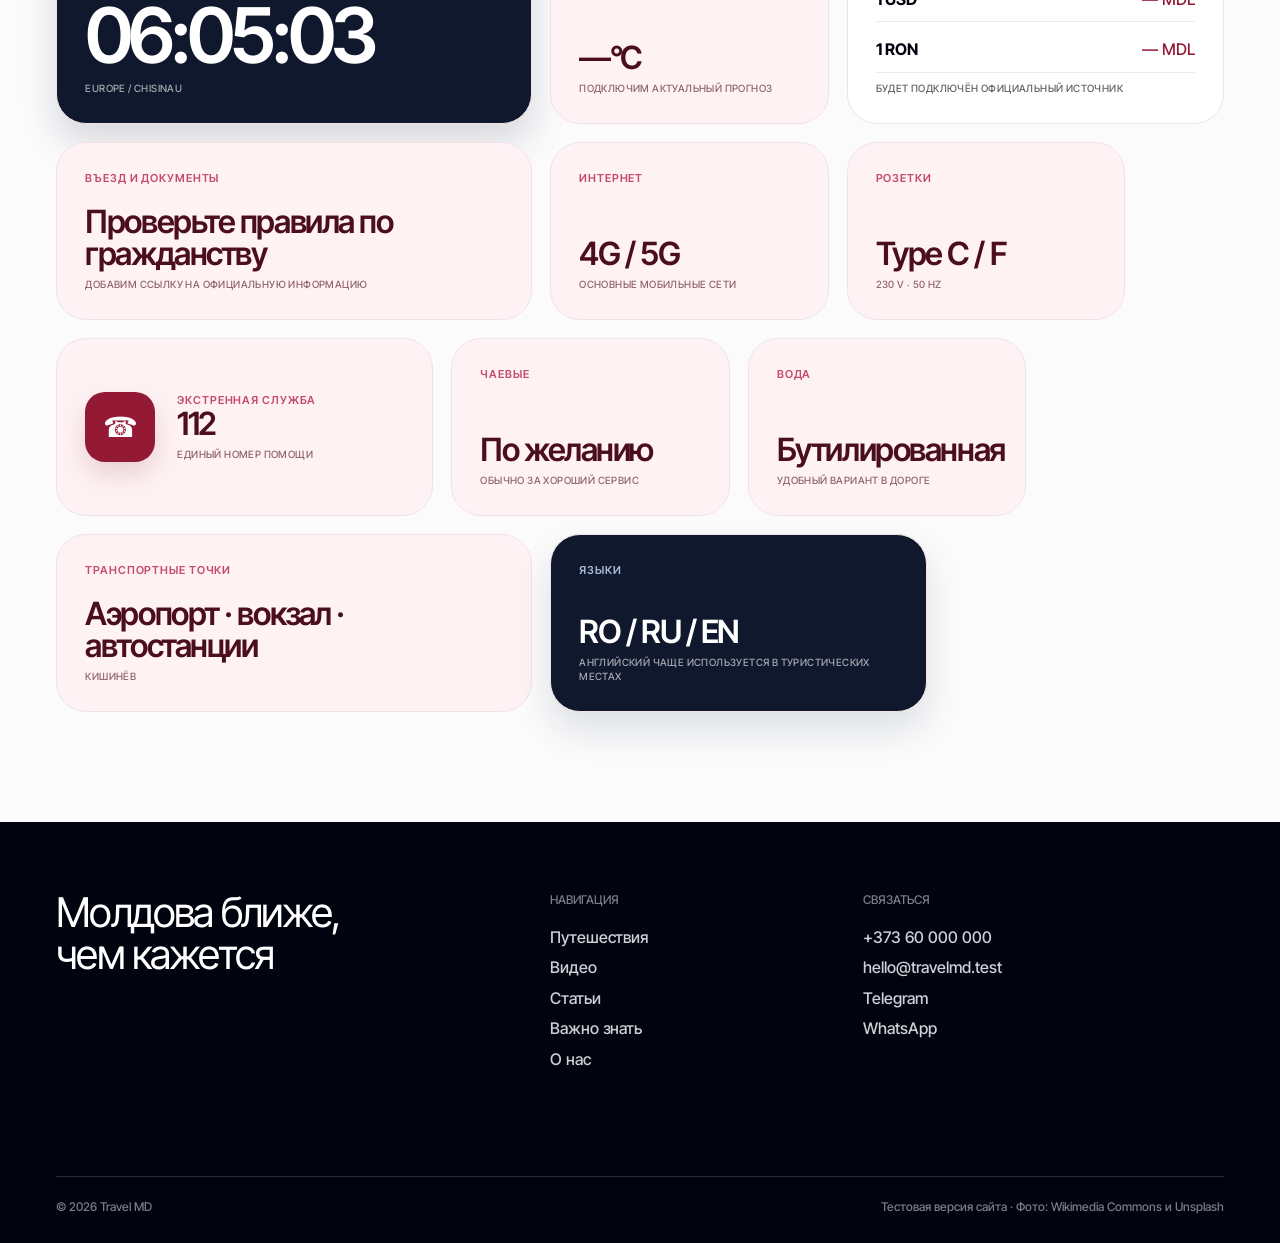
==== commit 5b7711da: "Use Vito image for premium transfer card" ====
--- a/index.html
+++ b/index.html
@@ -314,7 +314,7 @@
 
           <article class="advantage-card advantage-card--transfer">
             <img
-              src="https://images.unsplash.com/photo-1503376780353-7e6692767b70?auto=format&amp;fit=crop&amp;w=1600&amp;q=84"
+              src="./assets/advantages-transfer-vito.png"
               alt="Комфортный индивидуальный трансфер"
               loading="lazy"
             />
